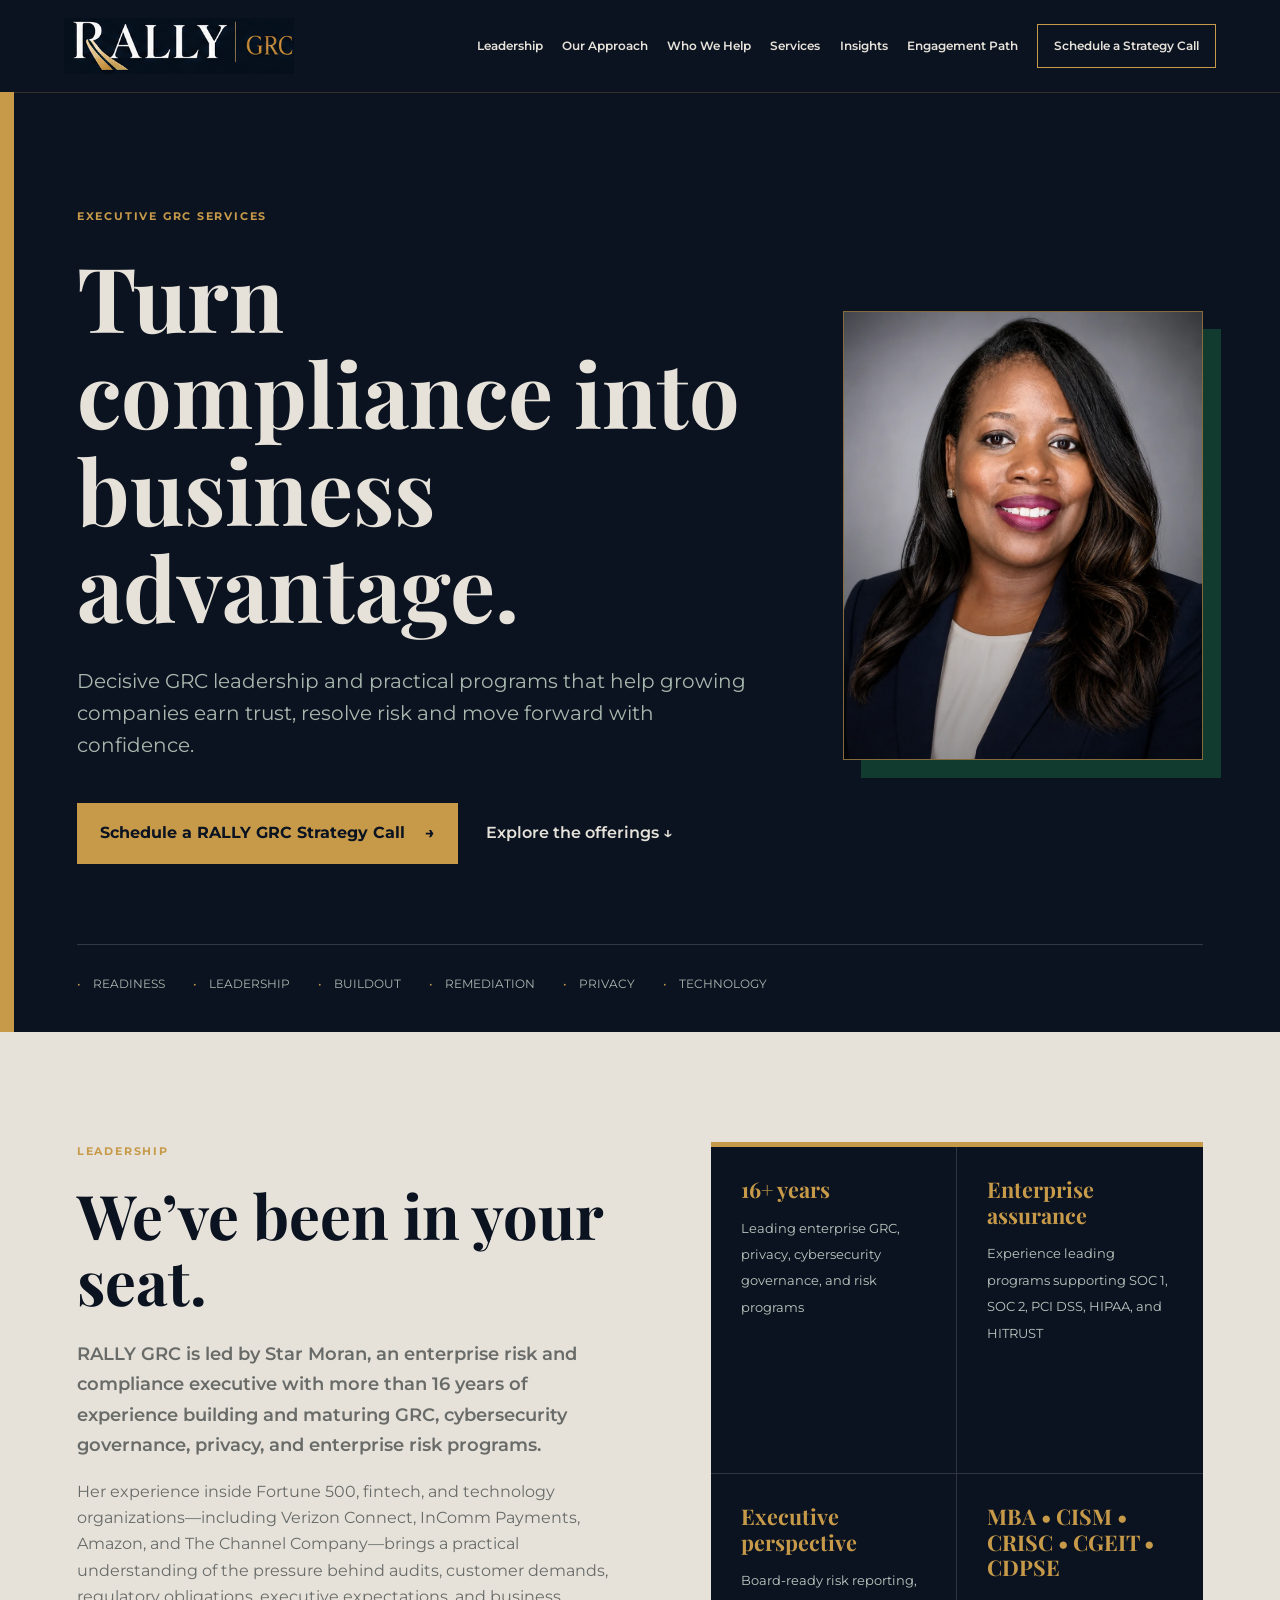
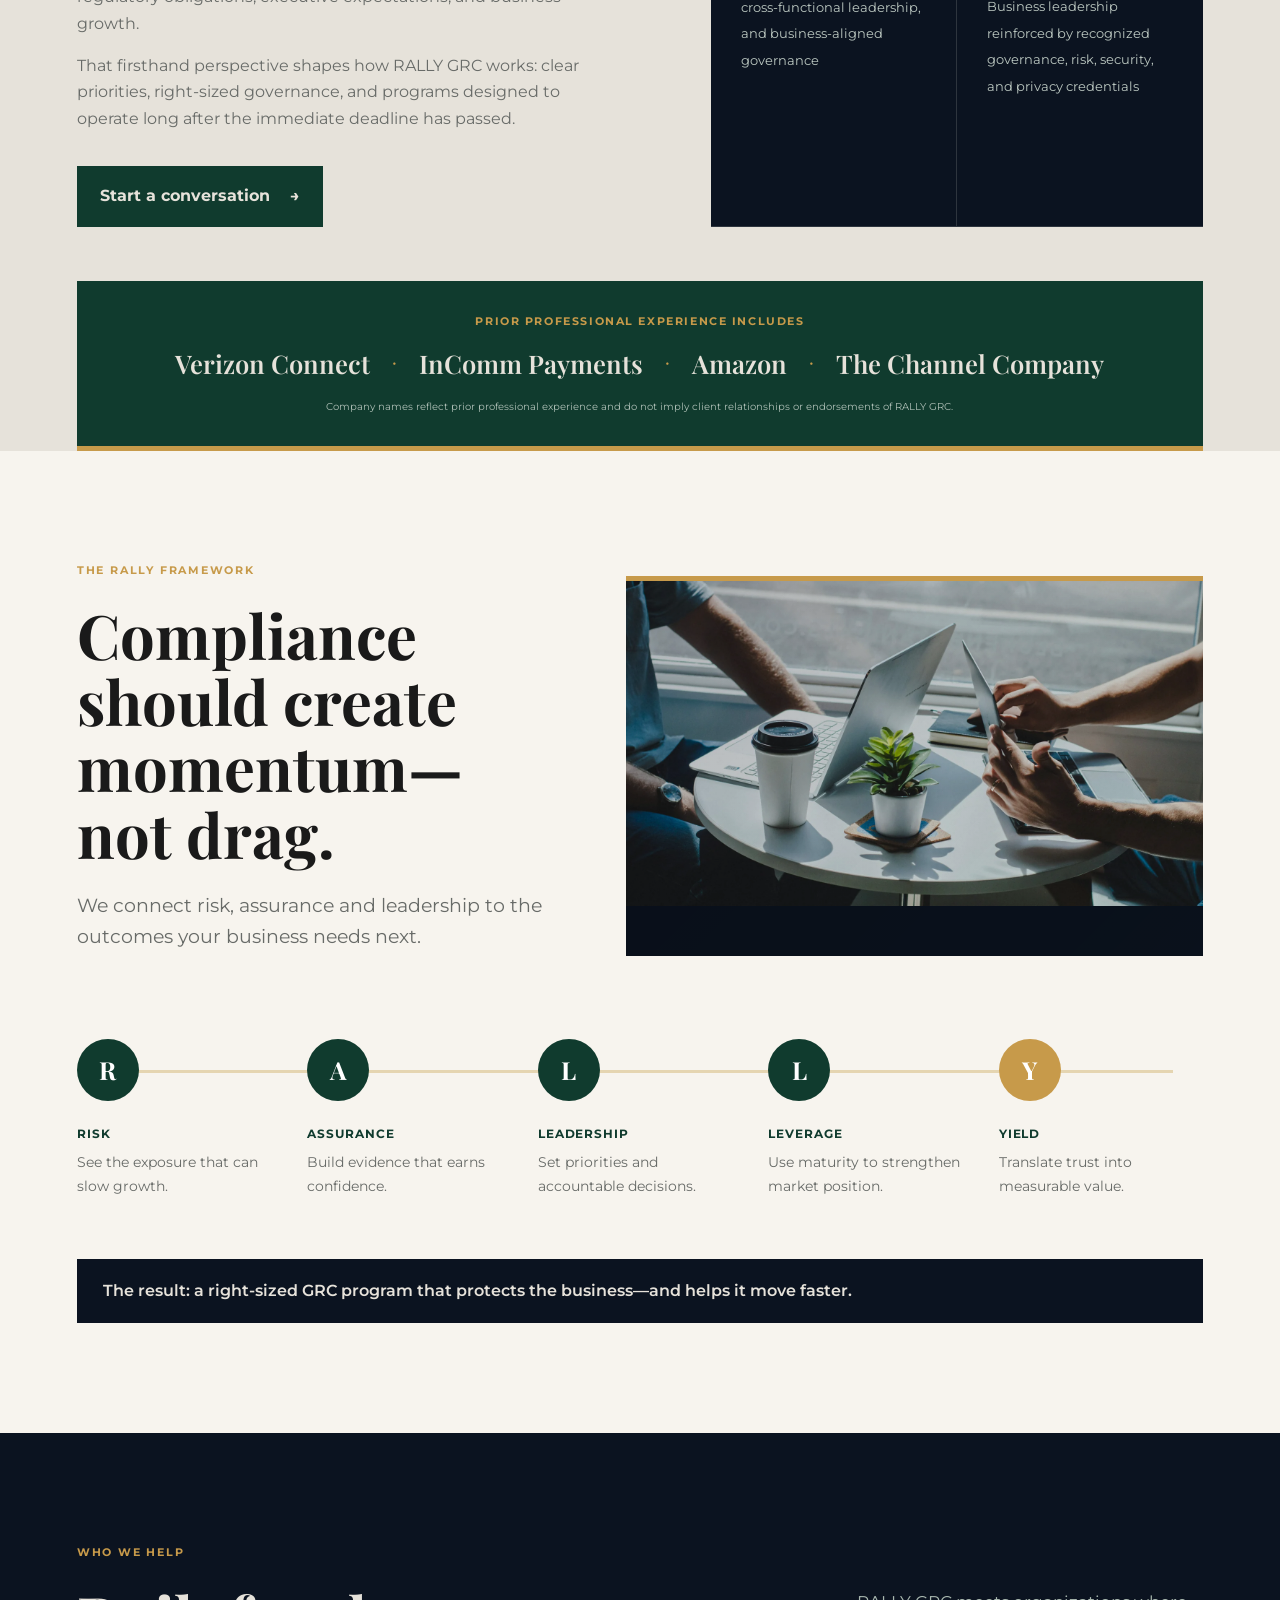
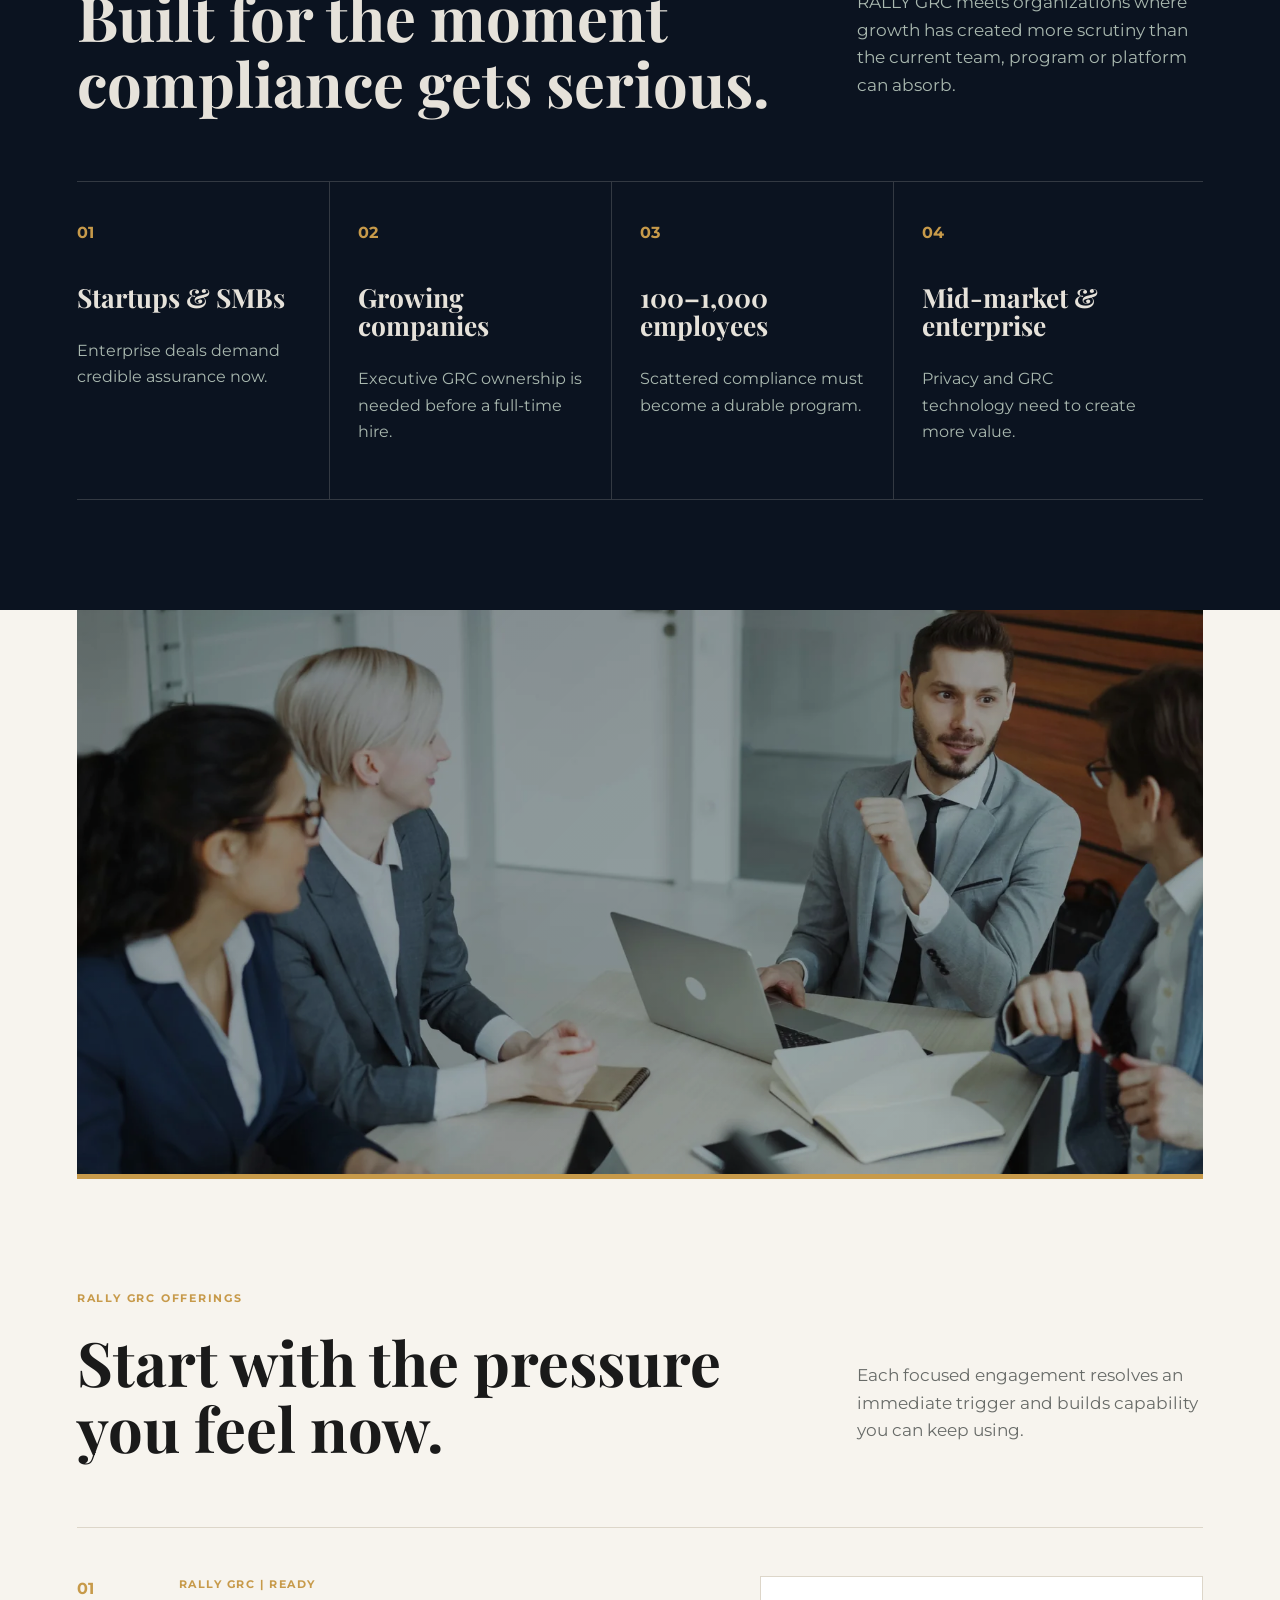
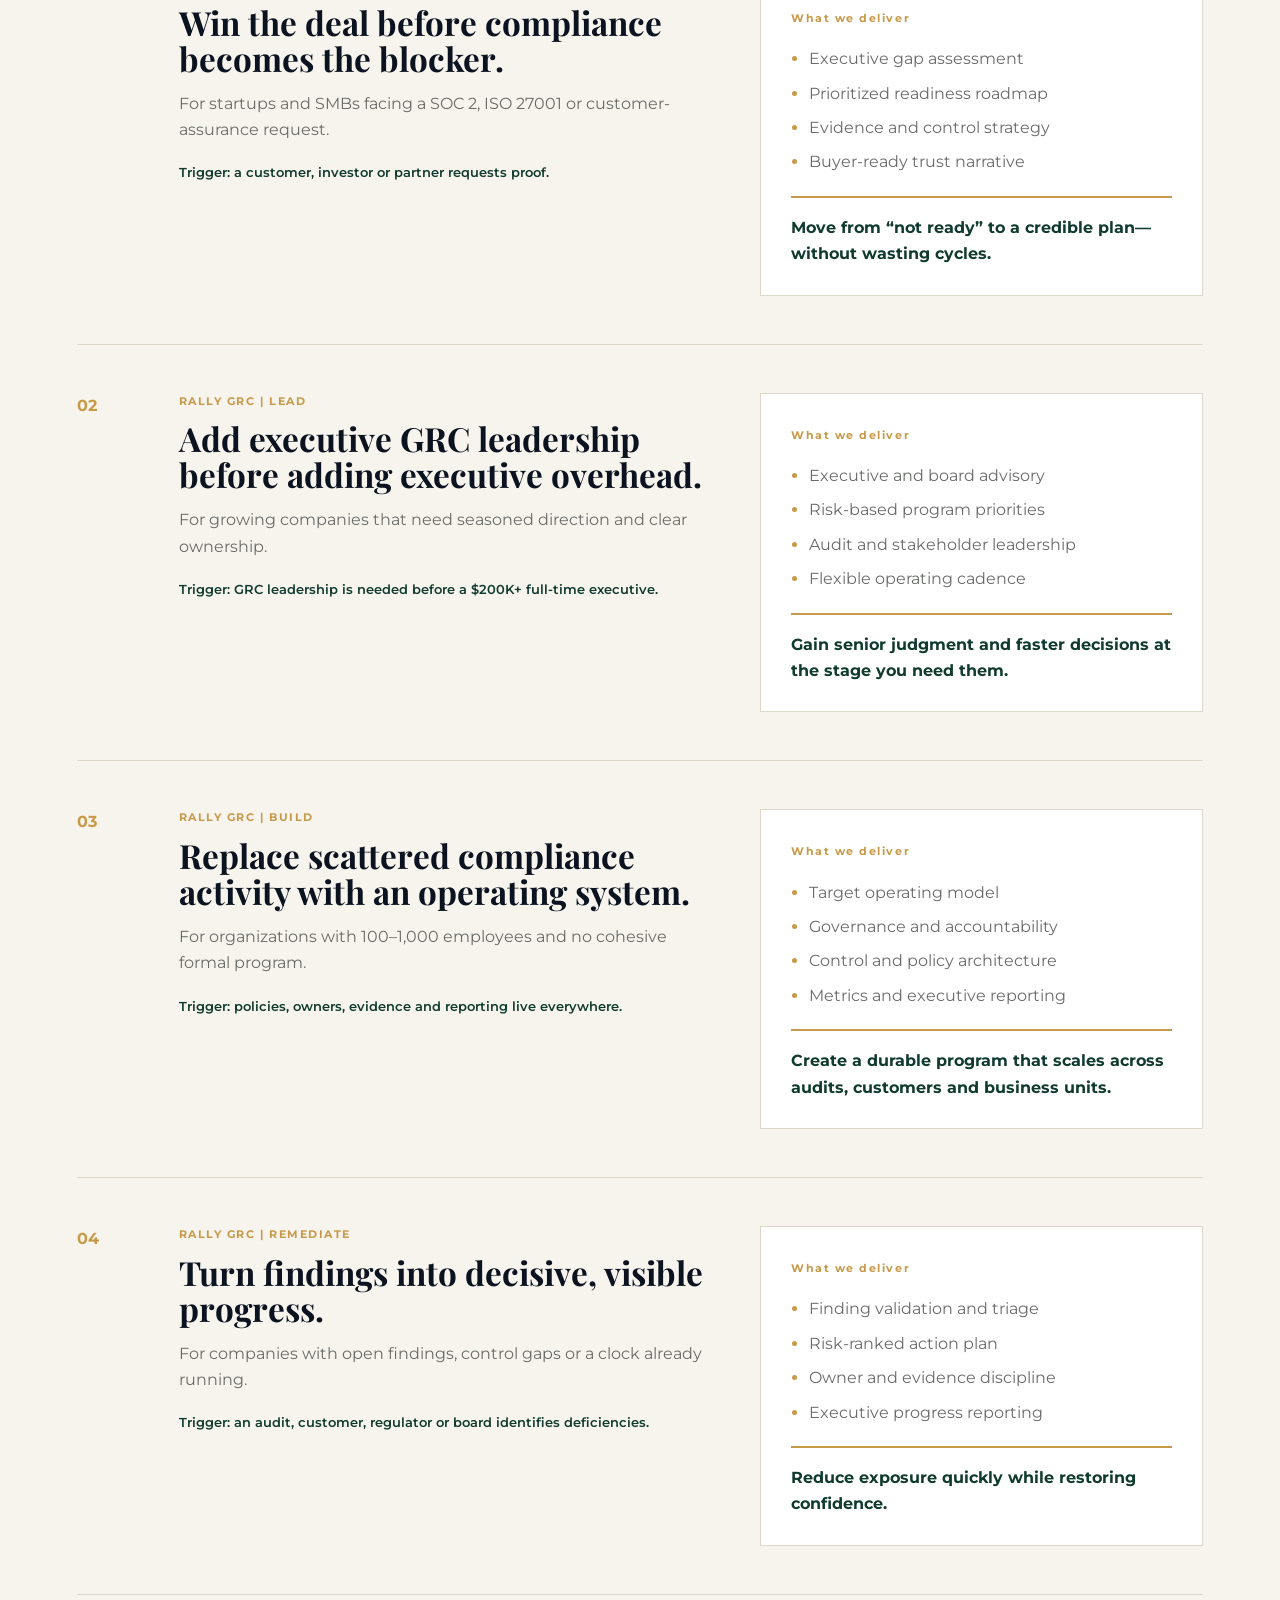
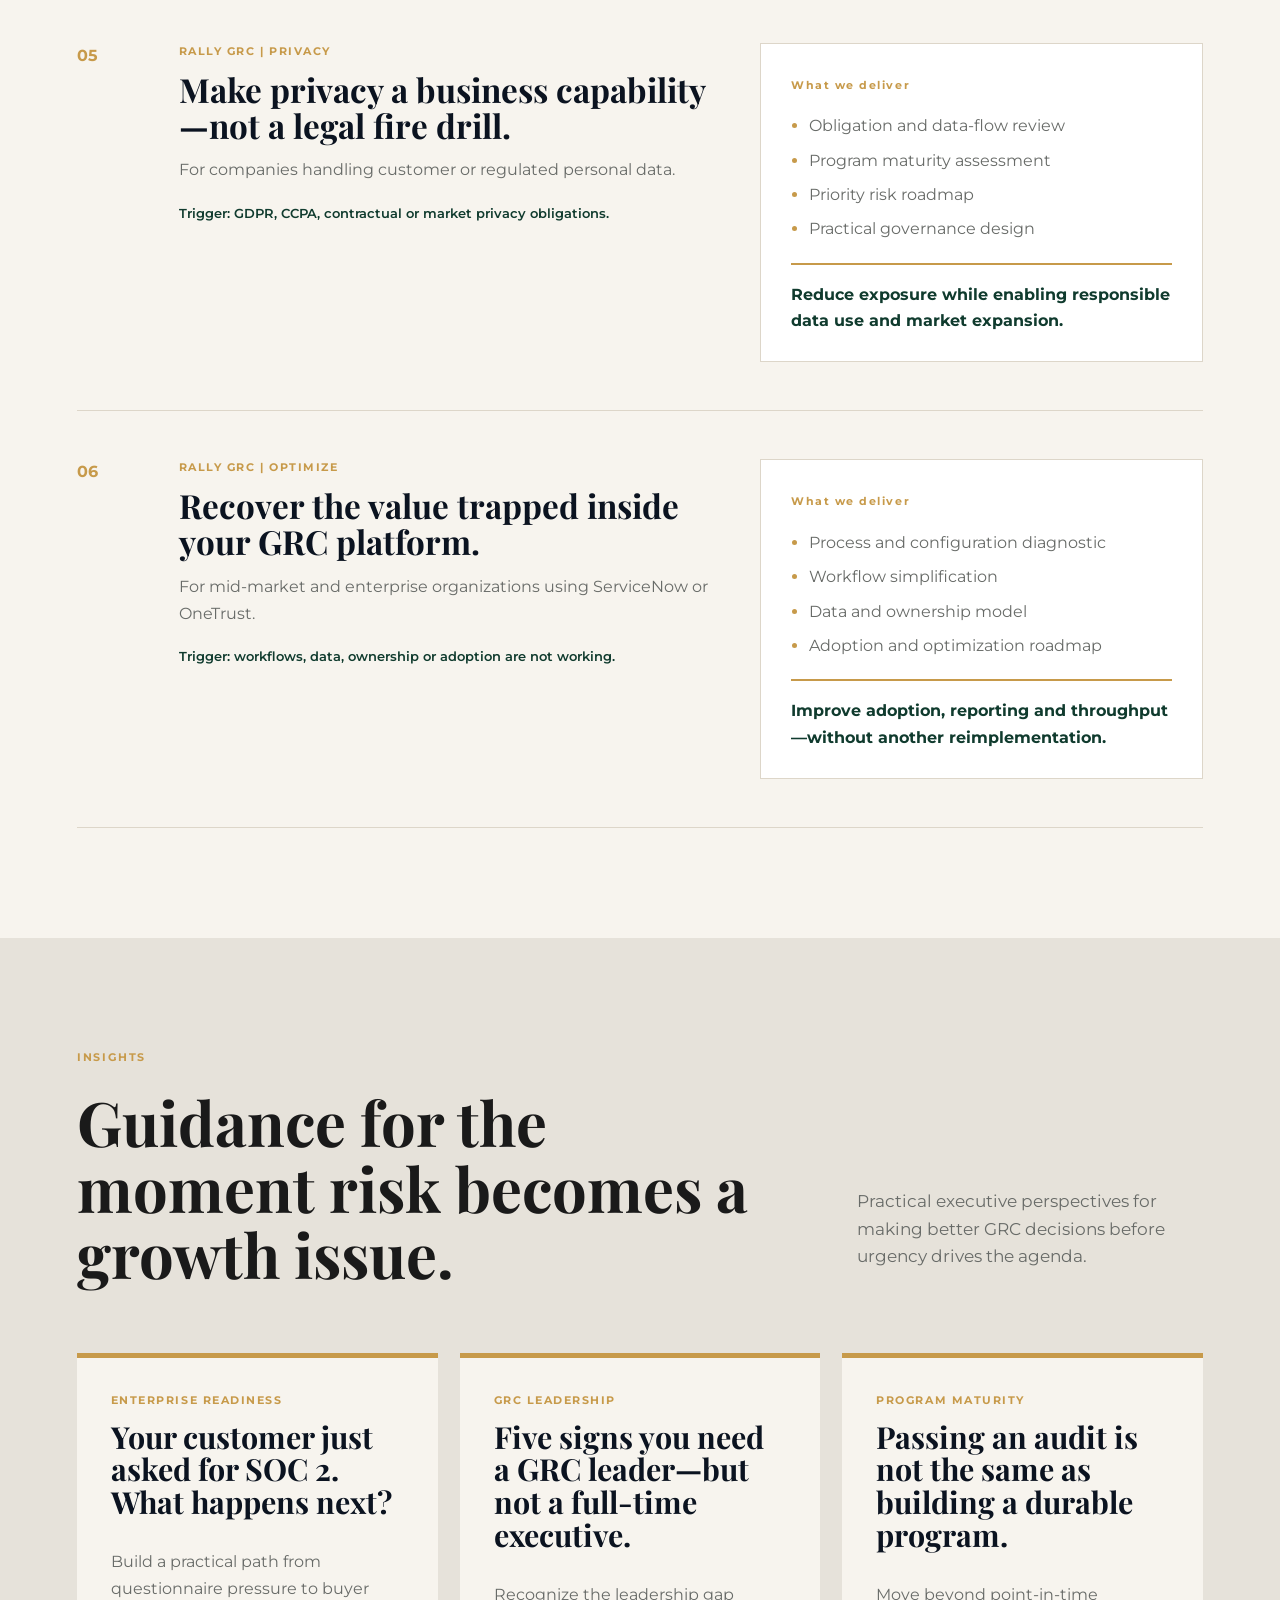
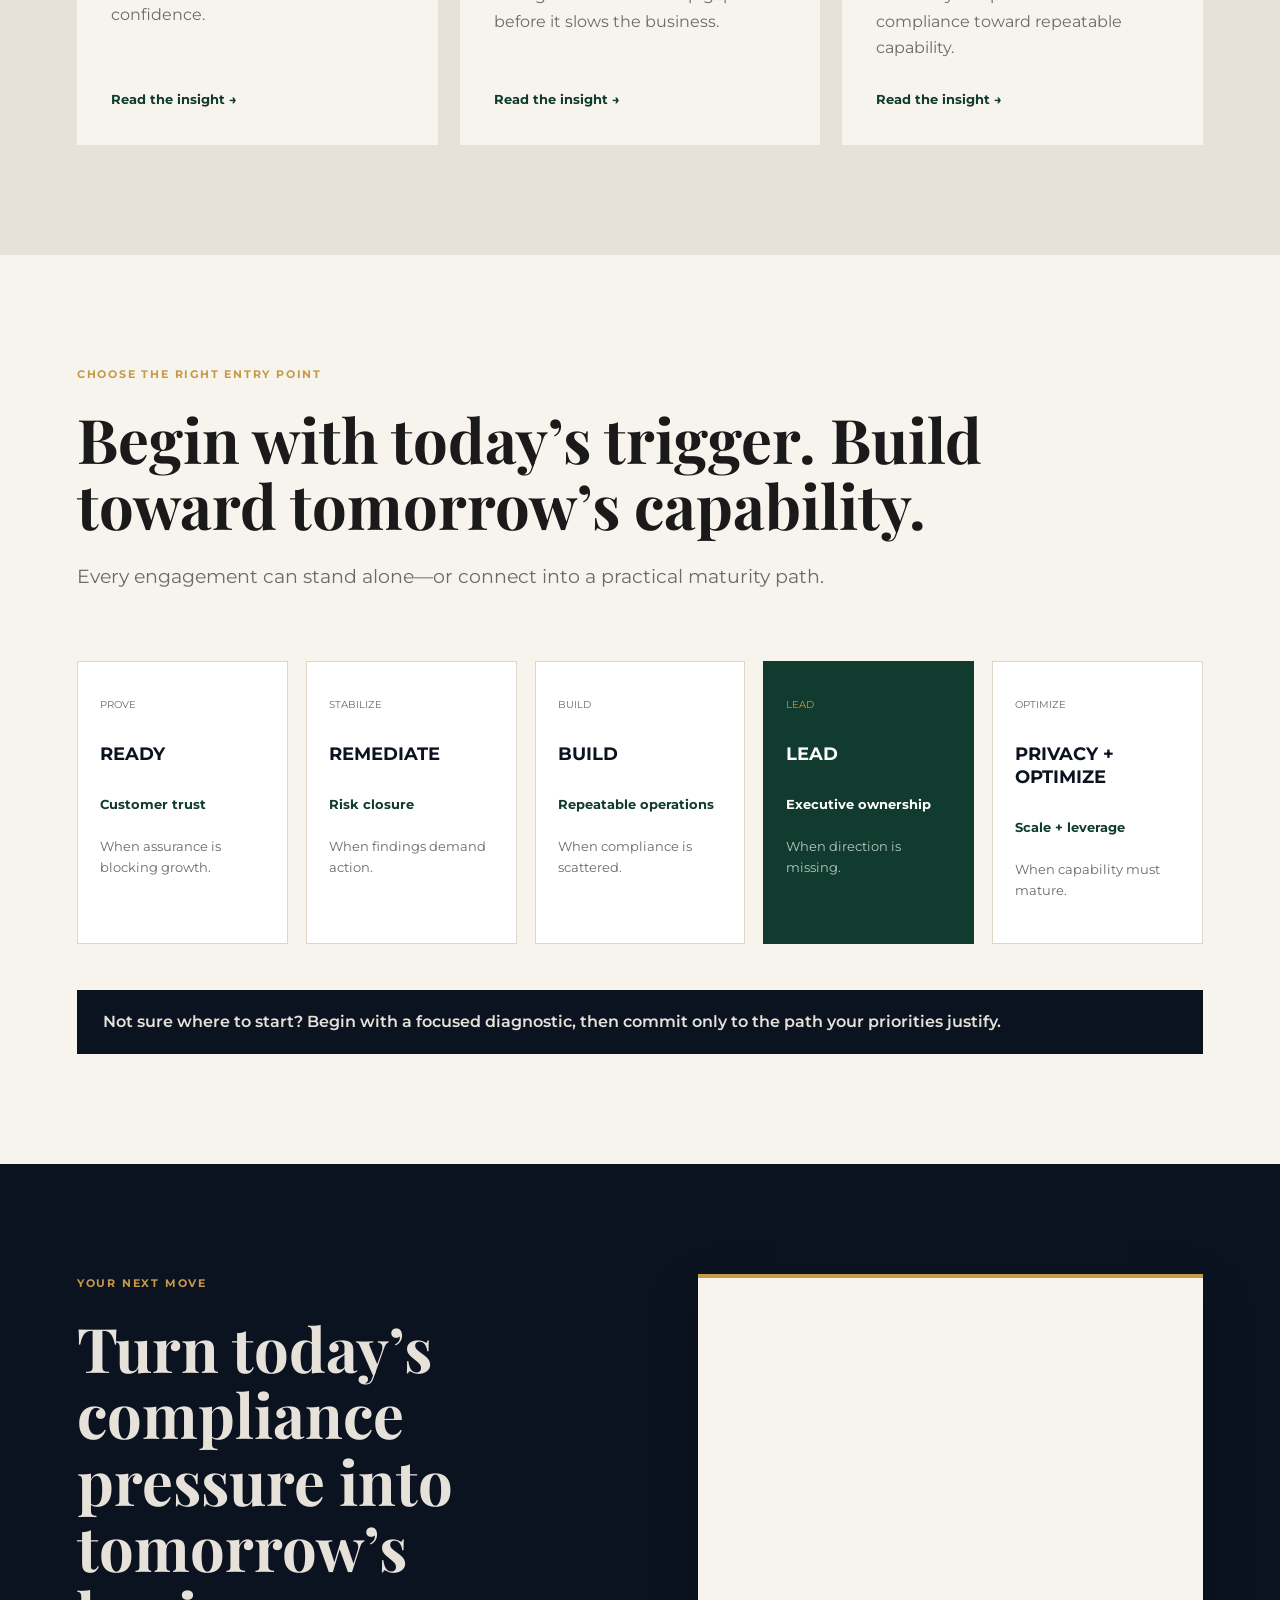
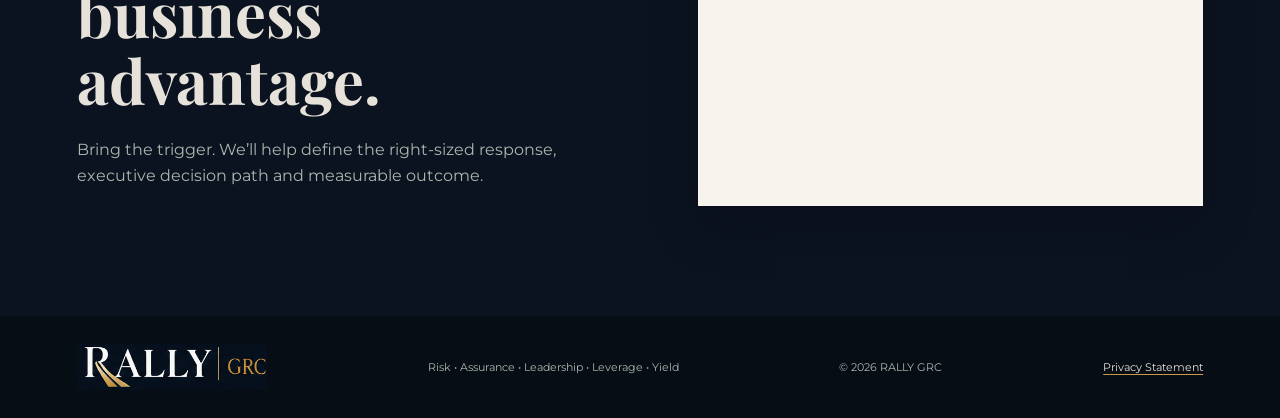
==== rally-grc-website/index.html @ 4e0cccf3 "Add privacy link, 404, robots/sitemap, mobile menu fix Add privacy link, 404, robots/sitemap, mobile" ====
<!doctype html><html lang="en"><head><meta charset="UTF-8"><meta name="viewport" content="width=device-width,initial-scale=1"><meta name="description" content="RALLY GRC turns compliance pressure into business advantage through readiness, fractional leadership, program buildout, remediation, privacy and GRC technology optimization."><title>RALLY GRC | Turning Compliance Into Business Advantage</title><link rel="preconnect" href="https://fonts.googleapis.com"><link rel="preconnect" href="https://fonts.gstatic.com" crossorigin><link href="https://fonts.googleapis.com/css2?family=Montserrat:wght@400;500;600;700&family=Playfair+Display:ital,wght@0,600;0,700;1,600&display=swap" rel="stylesheet"><link rel="stylesheet" href="styles.css"><link rel="stylesheet" href="insights.css"><link rel="stylesheet" href="photography.css"><link rel="stylesheet" href="honeybook.css"><link rel="stylesheet" href="navigation.css"></head><body>
<header class="site-header" id="home"><a href="#home" class="brand" aria-label="RALLY GRC home"><img src="assets/rally-grc-logo-dark.png" alt="RALLY GRC"></a><button class="menu-button" aria-expanded="false" aria-controls="nav">Menu</button><nav id="nav"><a href="#leadership">Leadership</a><a href="#framework">Our Approach</a><a href="#who">Who We Help</a><a href="#services">Services</a><a href="#insights">Insights</a><a href="#path">Engagement Path</a><a class="nav-cta" href="#consultation">Schedule a Strategy Call</a></nav></header>
<main><section class="hero section-dark"><div class="hero-copy reveal"><p class="eyebrow">EXECUTIVE GRC SERVICES</p><h1>Turn compliance into business advantage.</h1><p class="hero-lede">Decisive GRC leadership and practical programs that help growing companies earn trust, resolve risk and move forward with confidence.</p><div class="hero-actions"><a class="button button-gold" href="#consultation">Schedule a RALLY GRC Strategy Call <span>→</span></a><a class="text-link" href="#services">Explore the offerings <span>↓</span></a></div></div><figure class="photo-frame hero-portrait reveal"><img src="assets/photos/founder-headshot.webp" width="900" height="1125" alt="RALLY GRC founder and executive GRC advisor" fetchpriority="high"></figure><div class="hero-foot reveal"><span>Readiness</span><span>Leadership</span><span>Buildout</span><span>Remediation</span><span>Privacy</span><span>Technology</span></div></section>
<section class="leadership" id="leadership"><div class="leadership-story reveal"><p class="eyebrow">LEADERSHIP</p><h2>We’ve been in your seat.</h2><p class="leadership-lede">RALLY GRC is led by Star Moran, an enterprise risk and compliance executive with more than 16 years of experience building and maturing GRC, cybersecurity governance, privacy, and enterprise risk programs.</p><p>Her experience inside Fortune 500, fintech, and technology organizations—including Verizon Connect, InComm Payments, Amazon, and The Channel Company—brings a practical understanding of the pressure behind audits, customer demands, regulatory obligations, executive expectations, and business growth.</p><p>That firsthand perspective shapes how RALLY GRC works: clear priorities, right-sized governance, and programs designed to operate long after the immediate deadline has passed.</p><a class="button leadership-cta" href="#consultation">Start a conversation <span>→</span></a></div><div class="leadership-proof reveal"><article><strong>16+ years</strong><span>Leading enterprise GRC, privacy, cybersecurity governance, and risk programs</span></article><article><strong>Enterprise assurance</strong><span>Experience leading programs supporting SOC 1, SOC 2, PCI DSS, HIPAA, and HITRUST</span></article><article><strong>Executive perspective</strong><span>Board-ready risk reporting, cross-functional leadership, and business-aligned governance</span></article><article><strong>MBA • CISM • CRISC • CGEIT • CDPSE</strong><span>Business leadership reinforced by recognized governance, risk, security, and privacy credentials</span></article></div><div class="experience-band"><span>Prior professional experience includes</span><div><strong>Verizon Connect</strong><i>•</i><strong>InComm Payments</strong><i>•</i><strong>Amazon</strong><i>•</i><strong>The Channel Company</strong></div><small>Company names reflect prior professional experience and do not imply client relationships or endorsements of RALLY GRC.</small></div></section>
<section class="framework" id="framework"><div class="advisory-feature"><div class="section-intro reveal"><p class="eyebrow">THE RALLY FRAMEWORK</p><h2>Compliance should create momentum—not drag.</h2><p>We connect risk, assurance and leadership to the outcomes your business needs next.</p></div><figure class="photo-frame reveal"><img src="assets/photos/advisory-conversation.webp" width="1600" height="900" alt="Professionals discussing strategy with laptops during an advisory session" loading="lazy"></figure></div><div class="framework-path"><article><b>R</b><h3>Risk</h3><p>See the exposure that can slow growth.</p></article><article><b>A</b><h3>Assurance</h3><p>Build evidence that earns confidence.</p></article><article><b>L</b><h3>Leadership</h3><p>Set priorities and accountable decisions.</p></article><article><b>L</b><h3>Leverage</h3><p>Use maturity to strengthen market position.</p></article><article><b>Y</b><h3>Yield</h3><p>Translate trust into measurable value.</p></article></div><p class="framework-result">The result: a right-sized GRC program that protects the business—and helps it move faster.</p></section>
<section class="who section-dark" id="who"><div class="section-heading light"><div><p class="eyebrow">WHO WE HELP</p><h2>Built for the moment compliance gets serious.</h2></div><p>RALLY GRC meets organizations where growth has created more scrutiny than the current team, program or platform can absorb.</p></div><div class="audience-grid"><article><span>01</span><h3>Startups & SMBs</h3><p>Enterprise deals demand credible assurance now.</p></article><article><span>02</span><h3>Growing companies</h3><p>Executive GRC ownership is needed before a full-time hire.</p></article><article><span>03</span><h3>100–1,000 employees</h3><p>Scattered compliance must become a durable program.</p></article><article><span>04</span><h3>Mid-market & enterprise</h3><p>Privacy and GRC technology need to create more value.</p></article></div></section><figure class="photo-frame homepage-photo reveal"><img src="assets/photos/board-meeting.webp" width="1600" height="800" alt="Executives discussing business priorities in a boardroom" loading="lazy"></figure>
<section class="services" id="services"><div class="section-heading"><div><p class="eyebrow">RALLY GRC OFFERINGS</p><h2>Start with the pressure you feel now.</h2></div><p>Each focused engagement resolves an immediate trigger and builds capability you can keep using.</p></div><div class="service-list">
<article class="service reveal"><span class="service-num">01</span><div class="service-copy"><p class="service-label">RALLY GRC | READY</p><h3>Win the deal before compliance becomes the blocker.</h3><p>For startups and SMBs facing a SOC 2, ISO 27001 or customer-assurance request.</p><em>Trigger: a customer, investor or partner requests proof.</em></div><div class="service-delivery"><span>What we deliver</span><ul><li>Executive gap assessment</li><li>Prioritized readiness roadmap</li><li>Evidence and control strategy</li><li>Buyer-ready trust narrative</li></ul><strong>Move from “not ready” to a credible plan—without wasting cycles.</strong></div></article>
<article class="service reveal"><span class="service-num">02</span><div class="service-copy"><p class="service-label">RALLY GRC | LEAD</p><h3>Add executive GRC leadership before adding executive overhead.</h3><p>For growing companies that need seasoned direction and clear ownership.</p><em>Trigger: GRC leadership is needed before a $200K+ full-time executive.</em></div><div class="service-delivery"><span>What we deliver</span><ul><li>Executive and board advisory</li><li>Risk-based program priorities</li><li>Audit and stakeholder leadership</li><li>Flexible operating cadence</li></ul><strong>Gain senior judgment and faster decisions at the stage you need them.</strong></div></article>
<article class="service reveal"><span class="service-num">03</span><div class="service-copy"><p class="service-label">RALLY GRC | BUILD</p><h3>Replace scattered compliance activity with an operating system.</h3><p>For organizations with 100–1,000 employees and no cohesive formal program.</p><em>Trigger: policies, owners, evidence and reporting live everywhere.</em></div><div class="service-delivery"><span>What we deliver</span><ul><li>Target operating model</li><li>Governance and accountability</li><li>Control and policy architecture</li><li>Metrics and executive reporting</li></ul><strong>Create a durable program that scales across audits, customers and business units.</strong></div></article>
<article class="service reveal"><span class="service-num">04</span><div class="service-copy"><p class="service-label">RALLY GRC | REMEDIATE</p><h3>Turn findings into decisive, visible progress.</h3><p>For companies with open findings, control gaps or a clock already running.</p><em>Trigger: an audit, customer, regulator or board identifies deficiencies.</em></div><div class="service-delivery"><span>What we deliver</span><ul><li>Finding validation and triage</li><li>Risk-ranked action plan</li><li>Owner and evidence discipline</li><li>Executive progress reporting</li></ul><strong>Reduce exposure quickly while restoring confidence.</strong></div></article>
<article class="service reveal"><span class="service-num">05</span><div class="service-copy"><p class="service-label">RALLY GRC | PRIVACY</p><h3>Make privacy a business capability—not a legal fire drill.</h3><p>For companies handling customer or regulated personal data.</p><em>Trigger: GDPR, CCPA, contractual or market privacy obligations.</em></div><div class="service-delivery"><span>What we deliver</span><ul><li>Obligation and data-flow review</li><li>Program maturity assessment</li><li>Priority risk roadmap</li><li>Practical governance design</li></ul><strong>Reduce exposure while enabling responsible data use and market expansion.</strong></div></article>
<article class="service reveal"><span class="service-num">06</span><div class="service-copy"><p class="service-label">RALLY GRC | OPTIMIZE</p><h3>Recover the value trapped inside your GRC platform.</h3><p>For mid-market and enterprise organizations using ServiceNow or OneTrust.</p><em>Trigger: workflows, data, ownership or adoption are not working.</em></div><div class="service-delivery"><span>What we deliver</span><ul><li>Process and configuration diagnostic</li><li>Workflow simplification</li><li>Data and ownership model</li><li>Adoption and optimization roadmap</li></ul><strong>Improve adoption, reporting and throughput—without another reimplementation.</strong></div></article></div></section>
<section class="insights" id="insights"><div class="section-heading"><div><p class="eyebrow">INSIGHTS</p><h2>Guidance for the moment risk becomes a growth issue.</h2></div><p>Practical executive perspectives for making better GRC decisions before urgency drives the agenda.</p></div><div class="insight-grid"><a class="insight-card reveal" href="enterprise-readiness.html"><p>ENTERPRISE READINESS</p><h3>Your customer just asked for SOC 2. What happens next?</h3><span>Build a practical path from questionnaire pressure to buyer confidence.</span><strong>Read the insight →</strong></a><a class="insight-card reveal" href="grc-leadership.html"><p>GRC LEADERSHIP</p><h3>Five signs you need a GRC leader—but not a full-time executive.</h3><span>Recognize the leadership gap before it slows the business.</span><strong>Read the insight →</strong></a><a class="insight-card reveal" href="program-maturity.html"><p>PROGRAM MATURITY</p><h3>Passing an audit is not the same as building a durable program.</h3><span>Move beyond point-in-time compliance toward repeatable capability.</span><strong>Read the insight →</strong></a></div></section>
<section class="path" id="path"><div class="section-intro reveal"><p class="eyebrow">CHOOSE THE RIGHT ENTRY POINT</p><h2>Begin with today’s trigger. Build toward tomorrow’s capability.</h2><p>Every engagement can stand alone—or connect into a practical maturity path.</p></div><div class="path-grid"><article><small>PROVE</small><h3>READY</h3><strong>Customer trust</strong><p>When assurance is blocking growth.</p></article><article><small>STABILIZE</small><h3>REMEDIATE</h3><strong>Risk closure</strong><p>When findings demand action.</p></article><article><small>BUILD</small><h3>BUILD</h3><strong>Repeatable operations</strong><p>When compliance is scattered.</p></article><article class="active"><small>LEAD</small><h3>LEAD</h3><strong>Executive ownership</strong><p>When direction is missing.</p></article><article><small>OPTIMIZE</small><h3>PRIVACY + OPTIMIZE</h3><strong>Scale + leverage</strong><p>When capability must mature.</p></article></div><p class="path-note">Not sure where to start? Begin with a focused diagnostic, then commit only to the path your priorities justify.</p></section>
<section class="consultation section-dark" id="consultation"><div><p class="eyebrow">YOUR NEXT MOVE</p><h2>Turn today’s compliance pressure into tomorrow’s business advantage.</h2><p>Bring the trigger. We’ll help define the right-sized response, executive decision path and measurable outcome.</p></div><div class="honeybook-embed" aria-label="Schedule a RALLY GRC strategy call"><div class="hb-p-6a7f34c6a8d1804556ac3901-1"></div><img height="1" width="1" style="display:none" alt="" src="https://www.honeybook.com/p.png?pid=6a7f34c6a8d1804556ac3901"><script>(function(h,b,s,n,i,p,e,t){h._HB_=h._HB_||{};h._HB_.pid=i;t=b.createElement(s);t.type="text/javascript";t.async=!0;t.src=n;e=b.getElementsByTagName(s)[0];e.parentNode.insertBefore(t,e)})(window,document,"script","https://widget.honeybook.com/assets_users_production/websiteplacements/placement-controller.min.js","6a7f34c6a8d1804556ac3901");</script></div></section></main>
<footer><a href="#home" class="brand"><img src="assets/rally-grc-logo-dark.png" alt="RALLY GRC"></a><p>Risk • Assurance • Leadership • Leverage • Yield</p><p>© <span id="year"></span> RALLY GRC</p><p><a class="footer-link" href="privacy-policy.html">Privacy Statement</a></p></footer><script src="script.js"></script></body></html>
---- rally-grc-website/styles.css ----
:root{--navy:#0b1320;--forest:#103b2e;--gold:#c79a4a;--cream:#e6e2da;--charcoal:#1a1a1a;--paper:#f7f4ee;--muted:#686b68;--line:#ddd6c9;--serif:'Playfair Display',Georgia,serif;--sans:'Montserrat',Arial,sans-serif}*{box-sizing:border-box}html{scroll-behavior:smooth}body{margin:0;background:var(--paper);color:var(--charcoal);font:400 16px/1.65 var(--sans)}a{color:inherit;text-decoration:none}button,input,select,textarea{font:inherit}h1,h2,h3,p{margin-top:0}h1,h2,h3{font-family:var(--serif);line-height:1.08}h1{font-size:clamp(3.4rem,7vw,6.7rem);max-width:950px;margin-bottom:30px}h2{font-size:clamp(2.4rem,4.8vw,4.8rem);margin-bottom:24px}h3{font-size:1.65rem}.site-header{height:92px;padding:0 clamp(24px,5vw,76px);display:flex;align-items:center;justify-content:space-between;background:var(--navy);color:var(--cream);position:relative;z-index:20}.brand img{display:block;width:230px;max-height:66px;object-fit:contain}.site-header nav{display:flex;align-items:center;gap:26px;font-size:.77rem;font-weight:600}.site-header nav a:not(.nav-cta):hover{color:var(--gold)}.nav-cta{border:1px solid var(--gold);padding:11px 16px}.nav-cta:hover{background:var(--gold);color:var(--navy)}.menu-button{display:none;background:none;border:1px solid var(--gold);color:var(--cream);padding:7px 12px}.section-dark{background:var(--navy);color:var(--cream)}.eyebrow{font-size:.7rem;letter-spacing:.16em;font-weight:700;color:var(--gold);margin-bottom:22px}.hero{min-height:calc(100vh - 92px);padding:clamp(72px,9vw,126px) clamp(24px,6vw,90px) 38px;display:grid;grid-template-columns:minmax(0,1fr) 290px;gap:80px;position:relative;overflow:hidden}.hero:before{content:'';position:absolute;inset:0 auto 0 0;width:14px;background:var(--gold)}.hero-lede{color:#a9b8af;font-size:1.22rem;max-width:720px}.hero-actions{display:flex;align-items:center;gap:28px;margin-top:42px;flex-wrap:wrap}.button{display:inline-flex;align-items:center;justify-content:center;gap:20px;border:0;padding:17px 23px;font-weight:700;cursor:pointer;text-align:center}.button-gold{background:var(--gold);color:var(--navy)}.button-gold:hover{background:#d4ad68;transform:translateY(-1px)}.text-link{font-weight:600}.rally-tower{background:var(--forest);padding:24px 32px;align-self:center;border:1px solid #31594c}.rally-tower div{display:grid;grid-template-columns:48px 1fr;align-items:center;padding:13px 0;border-bottom:1px solid rgba(199,154,74,.55)}.rally-tower div:last-child{border:0}.rally-tower strong{font:700 2rem var(--serif)}.rally-tower div:last-child strong{color:var(--gold)}.rally-tower span{color:#c6d0ca;font-size:.68rem;text-transform:uppercase;letter-spacing:.13em}.hero-foot{grid-column:1/-1;display:flex;gap:28px;padding-top:30px;border-top:1px solid rgba(230,226,218,.18);color:#a9b8af;font-size:.72rem;text-transform:uppercase}.hero-foot span:before{content:'•';color:var(--gold);margin-right:12px}.framework,.services,.path{padding:110px clamp(24px,6vw,90px)}.section-intro{max-width:950px;margin-bottom:68px}.section-intro>p:last-child{font-size:1.16rem;color:var(--muted)}.framework-path{display:grid;grid-template-columns:repeat(5,1fr);position:relative;gap:26px}.framework-path:before{content:'';position:absolute;top:31px;left:30px;right:30px;height:3px;background:#e5d5b1}.framework-path article{position:relative}.framework-path b{display:grid;place-items:center;width:62px;height:62px;background:var(--forest);color:white;border-radius:50%;font:700 1.55rem var(--serif);position:relative}.framework-path article:last-child b{background:var(--gold)}.framework-path h3{font:700 .72rem var(--sans);text-transform:uppercase;letter-spacing:.08em;color:var(--forest);margin:26px 0 10px}.framework-path p{color:var(--muted);font-size:.9rem}.framework-result,.path-note{background:var(--navy);color:var(--cream);padding:19px 26px;font-weight:600;margin:46px 0 0}.section-heading{display:grid;grid-template-columns:1.35fr .65fr;gap:60px;align-items:end;margin-bottom:65px}.section-heading h2{margin:0}.section-heading>p{color:var(--muted);font-size:1.05rem}.service{display:grid;grid-template-columns:62px 1.1fr .9fr;gap:40px;padding:48px 0;border-top:1px solid var(--line)}.service:last-child{border-bottom:1px solid var(--line)}.service-num{color:var(--gold);font-weight:700}.service-label,.service-delivery>span{font-size:.68rem;letter-spacing:.14em;font-weight:700;color:var(--gold)}.service h3{font-size:clamp(1.75rem,2.6vw,2.7rem);color:var(--navy);margin:8px 0 14px}.service-copy>p:not(.service-label){color:var(--muted)}.service-copy em{font-size:.82rem;color:var(--forest);font-style:normal;font-weight:600}.service-delivery{background:white;border:1px solid var(--line);padding:27px 30px}.service-delivery ul{padding-left:18px;color:var(--muted)}.service-delivery li{margin:8px 0}.service-delivery li::marker{color:var(--gold)}.service-delivery strong{display:block;border-top:2px solid var(--gold);padding-top:17px;margin-top:20px;color:var(--forest)}.who{padding:110px clamp(24px,6vw,90px)}.section-heading.light>p{color:#a9b8af}.audience-grid{display:grid;grid-template-columns:repeat(4,1fr);border-block:1px solid rgba(230,226,218,.18)}.audience-grid article{padding:38px 28px 38px 0;border-right:1px solid rgba(230,226,218,.18);margin-right:28px}.audience-grid article:last-child{border:0}.audience-grid span{color:var(--gold);font-weight:700}.audience-grid h3{margin-top:36px}.audience-grid p{color:#a9b8af}.path-grid{display:grid;grid-template-columns:repeat(5,1fr);gap:18px}.path-grid article{background:white;border:1px solid var(--line);padding:28px 22px;min-height:240px}.path-grid small{color:var(--muted);font-size:.64rem}.path-grid h3{font:700 1.15rem var(--sans);color:var(--navy);margin:26px 0}.path-grid strong{color:var(--forest);font-size:.84rem}.path-grid p{color:var(--muted);font-size:.82rem;margin-top:18px}.path-grid .active{background:var(--forest);color:white;border-color:var(--forest)}.path-grid .active small{color:var(--gold)}.path-grid .active h3,.path-grid .active strong{color:white}.path-grid .active p{color:#b9c8c1}.consultation{padding:110px clamp(24px,6vw,90px);display:grid;grid-template-columns:1fr 1fr;gap:9vw}.consultation>div>p:last-child{color:#a9b8af}.consultation form{display:grid;grid-template-columns:1fr 1fr;gap:22px}.consultation label{font-size:.75rem;font-weight:600;color:#a9b8af}.consultation input,.consultation select,.consultation textarea{display:block;width:100%;margin-top:8px;border:1px solid #355147;background:var(--forest);color:var(--cream);padding:14px}.full{grid-column:1/-1}.form-note{font-size:.7rem;color:#a9b8af}.consultation .button{width:100%}footer{background:#070d15;color:var(--cream);padding:28px clamp(24px,6vw,90px);display:flex;justify-content:space-between;align-items:center;font-size:.7rem}footer .brand img{width:190px}footer p{margin:0;color:#a9b8af}.reveal{opacity:0;transform:translateY(14px);transition:.6s}.reveal.visible{opacity:1;transform:none}@media(max-width:950px){.site-header nav{display:none;position:absolute;top:92px;left:0;right:0;background:var(--navy);padding:24px;flex-direction:column;align-items:flex-start}.site-header nav.open{display:flex}.menu-button{display:block}.hero{grid-template-columns:1fr}.rally-tower{display:none}.section-heading,.consultation{grid-template-columns:1fr}.service{grid-template-columns:45px 1fr}.service-delivery{grid-column:2}.framework-path,.path-grid{grid-template-columns:repeat(2,1fr)}.framework-path:before{display:none}.audience-grid{grid-template-columns:1fr 1fr}}@media(max-width:620px){h1{font-size:3.25rem}.brand img{width:190px}.hero-actions{align-items:stretch;flex-direction:column}.hero-foot{flex-direction:column;gap:7px}.framework,.services,.path,.who,.consultation{padding-block:78px}.service,.framework-path,.path-grid,.audience-grid,.consultation form{grid-template-columns:1fr}.service-delivery{grid-column:auto}.full{grid-column:auto}footer{align-items:flex-start;flex-direction:column;gap:14px}}@media(prefers-reduced-motion:reduce){html{scroll-behavior:auto}.reveal{opacity:1;transform:none;transition:none}}
---- rally-grc-website/insights.css ----
.site-header{position:sticky!important;top:0;z-index:1000!important;box-shadow:0 1px 0 rgba(199,154,74,.22)}section[id]{scroll-margin-top:92px}.site-header nav a.active:not(.nav-cta){color:var(--gold);position:relative}.site-header nav a.active:not(.nav-cta):after{content:'';position:absolute;left:0;right:0;bottom:-10px;height:2px;background:var(--gold)}
.insights{padding:110px clamp(24px,6vw,90px);background:var(--cream)}.insight-grid{display:grid;grid-template-columns:repeat(3,1fr);gap:22px}.insight-card{background:var(--paper);padding:34px;min-height:340px;display:flex;flex-direction:column;border-top:5px solid var(--gold);transition:transform .2s ease,box-shadow .2s ease}.insight-card:hover,.insight-card:focus-visible{transform:translateY(-5px);box-shadow:0 18px 36px rgba(11,19,32,.12);outline:none}.insight-card>p{font-size:.68rem;letter-spacing:.14em;font-weight:700;color:var(--gold)}.insight-card h3{font-size:1.9rem;color:var(--navy)}.insight-card span{color:var(--muted)}.insight-card strong{margin-top:auto;padding-top:28px;color:var(--forest);font-size:.82rem}.article-hero{padding:90px clamp(24px,10vw,150px);background:var(--navy);color:var(--cream)}.back-link{display:inline-block;color:var(--gold);font-size:.75rem;font-weight:700;margin-bottom:52px}.article-hero h1{font-size:clamp(3rem,6vw,5.5rem);max-width:1050px}.article-deck{max-width:780px;color:#a9b8af;font-size:1.18rem}.article-body{max-width:900px;margin:auto;padding:90px 28px}.article-body h2{font-size:clamp(2rem,3.5vw,3.2rem);color:var(--navy);margin-top:60px}.article-body h3{color:var(--forest);margin-top:36px}.article-body p,.article-body li{color:var(--muted);font-size:1.04rem}.article-callout{background:var(--cream);border-left:5px solid var(--gold);padding:30px;margin:45px 0}.article-cta{background:var(--forest);color:var(--cream);padding:42px;margin-top:60px}.article-cta h2{color:var(--cream);margin-top:0}.article-cta p{color:#c6d0ca}.article-cta .button{margin-top:12px}@media(max-width:900px){.insight-grid{grid-template-columns:1fr}.insight-card{min-height:280px}.article-hero~*{}body:has(.article-hero) .site-header nav{display:flex;position:static;flex-direction:row;padding:0;flex-wrap:wrap}body:has(.article-hero) .site-header{height:auto;min-height:92px;padding-block:12px}}@media(max-width:620px){.insights{padding:78px 24px}.article-hero{padding:70px 24px}.article-body{padding:65px 24px}.article-cta{padding:30px}body:has(.article-hero) .site-header nav{gap:10px;font-size:.65rem}body:has(.article-hero) .site-header .brand img{width:145px}}
---- rally-grc-website/photography.css ----
:root {
  --photo-navy: rgba(11, 19, 32, .28);
  --photo-forest: rgba(16, 59, 46, .18);
}

.site-header nav { gap: clamp(12px, 1.5vw, 26px); }

.photo-frame {
  position: relative;
  overflow: hidden;
  background: var(--navy);
  margin: 0;
}

.photo-frame::after {
  content: '';
  position: absolute;
  inset: 0;
  pointer-events: none;
  background: linear-gradient(135deg, var(--photo-navy), var(--photo-forest));
  mix-blend-mode: multiply;
}

.photo-frame img {
  display: block;
  width: 100%;
  height: 100%;
  object-fit: cover;
}

.hero-portrait {
  align-self: center;
  min-height: 440px;
  border: 1px solid rgba(199, 154, 74, .65);
  box-shadow: 18px 18px 0 var(--forest);
}

.hero { grid-template-columns: minmax(0, 1fr) minmax(290px, 360px); }

.leadership {
  display: grid;
  grid-template-columns: minmax(0, 1.05fr) minmax(360px, .95fr);
  gap: 54px clamp(48px, 7vw, 100px);
  padding: 110px clamp(24px, 6vw, 90px) 0;
  background: var(--cream);
}

.leadership-story { max-width: 760px; }
.leadership-story h2 { color: var(--navy); }
.leadership-story > p:not(.eyebrow) { color: var(--muted); }
.leadership-story .leadership-lede { color: var(--forest); font-size: 1.15rem; font-weight: 600; }
.leadership-cta { margin-top: 18px; color: var(--cream); background: var(--forest); }
.leadership-cta:hover { background: var(--navy); transform: translateY(-1px); }

.leadership-proof {
  display: grid;
  grid-template-columns: 1fr 1fr;
  border-top: 5px solid var(--gold);
  background: var(--navy);
}

.leadership-proof article { padding: 30px; border-right: 1px solid rgba(230, 226, 218, .16); border-bottom: 1px solid rgba(230, 226, 218, .16); }
.leadership-proof article:nth-child(even) { border-right: 0; }
.leadership-proof strong { display: block; margin-bottom: 12px; color: var(--gold); font-family: var(--serif); font-size: 1.35rem; line-height: 1.2; }
.leadership-proof span { color: #bcc8c1; font-size: .82rem; line-height: 1.55; }

.experience-band {
  grid-column: 1 / -1;
  padding: 32px clamp(24px, 4vw, 52px);
  background: var(--forest);
  color: var(--cream);
  text-align: center;
  border-bottom: 5px solid var(--gold);
}

.experience-band > span { display: block; margin-bottom: 16px; color: var(--gold); font-size: .66rem; font-weight: 700; letter-spacing: .15em; text-transform: uppercase; }
.experience-band div { display: flex; justify-content: center; align-items: center; flex-wrap: wrap; gap: 12px 22px; }
.experience-band strong { font: 600 clamp(1.15rem, 2vw, 1.65rem) var(--serif); }
.experience-band i { color: var(--gold); font-style: normal; }
.experience-band small { display: block; margin-top: 18px; color: #aebfb6; font-size: .62rem; }

.hero-portrait::after {
  background: linear-gradient(180deg, rgba(11, 19, 32, .02) 45%, rgba(11, 19, 32, .42));
  mix-blend-mode: multiply;
}

.homepage-photo {
  min-height: 390px;
  margin: 0 clamp(24px, 6vw, 90px);
  border-bottom: 5px solid var(--gold);
}

.homepage-photo img { object-position: center; }

.advisory-feature {
  display: grid;
  grid-template-columns: minmax(0, .9fr) minmax(0, 1.1fr);
  gap: clamp(36px, 6vw, 84px);
  align-items: center;
  margin-bottom: 68px;
}

.advisory-feature .section-intro { margin-bottom: 0; }
.advisory-feature .photo-frame { min-height: 380px; border-top: 5px solid var(--gold); }

.article-hero-grid {
  display: grid;
  grid-template-columns: minmax(0, 1.05fr) minmax(360px, .95fr);
  gap: clamp(40px, 7vw, 100px);
  align-items: center;
}

.article-hero-grid .article-hero-copy { min-width: 0; }
.article-hero-grid .article-photo { min-height: 430px; border-bottom: 5px solid var(--gold); }
.article-hero-grid .article-photo::after {
  background: linear-gradient(135deg, rgba(11, 19, 32, .16), rgba(16, 59, 46, .32));
}

@media (max-width: 950px) {
  .hero { grid-template-columns: 1fr; }
  .leadership { grid-template-columns: 1fr; }
  .hero-portrait { display: block; min-height: 520px; max-width: 520px; width: 100%; }
  .advisory-feature, .article-hero-grid { grid-template-columns: 1fr; }
  .article-hero-grid .article-photo { min-height: 360px; order: -1; }
  .homepage-photo { min-height: 320px; }
}

@media (max-width: 1120px) and (min-width: 951px) {
  .site-header nav { display: none; position: absolute; top: 92px; left: 0; right: 0; background: var(--navy); padding: 24px; flex-direction: column; align-items: flex-start; }
  .site-header nav.open { display: flex; }
  .menu-button { display: block; }
}

@media (max-width: 620px) {
  .leadership { padding-top: 78px; gap: 40px; }
  .leadership-proof { grid-template-columns: 1fr; }
  .leadership-proof article { border-right: 0; }
  .experience-band div { flex-direction: column; gap: 8px; }
  .experience-band i { display: none; }
  .hero-portrait { min-height: 420px; box-shadow: 10px 10px 0 var(--forest); }
  .homepage-photo { min-height: 235px; margin-inline: 24px; }
  .advisory-feature .photo-frame, .article-hero-grid .article-photo { min-height: 245px; }
}
---- rally-grc-website/honeybook.css ----
.honeybook-embed {
  min-width: 0;
  background: var(--paper);
  border-top: 4px solid var(--gold);
  padding: clamp(12px, 2vw, 24px);
  color: var(--charcoal);
  box-shadow: 0 20px 50px rgba(0, 0, 0, 0.2);
}

.honeybook-embed > div {
  width: 100%;
}

@media (max-width: 620px) {
  .honeybook-embed {
    padding: 8px;
  }
}
---- rally-grc-website/navigation.css ----
.site-header{position:sticky!important;top:0;z-index:1000!important;box-shadow:0 1px 0 rgba(199,154,74,.22)}
section[id]{scroll-margin-top:92px}
.site-header nav a.active:not(.nav-cta){color:var(--gold);position:relative}
.site-header nav a.active:not(.nav-cta):after{content:'';position:absolute;left:0;right:0;bottom:-10px;height:2px;background:var(--gold)}
@media(max-width:950px){.site-header nav a.active:not(.nav-cta):after{bottom:-4px}}
/* Mobile menu: sit above the HoneyBook widget and block what's behind it */
@media(max-width:950px){.site-header nav{z-index:1001;box-shadow:0 18px 40px rgba(0,0,0,.45);border-bottom:1px solid rgba(199,154,74,.35)}}
/* Article byline / date and footer link */
.article-meta{margin-top:18px;font-size:.78rem;letter-spacing:.04em;color:var(--gold)}
.footer-link{color:var(--cream);text-decoration:underline;text-decoration-color:var(--gold);text-underline-offset:3px}
.footer-link:hover{color:var(--gold)}
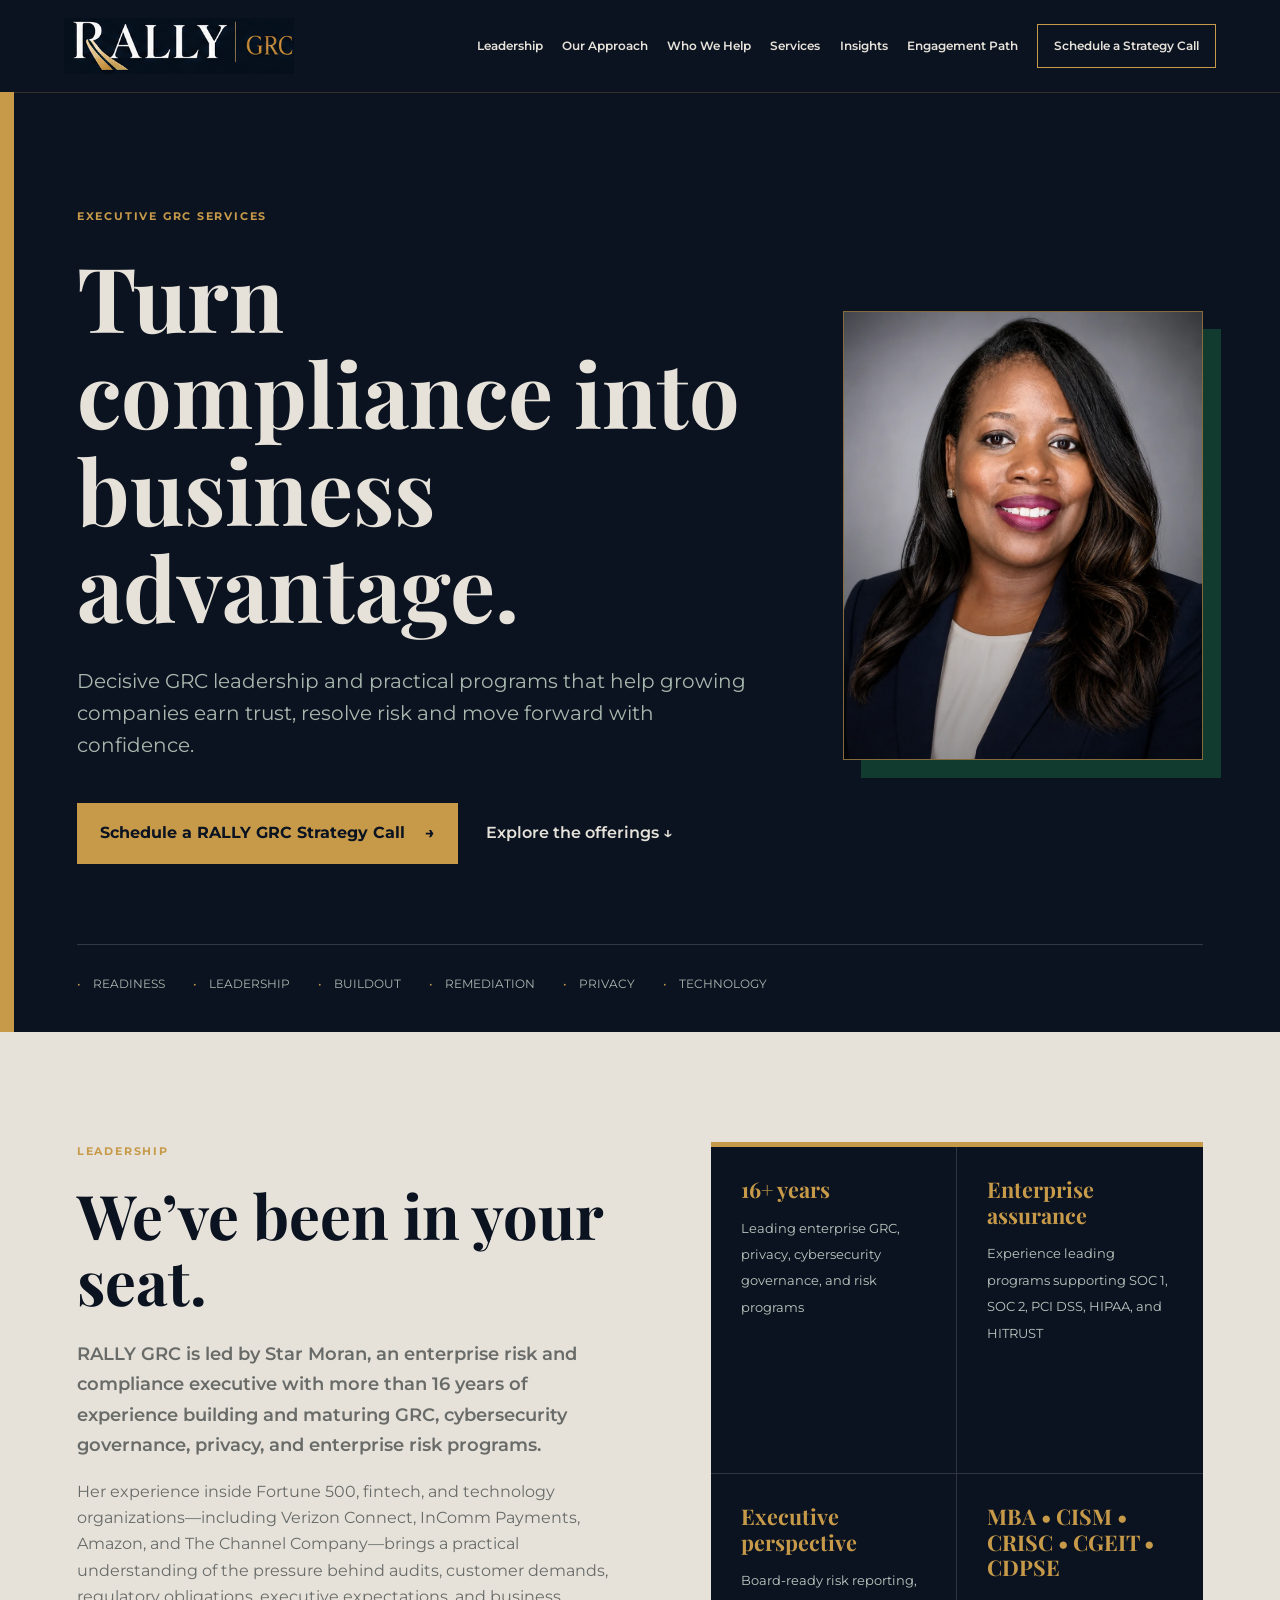
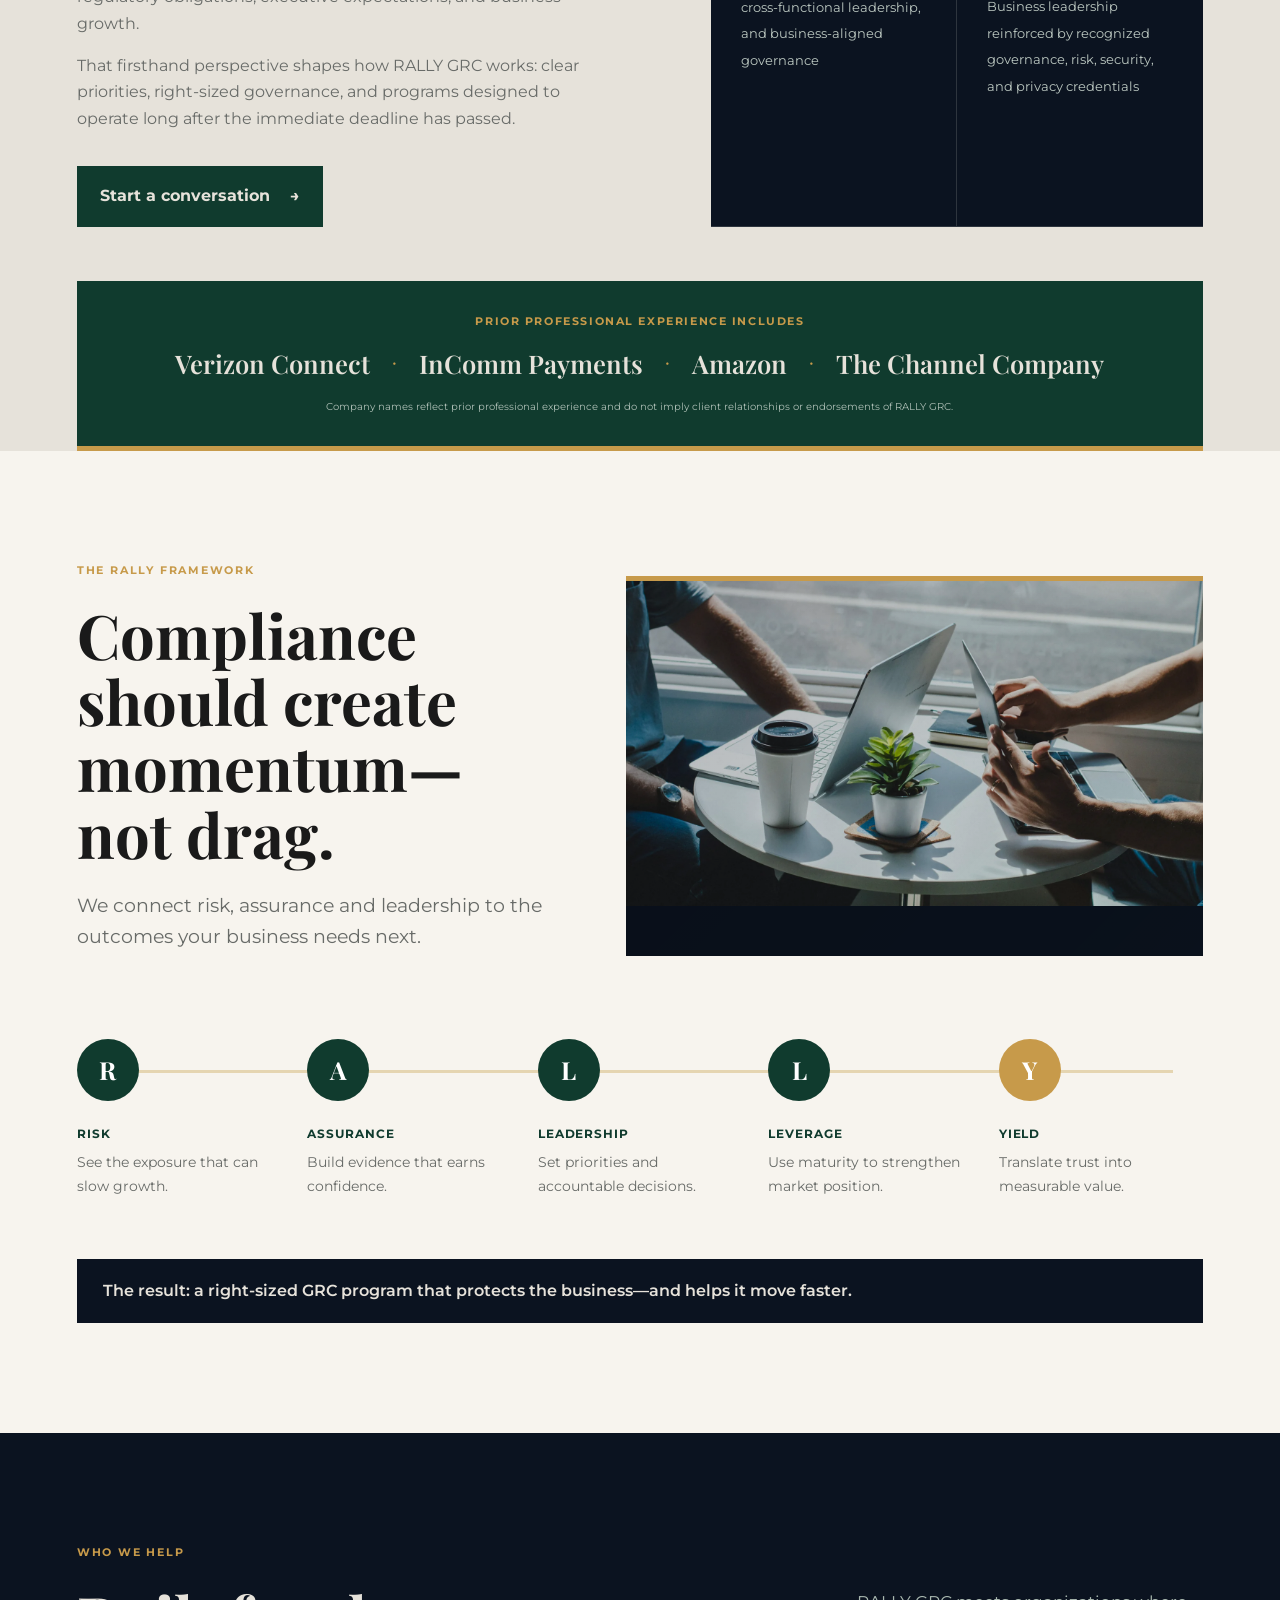
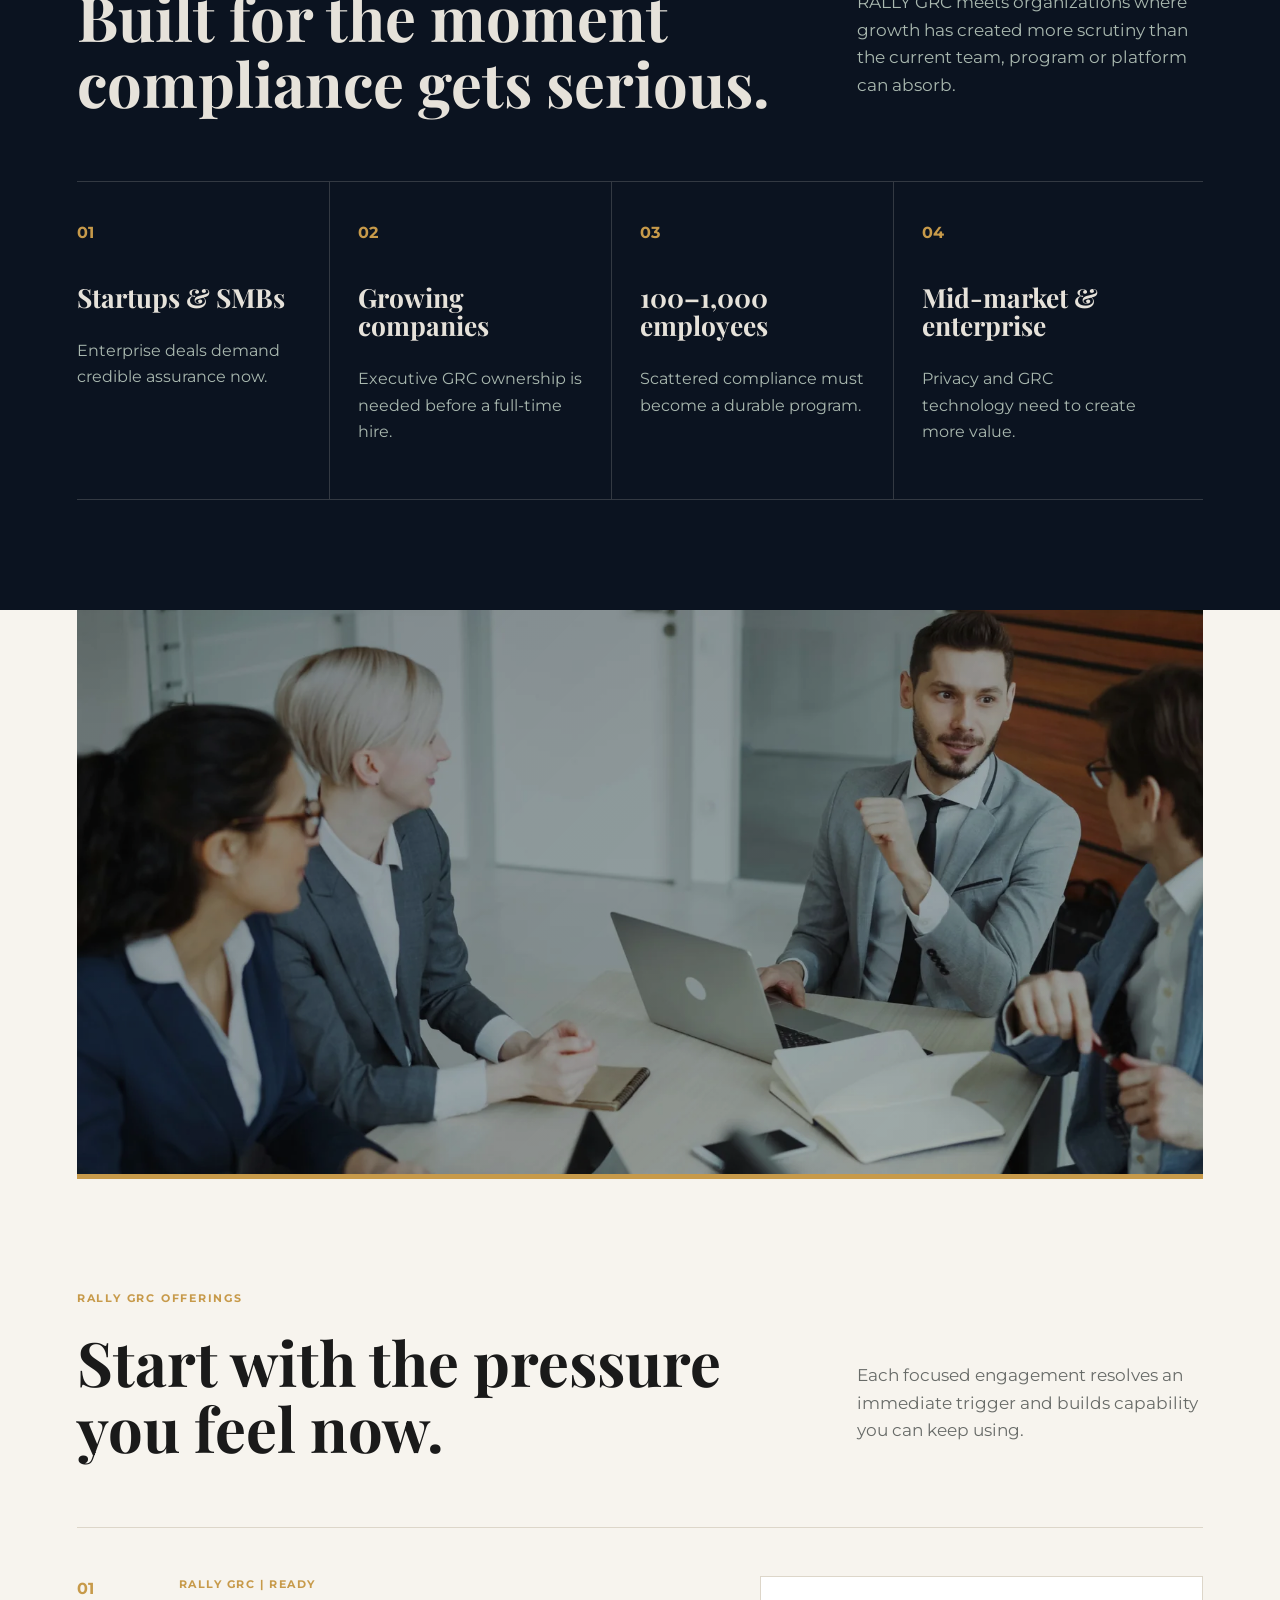
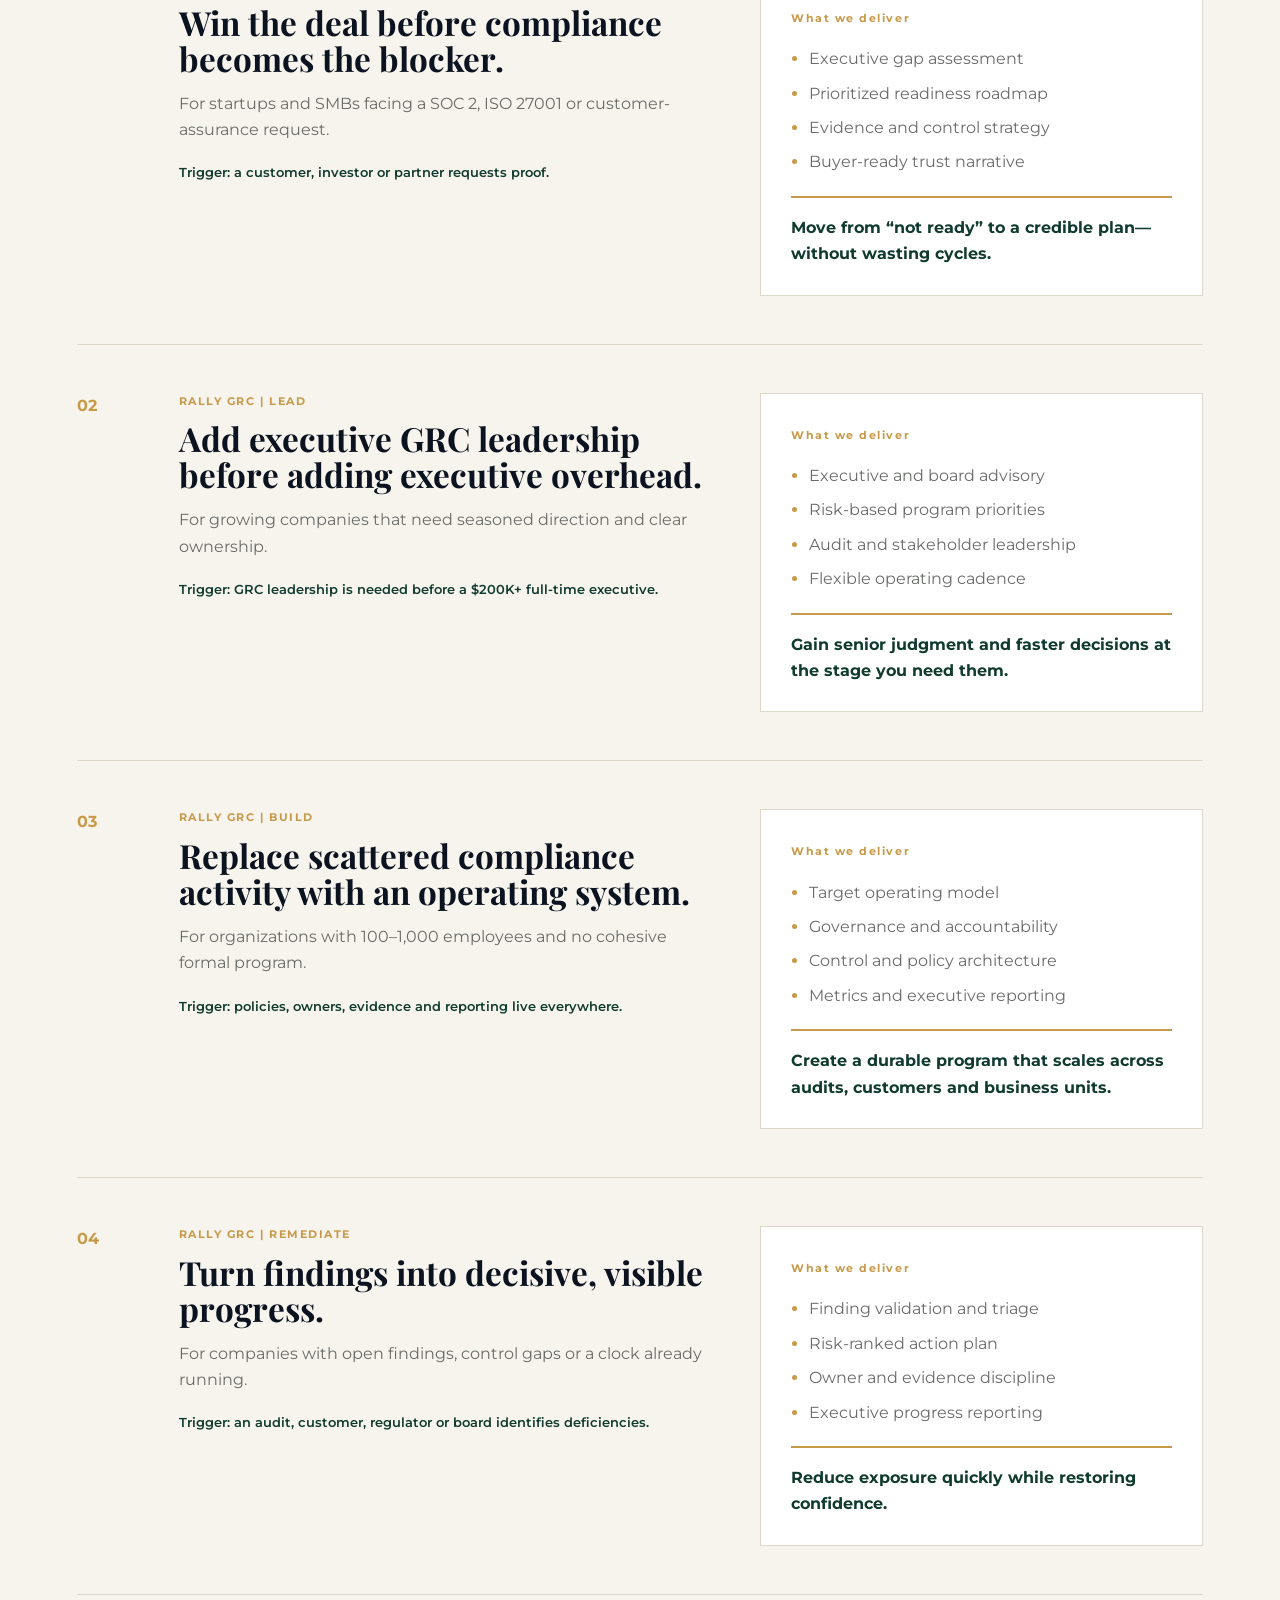
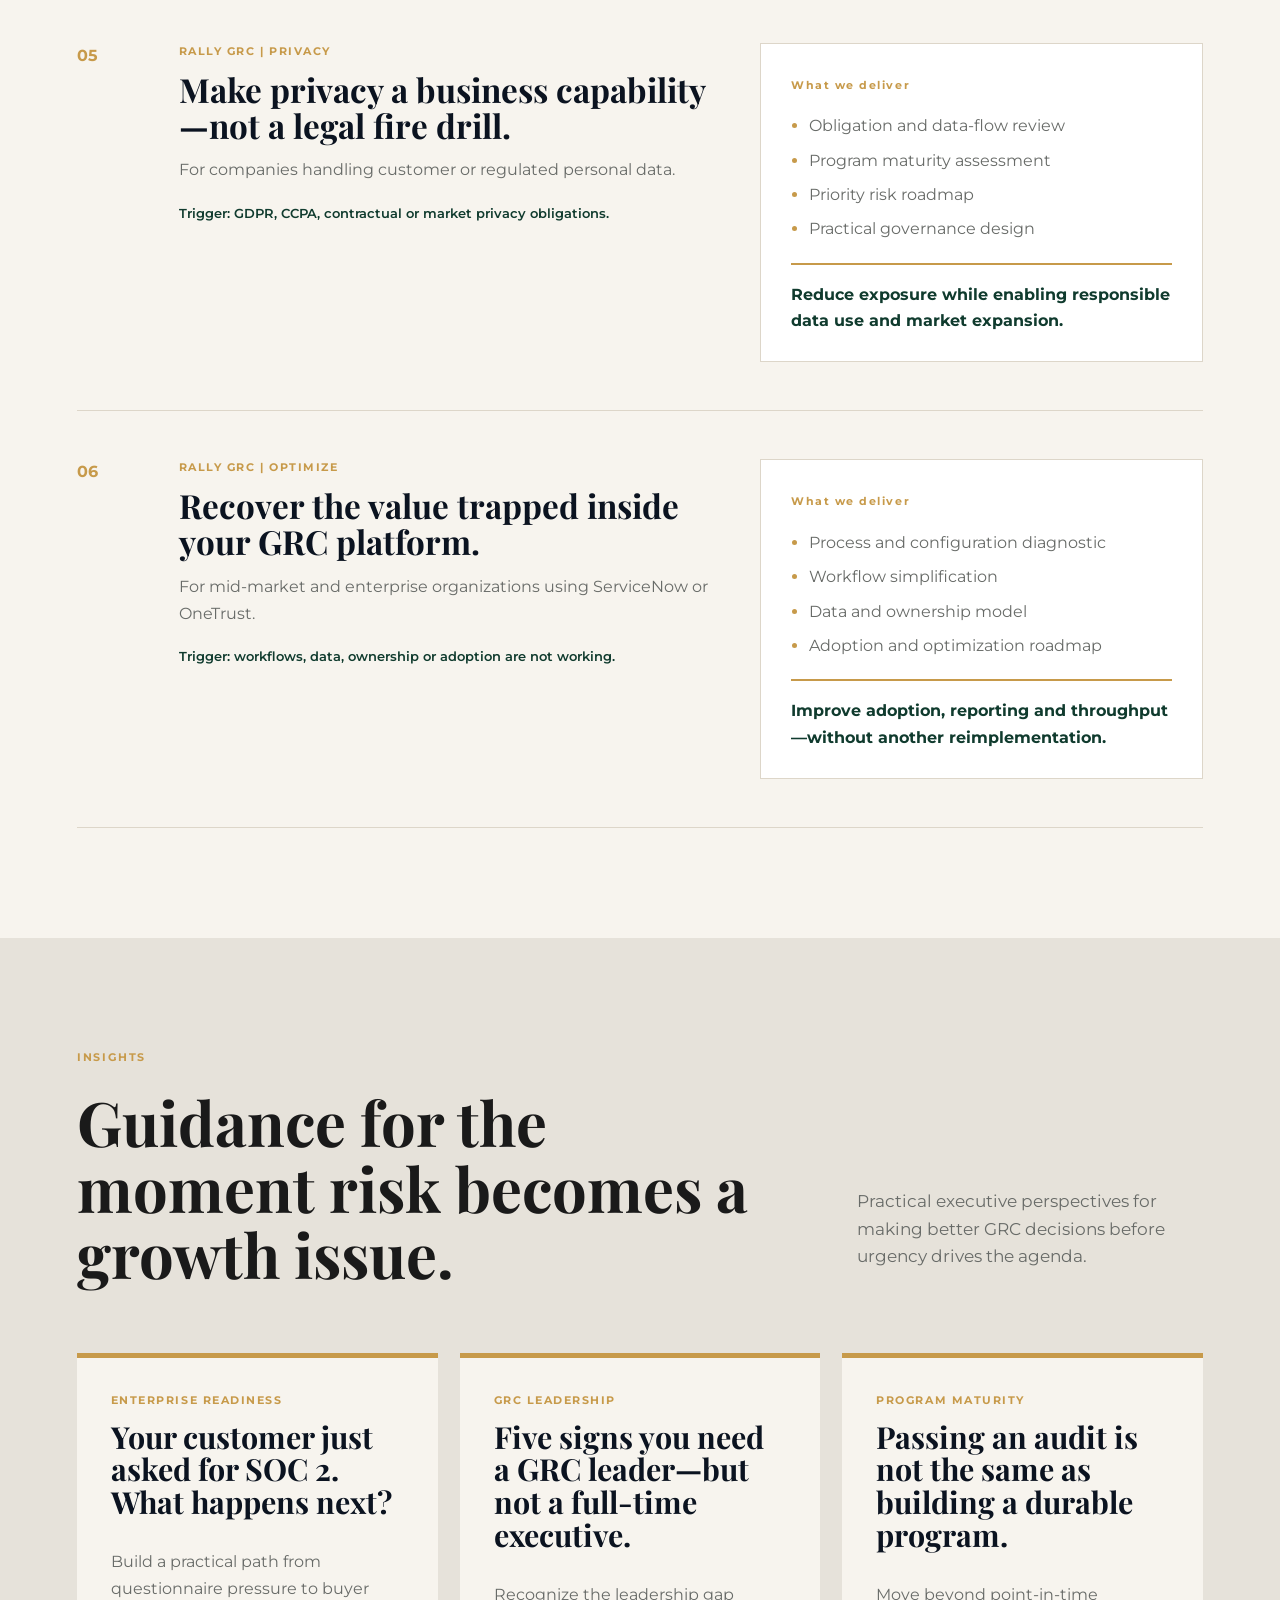
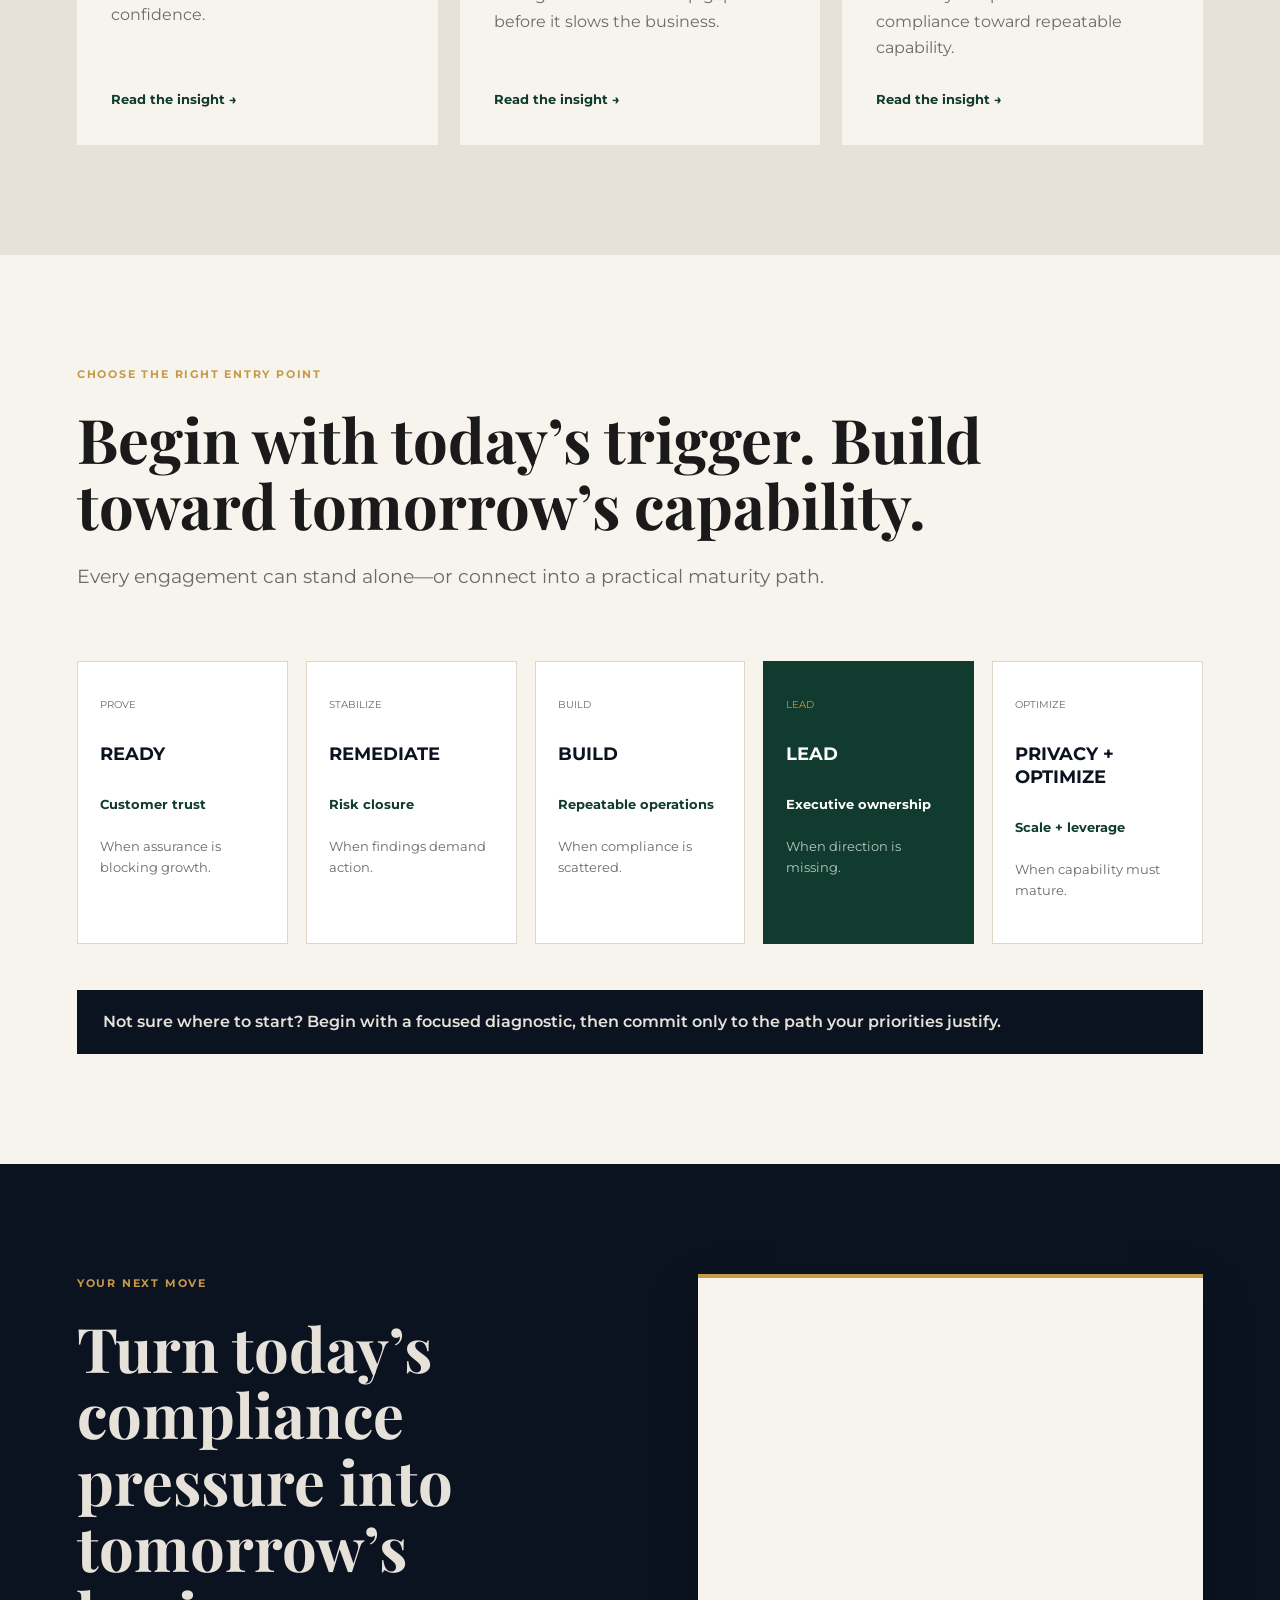
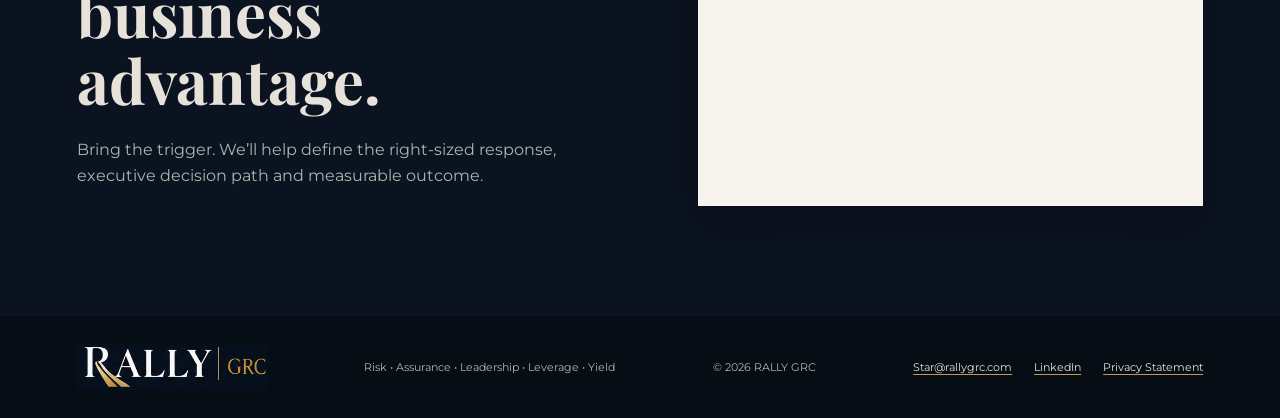
==== commit a4619d82: "linkedin and email address added" ====
--- a/rally-grc-website/index.html
+++ b/rally-grc-website/index.html
@@ -14,4 +14,4 @@
 <section class="insights" id="insights"><div class="section-heading"><div><p class="eyebrow">INSIGHTS</p><h2>Guidance for the moment risk becomes a growth issue.</h2></div><p>Practical executive perspectives for making better GRC decisions before urgency drives the agenda.</p></div><div class="insight-grid"><a class="insight-card reveal" href="enterprise-readiness.html"><p>ENTERPRISE READINESS</p><h3>Your customer just asked for SOC 2. What happens next?</h3><span>Build a practical path from questionnaire pressure to buyer confidence.</span><strong>Read the insight →</strong></a><a class="insight-card reveal" href="grc-leadership.html"><p>GRC LEADERSHIP</p><h3>Five signs you need a GRC leader—but not a full-time executive.</h3><span>Recognize the leadership gap before it slows the business.</span><strong>Read the insight →</strong></a><a class="insight-card reveal" href="program-maturity.html"><p>PROGRAM MATURITY</p><h3>Passing an audit is not the same as building a durable program.</h3><span>Move beyond point-in-time compliance toward repeatable capability.</span><strong>Read the insight →</strong></a></div></section>
 <section class="path" id="path"><div class="section-intro reveal"><p class="eyebrow">CHOOSE THE RIGHT ENTRY POINT</p><h2>Begin with today’s trigger. Build toward tomorrow’s capability.</h2><p>Every engagement can stand alone—or connect into a practical maturity path.</p></div><div class="path-grid"><article><small>PROVE</small><h3>READY</h3><strong>Customer trust</strong><p>When assurance is blocking growth.</p></article><article><small>STABILIZE</small><h3>REMEDIATE</h3><strong>Risk closure</strong><p>When findings demand action.</p></article><article><small>BUILD</small><h3>BUILD</h3><strong>Repeatable operations</strong><p>When compliance is scattered.</p></article><article class="active"><small>LEAD</small><h3>LEAD</h3><strong>Executive ownership</strong><p>When direction is missing.</p></article><article><small>OPTIMIZE</small><h3>PRIVACY + OPTIMIZE</h3><strong>Scale + leverage</strong><p>When capability must mature.</p></article></div><p class="path-note">Not sure where to start? Begin with a focused diagnostic, then commit only to the path your priorities justify.</p></section>
 <section class="consultation section-dark" id="consultation"><div><p class="eyebrow">YOUR NEXT MOVE</p><h2>Turn today’s compliance pressure into tomorrow’s business advantage.</h2><p>Bring the trigger. We’ll help define the right-sized response, executive decision path and measurable outcome.</p></div><div class="honeybook-embed" aria-label="Schedule a RALLY GRC strategy call"><div class="hb-p-6a7f34c6a8d1804556ac3901-1"></div><img height="1" width="1" style="display:none" alt="" src="https://www.honeybook.com/p.png?pid=6a7f34c6a8d1804556ac3901"><script>(function(h,b,s,n,i,p,e,t){h._HB_=h._HB_||{};h._HB_.pid=i;t=b.createElement(s);t.type="text/javascript";t.async=!0;t.src=n;e=b.getElementsByTagName(s)[0];e.parentNode.insertBefore(t,e)})(window,document,"script","https://widget.honeybook.com/assets_users_production/websiteplacements/placement-controller.min.js","6a7f34c6a8d1804556ac3901");</script></div></section></main>
-<footer><a href="#home" class="brand"><img src="assets/rally-grc-logo-dark.png" alt="RALLY GRC"></a><p>Risk • Assurance • Leadership • Leverage • Yield</p><p>© <span id="year"></span> RALLY GRC</p><p><a class="footer-link" href="privacy-policy.html">Privacy Statement</a></p></footer><script src="script.js"></script></body></html>
+<footer><a href="#home" class="brand"><img src="assets/rally-grc-logo-dark.png" alt="RALLY GRC"></a><p>Risk • Assurance • Leadership • Leverage • Yield</p><p>© <span id="year"></span> RALLY GRC</p><p class="footer-links"><a class="footer-link" href="mailto:Star@rallygrc.com">Star@rallygrc.com</a><a class="footer-link" href="https://www.linkedin.com/company/rally-grc/" target="_blank" rel="noopener noreferrer">LinkedIn</a><a class="footer-link" href="privacy-policy.html">Privacy Statement</a></p></footer><script src="script.js"></script></body></html>
--- a/rally-grc-website/navigation.css
+++ b/rally-grc-website/navigation.css
@@ -9,3 +9,4 @@
 .article-meta{margin-top:18px;font-size:.78rem;letter-spacing:.04em;color:var(--gold)}
 .footer-link{color:var(--cream);text-decoration:underline;text-decoration-color:var(--gold);text-underline-offset:3px}
 .footer-link:hover{color:var(--gold)}
+.footer-links{display:flex;flex-wrap:wrap;gap:8px 22px}
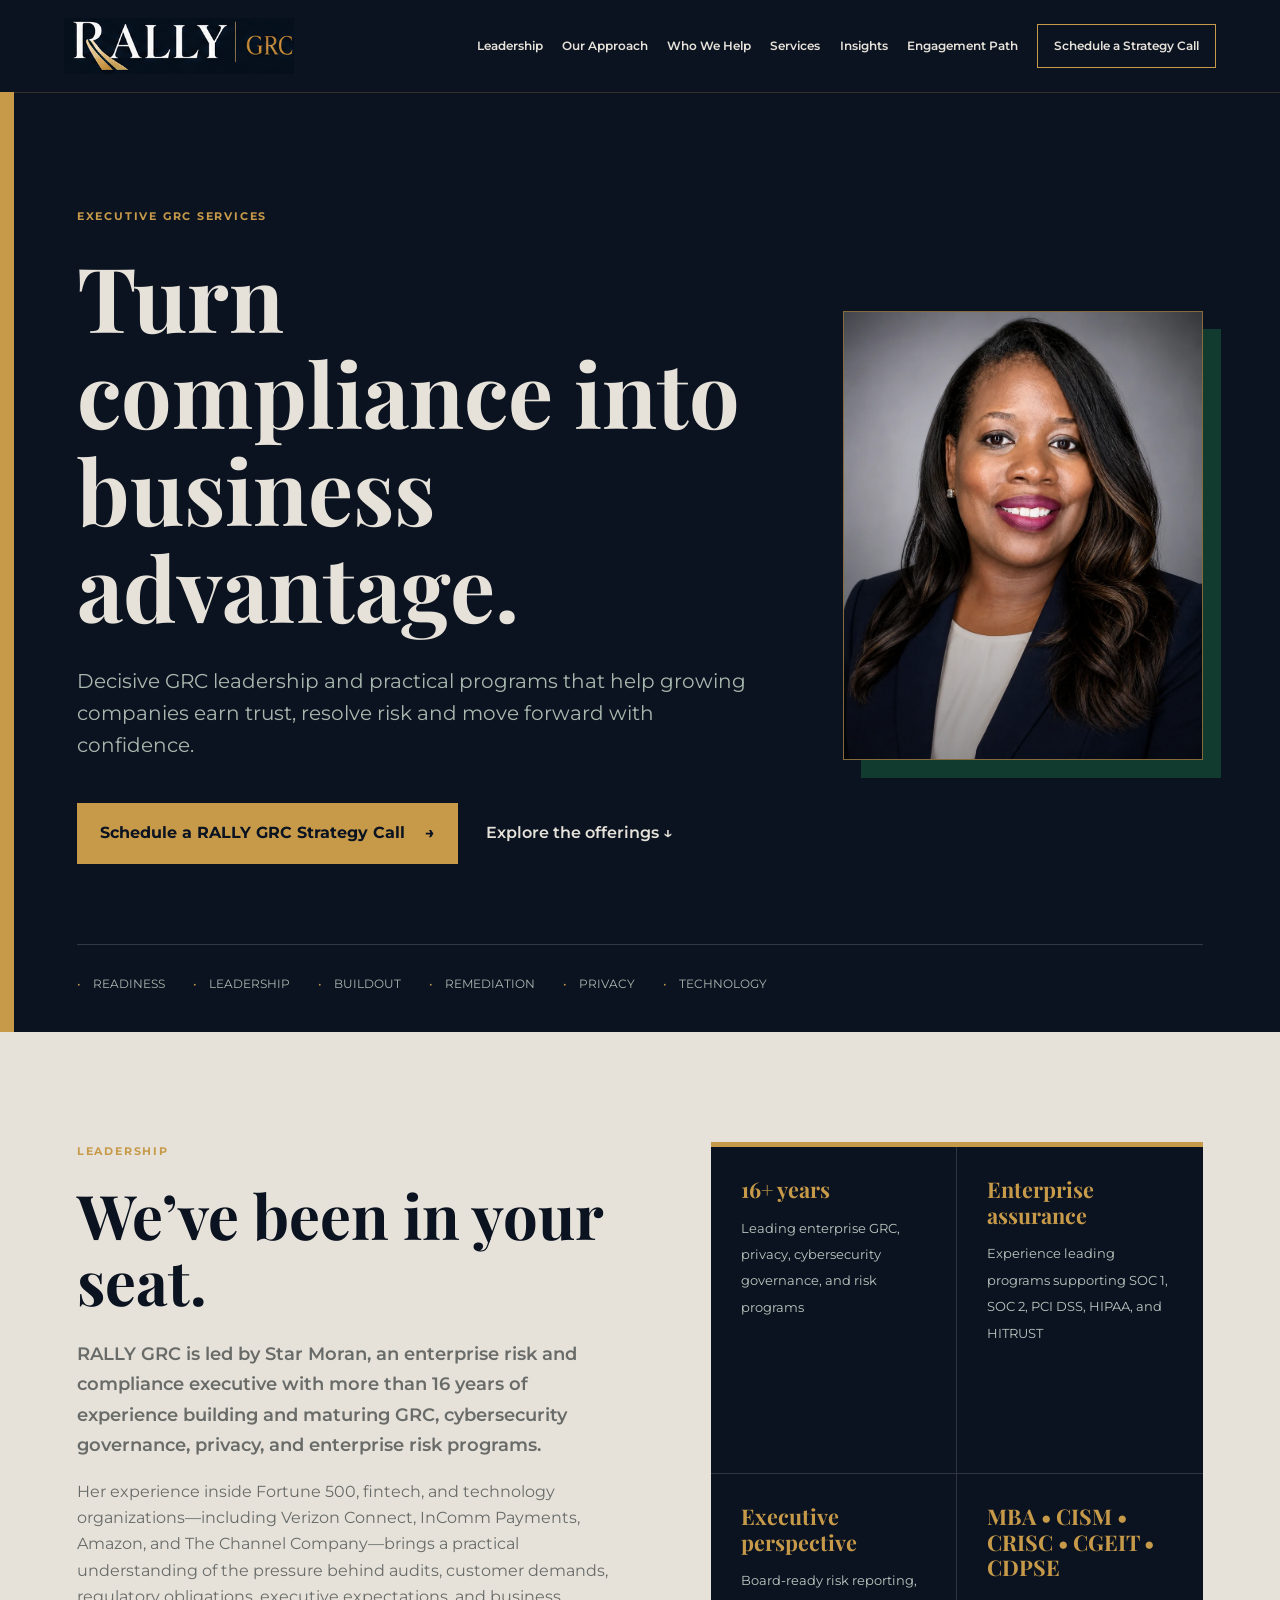
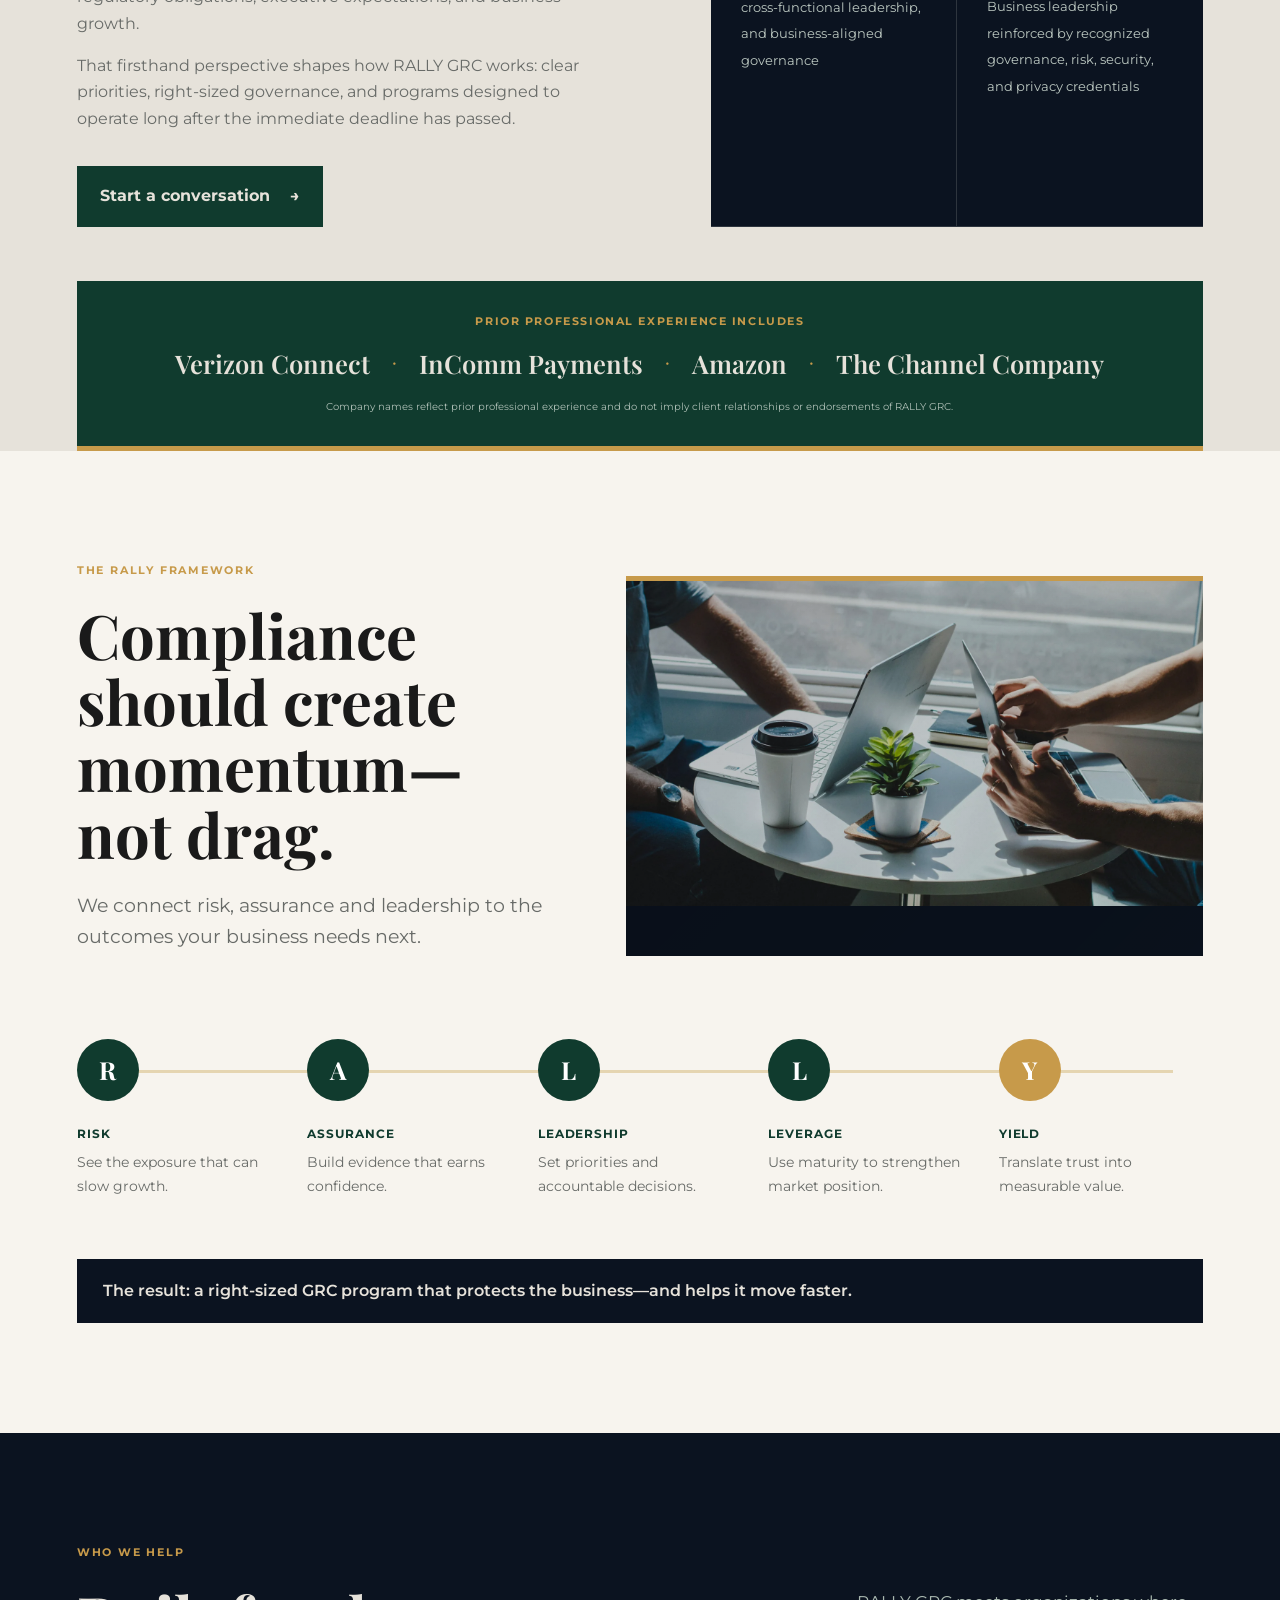
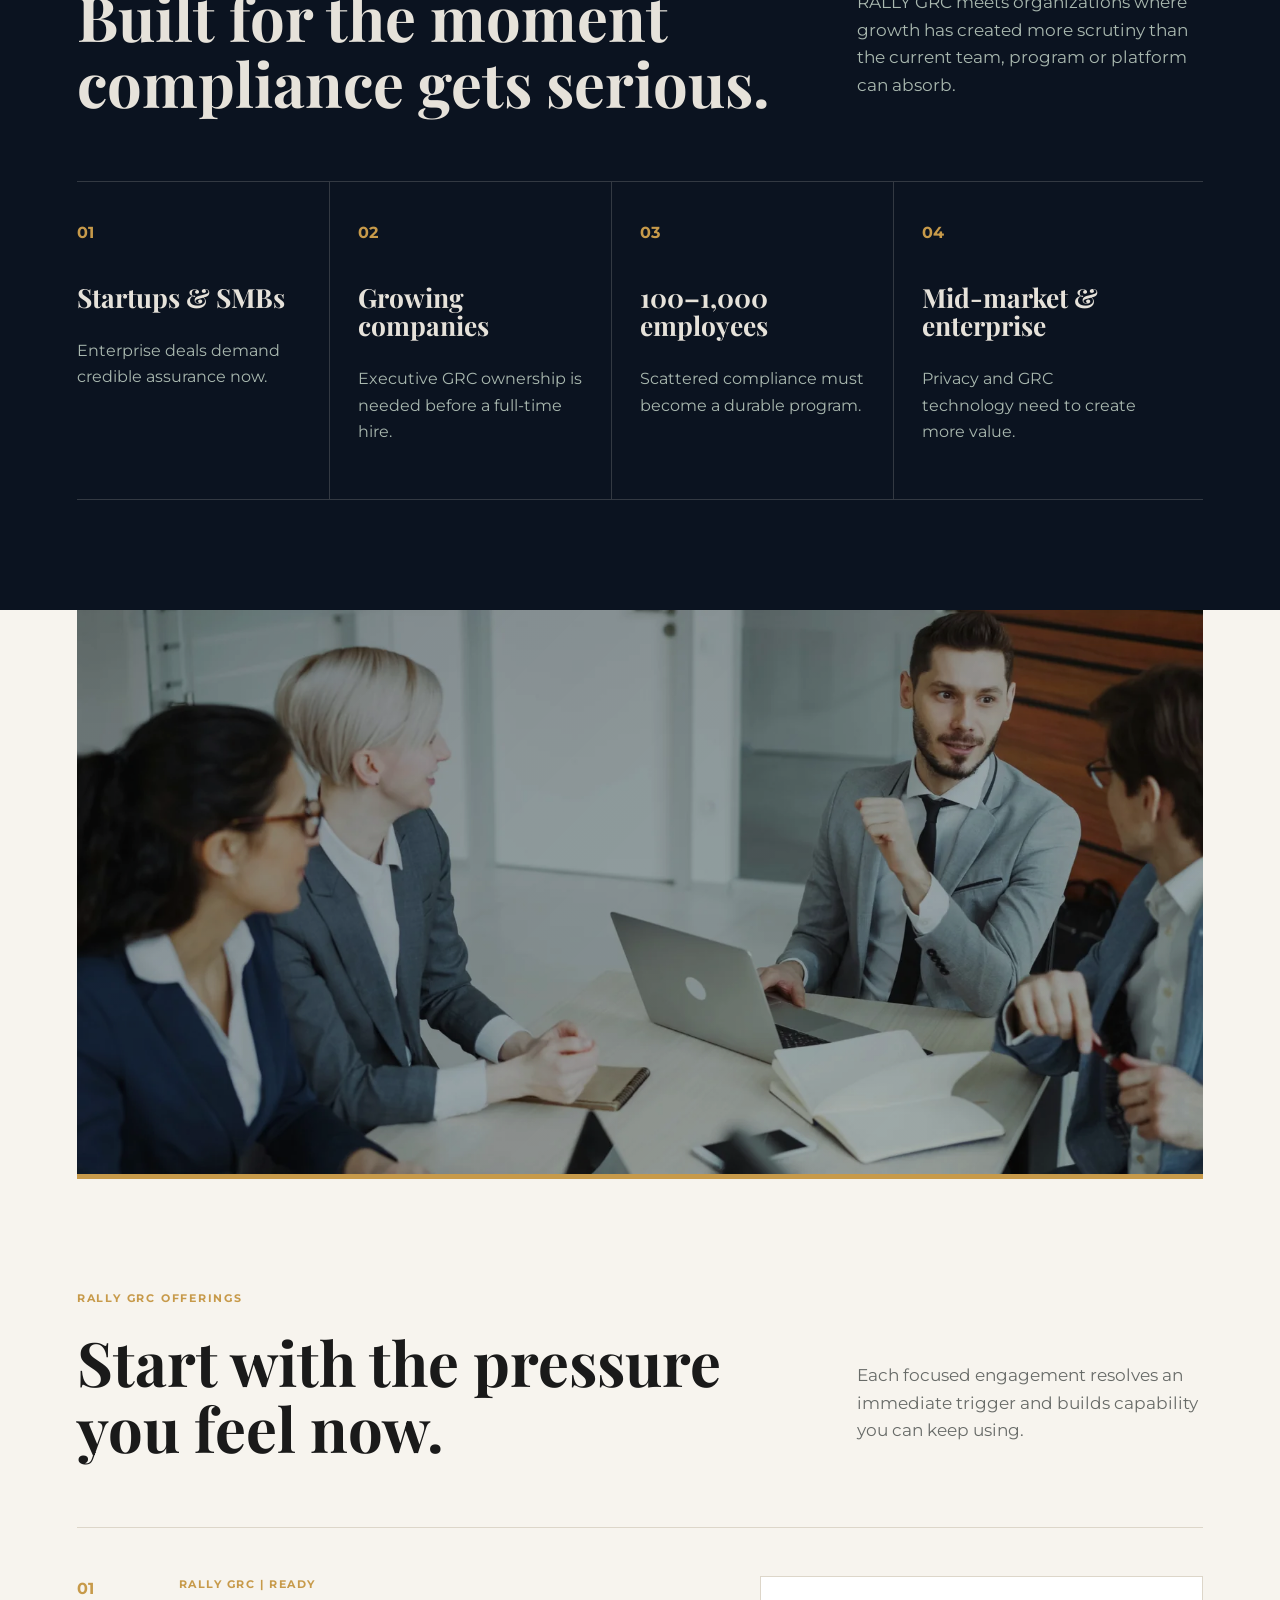
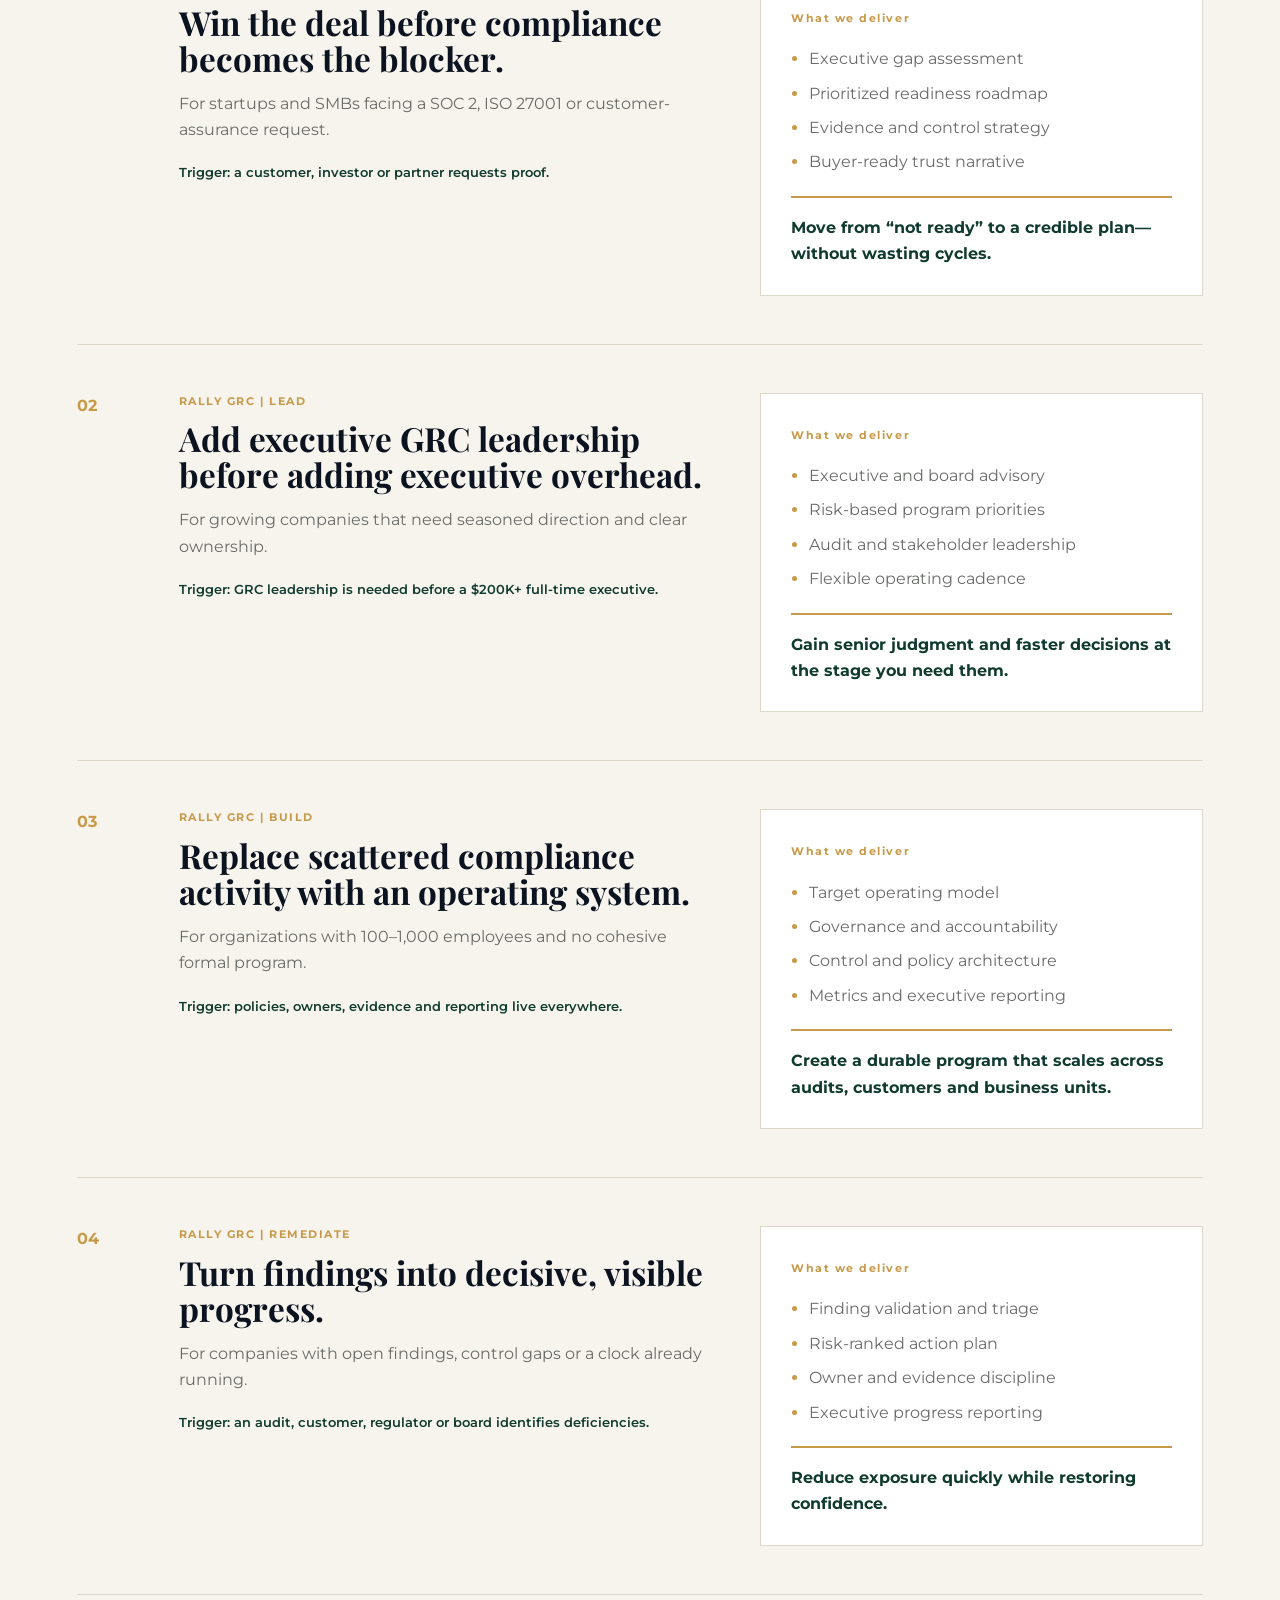
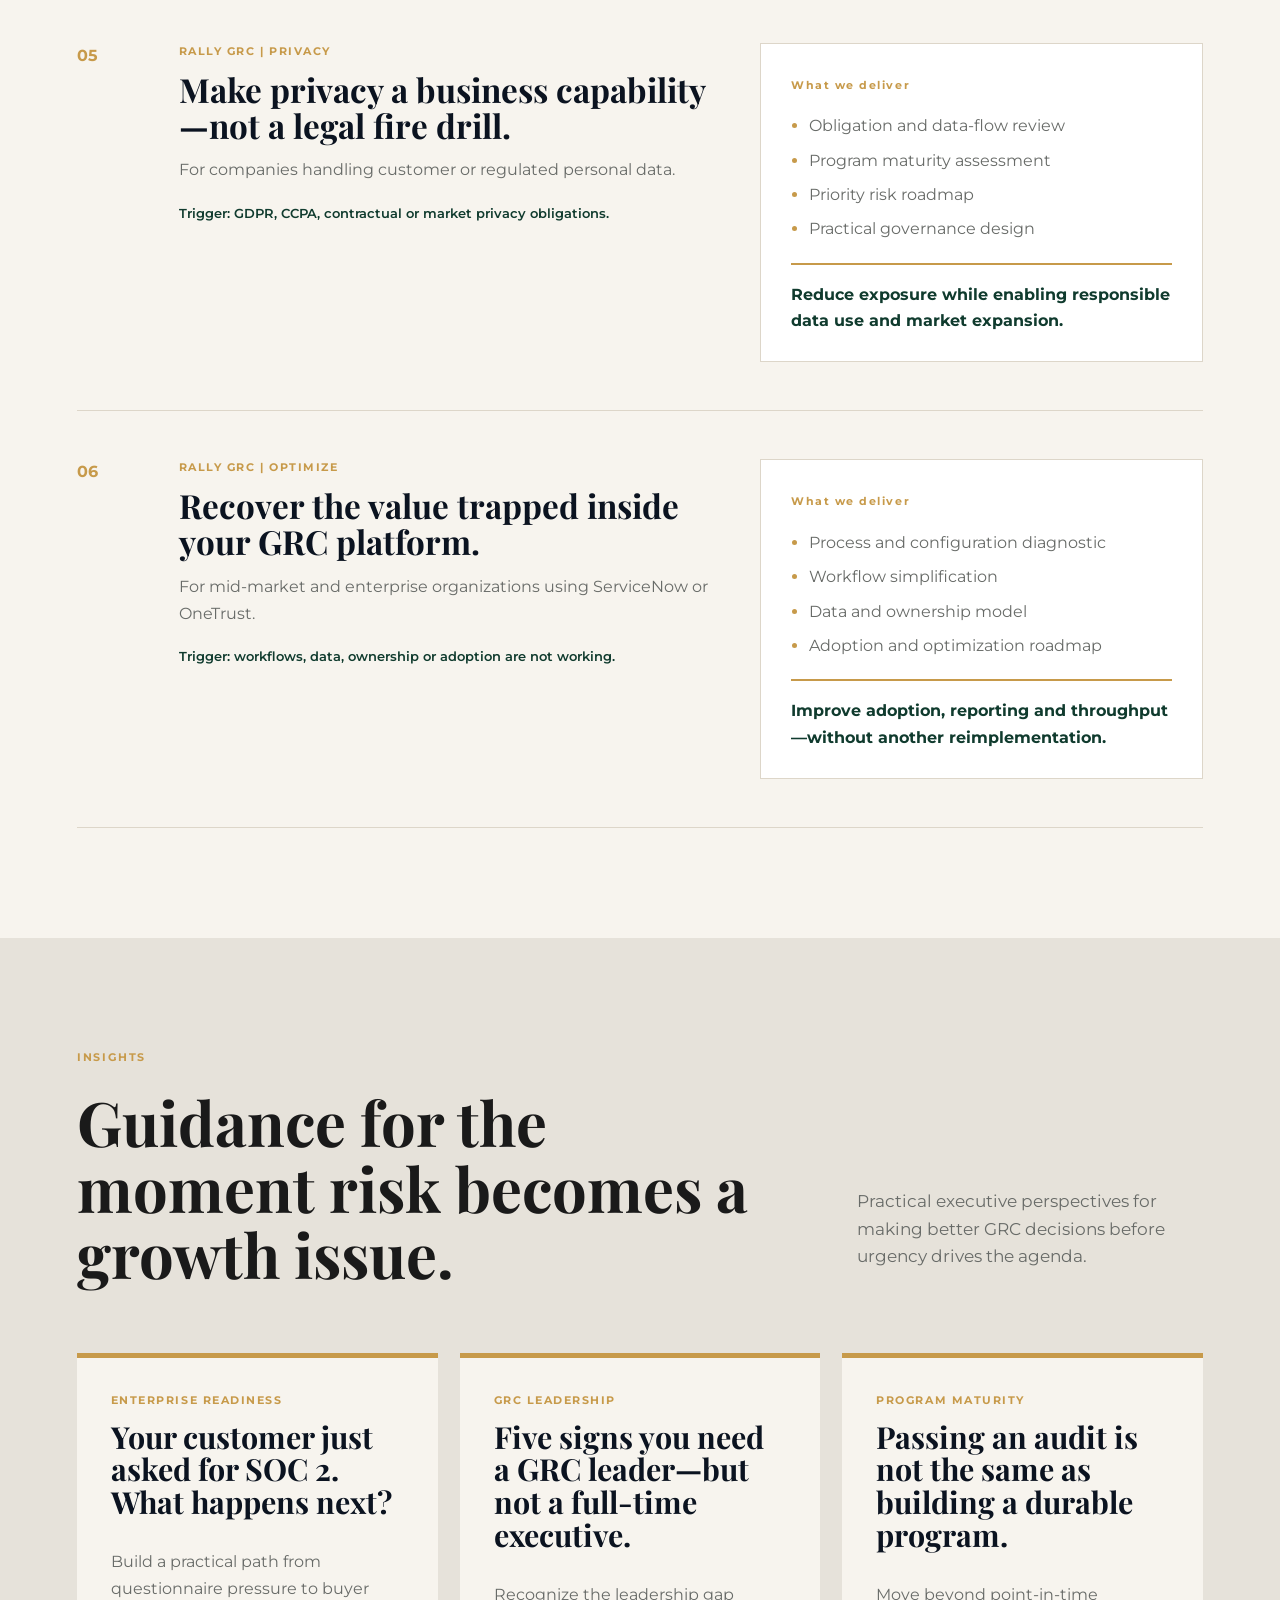
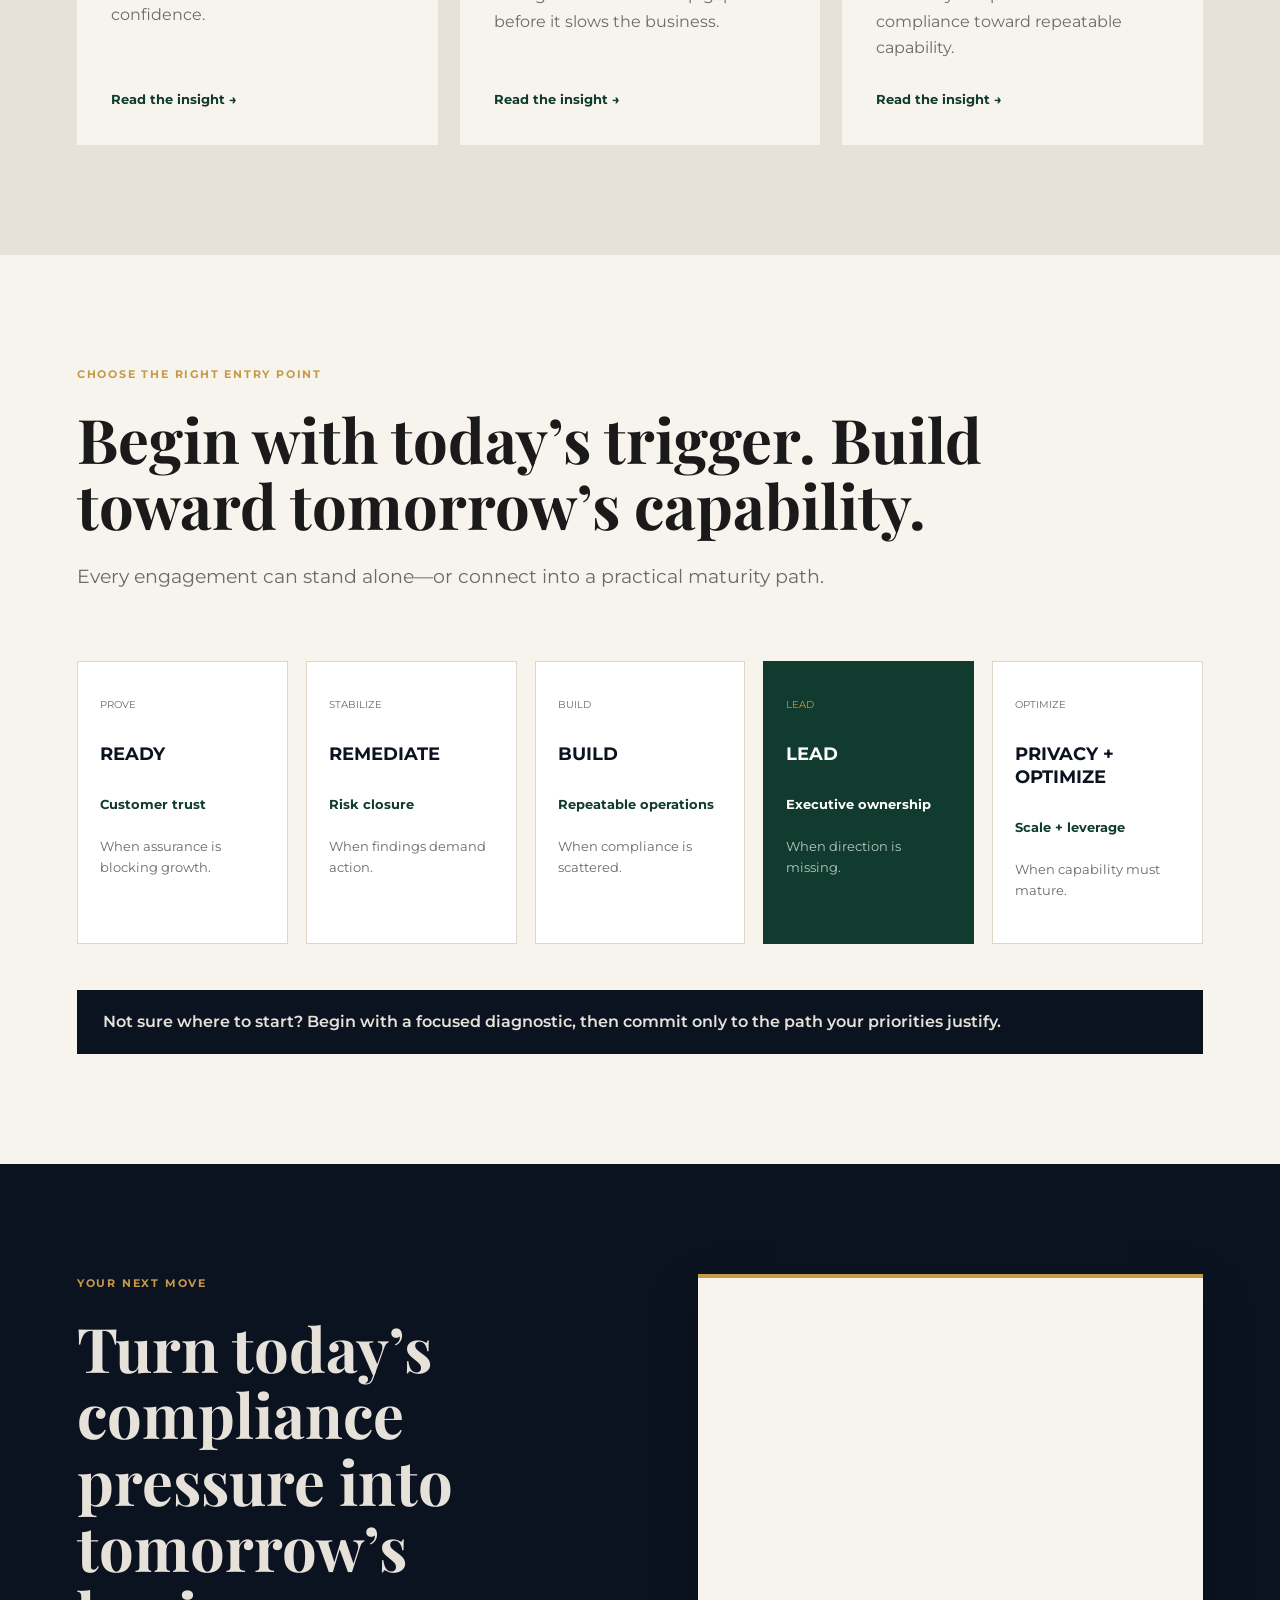
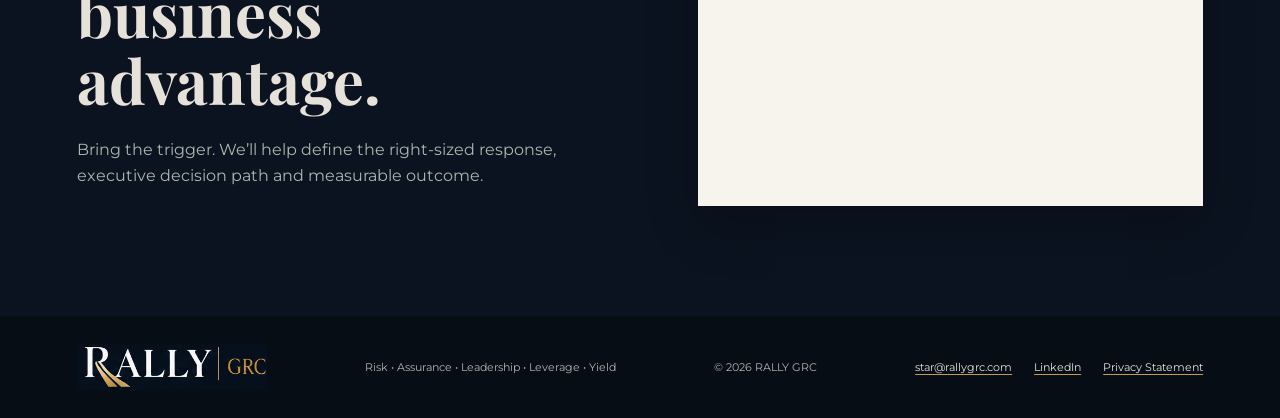
==== commit 958c2a0e: "privacy email updated" ====
--- a/rally-grc-website/index.html
+++ b/rally-grc-website/index.html
@@ -14,4 +14,4 @@
 <section class="insights" id="insights"><div class="section-heading"><div><p class="eyebrow">INSIGHTS</p><h2>Guidance for the moment risk becomes a growth issue.</h2></div><p>Practical executive perspectives for making better GRC decisions before urgency drives the agenda.</p></div><div class="insight-grid"><a class="insight-card reveal" href="enterprise-readiness.html"><p>ENTERPRISE READINESS</p><h3>Your customer just asked for SOC 2. What happens next?</h3><span>Build a practical path from questionnaire pressure to buyer confidence.</span><strong>Read the insight →</strong></a><a class="insight-card reveal" href="grc-leadership.html"><p>GRC LEADERSHIP</p><h3>Five signs you need a GRC leader—but not a full-time executive.</h3><span>Recognize the leadership gap before it slows the business.</span><strong>Read the insight →</strong></a><a class="insight-card reveal" href="program-maturity.html"><p>PROGRAM MATURITY</p><h3>Passing an audit is not the same as building a durable program.</h3><span>Move beyond point-in-time compliance toward repeatable capability.</span><strong>Read the insight →</strong></a></div></section>
 <section class="path" id="path"><div class="section-intro reveal"><p class="eyebrow">CHOOSE THE RIGHT ENTRY POINT</p><h2>Begin with today’s trigger. Build toward tomorrow’s capability.</h2><p>Every engagement can stand alone—or connect into a practical maturity path.</p></div><div class="path-grid"><article><small>PROVE</small><h3>READY</h3><strong>Customer trust</strong><p>When assurance is blocking growth.</p></article><article><small>STABILIZE</small><h3>REMEDIATE</h3><strong>Risk closure</strong><p>When findings demand action.</p></article><article><small>BUILD</small><h3>BUILD</h3><strong>Repeatable operations</strong><p>When compliance is scattered.</p></article><article class="active"><small>LEAD</small><h3>LEAD</h3><strong>Executive ownership</strong><p>When direction is missing.</p></article><article><small>OPTIMIZE</small><h3>PRIVACY + OPTIMIZE</h3><strong>Scale + leverage</strong><p>When capability must mature.</p></article></div><p class="path-note">Not sure where to start? Begin with a focused diagnostic, then commit only to the path your priorities justify.</p></section>
 <section class="consultation section-dark" id="consultation"><div><p class="eyebrow">YOUR NEXT MOVE</p><h2>Turn today’s compliance pressure into tomorrow’s business advantage.</h2><p>Bring the trigger. We’ll help define the right-sized response, executive decision path and measurable outcome.</p></div><div class="honeybook-embed" aria-label="Schedule a RALLY GRC strategy call"><div class="hb-p-6a7f34c6a8d1804556ac3901-1"></div><img height="1" width="1" style="display:none" alt="" src="https://www.honeybook.com/p.png?pid=6a7f34c6a8d1804556ac3901"><script>(function(h,b,s,n,i,p,e,t){h._HB_=h._HB_||{};h._HB_.pid=i;t=b.createElement(s);t.type="text/javascript";t.async=!0;t.src=n;e=b.getElementsByTagName(s)[0];e.parentNode.insertBefore(t,e)})(window,document,"script","https://widget.honeybook.com/assets_users_production/websiteplacements/placement-controller.min.js","6a7f34c6a8d1804556ac3901");</script></div></section></main>
-<footer><a href="#home" class="brand"><img src="assets/rally-grc-logo-dark.png" alt="RALLY GRC"></a><p>Risk • Assurance • Leadership • Leverage • Yield</p><p>© <span id="year"></span> RALLY GRC</p><p class="footer-links"><a class="footer-link" href="mailto:Star@rallygrc.com">Star@rallygrc.com</a><a class="footer-link" href="https://www.linkedin.com/company/rally-grc/" target="_blank" rel="noopener noreferrer">LinkedIn</a><a class="footer-link" href="privacy-policy.html">Privacy Statement</a></p></footer><script src="script.js"></script></body></html>
+<footer><a href="#home" class="brand"><img src="assets/rally-grc-logo-dark.png" alt="RALLY GRC"></a><p>Risk • Assurance • Leadership • Leverage • Yield</p><p>© <span id="year"></span> RALLY GRC</p><p class="footer-links"><a class="footer-link" href="mailto:star@rallygrc.com">star@rallygrc.com</a><a class="footer-link" href="https://www.linkedin.com/company/rally-grc/" target="_blank" rel="noopener noreferrer">LinkedIn</a><a class="footer-link" href="privacy-policy.html">Privacy Statement</a></p></footer><script src="script.js"></script></body></html>
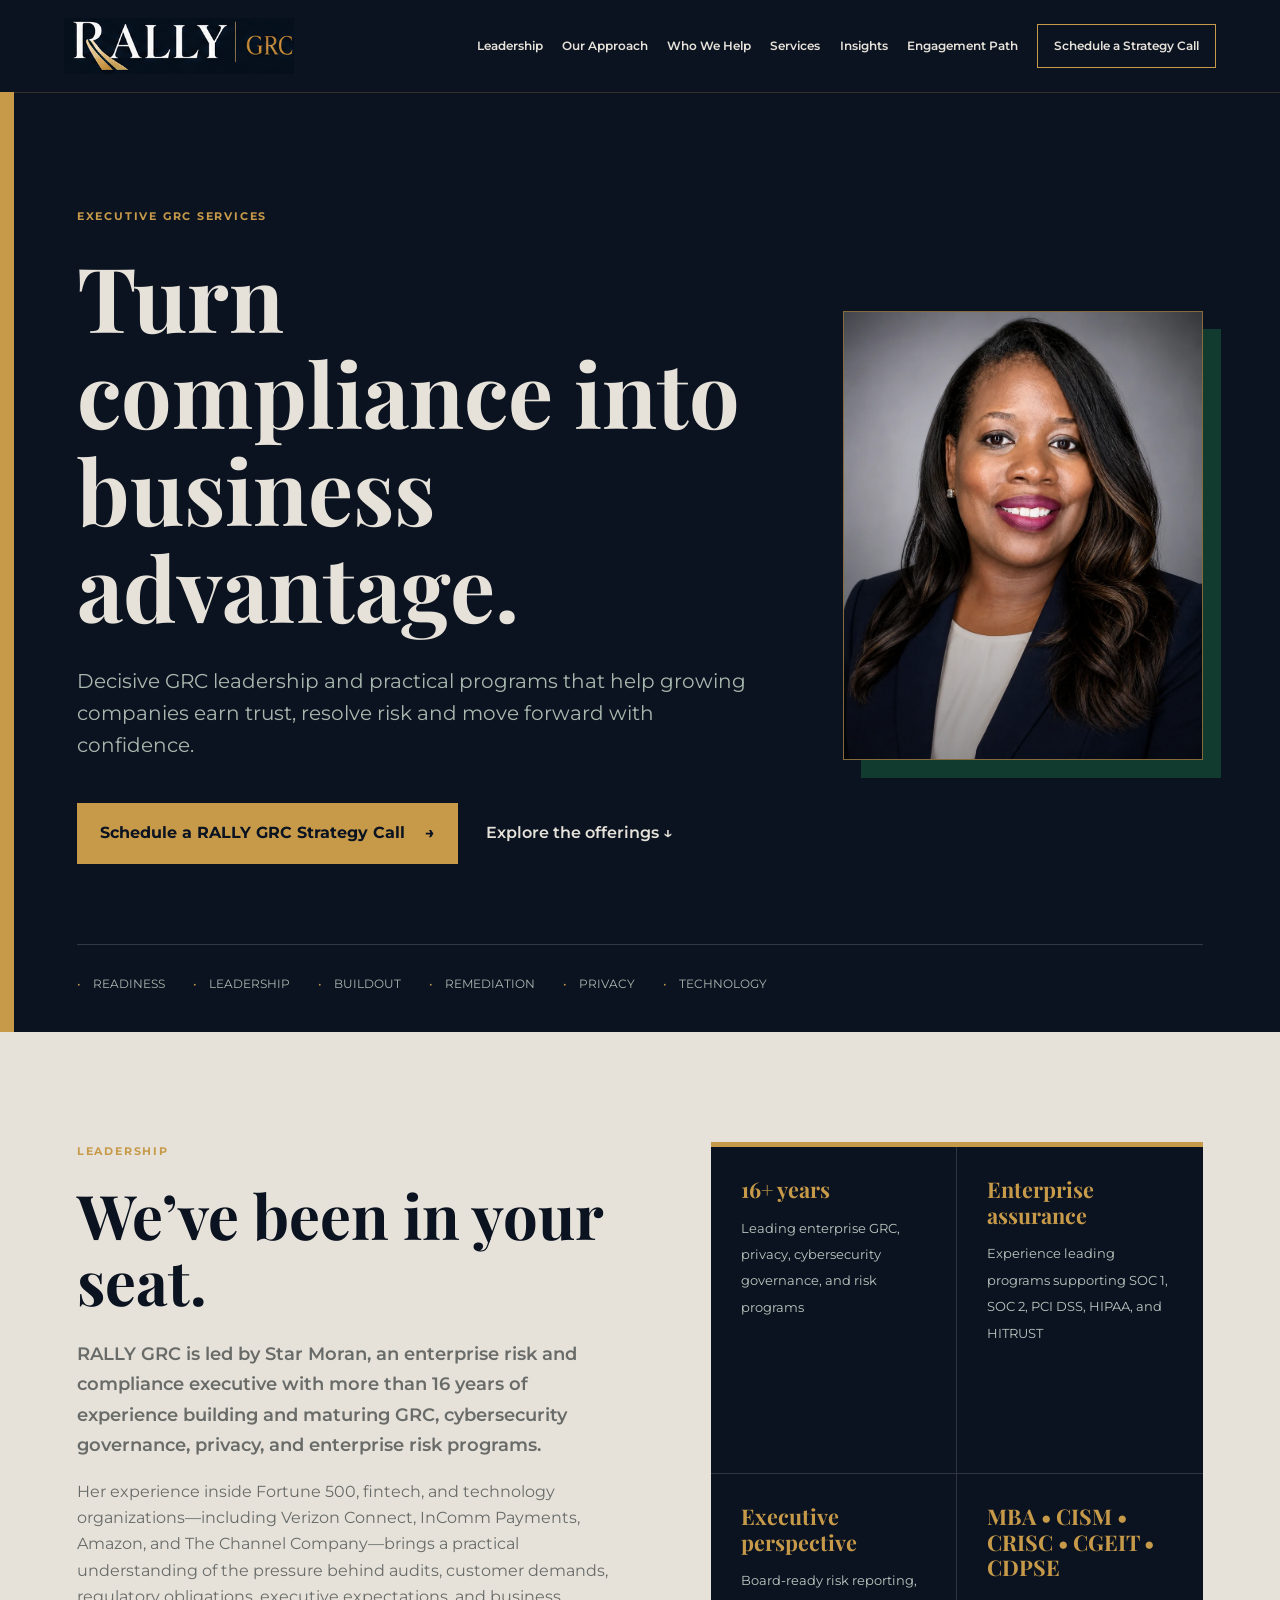
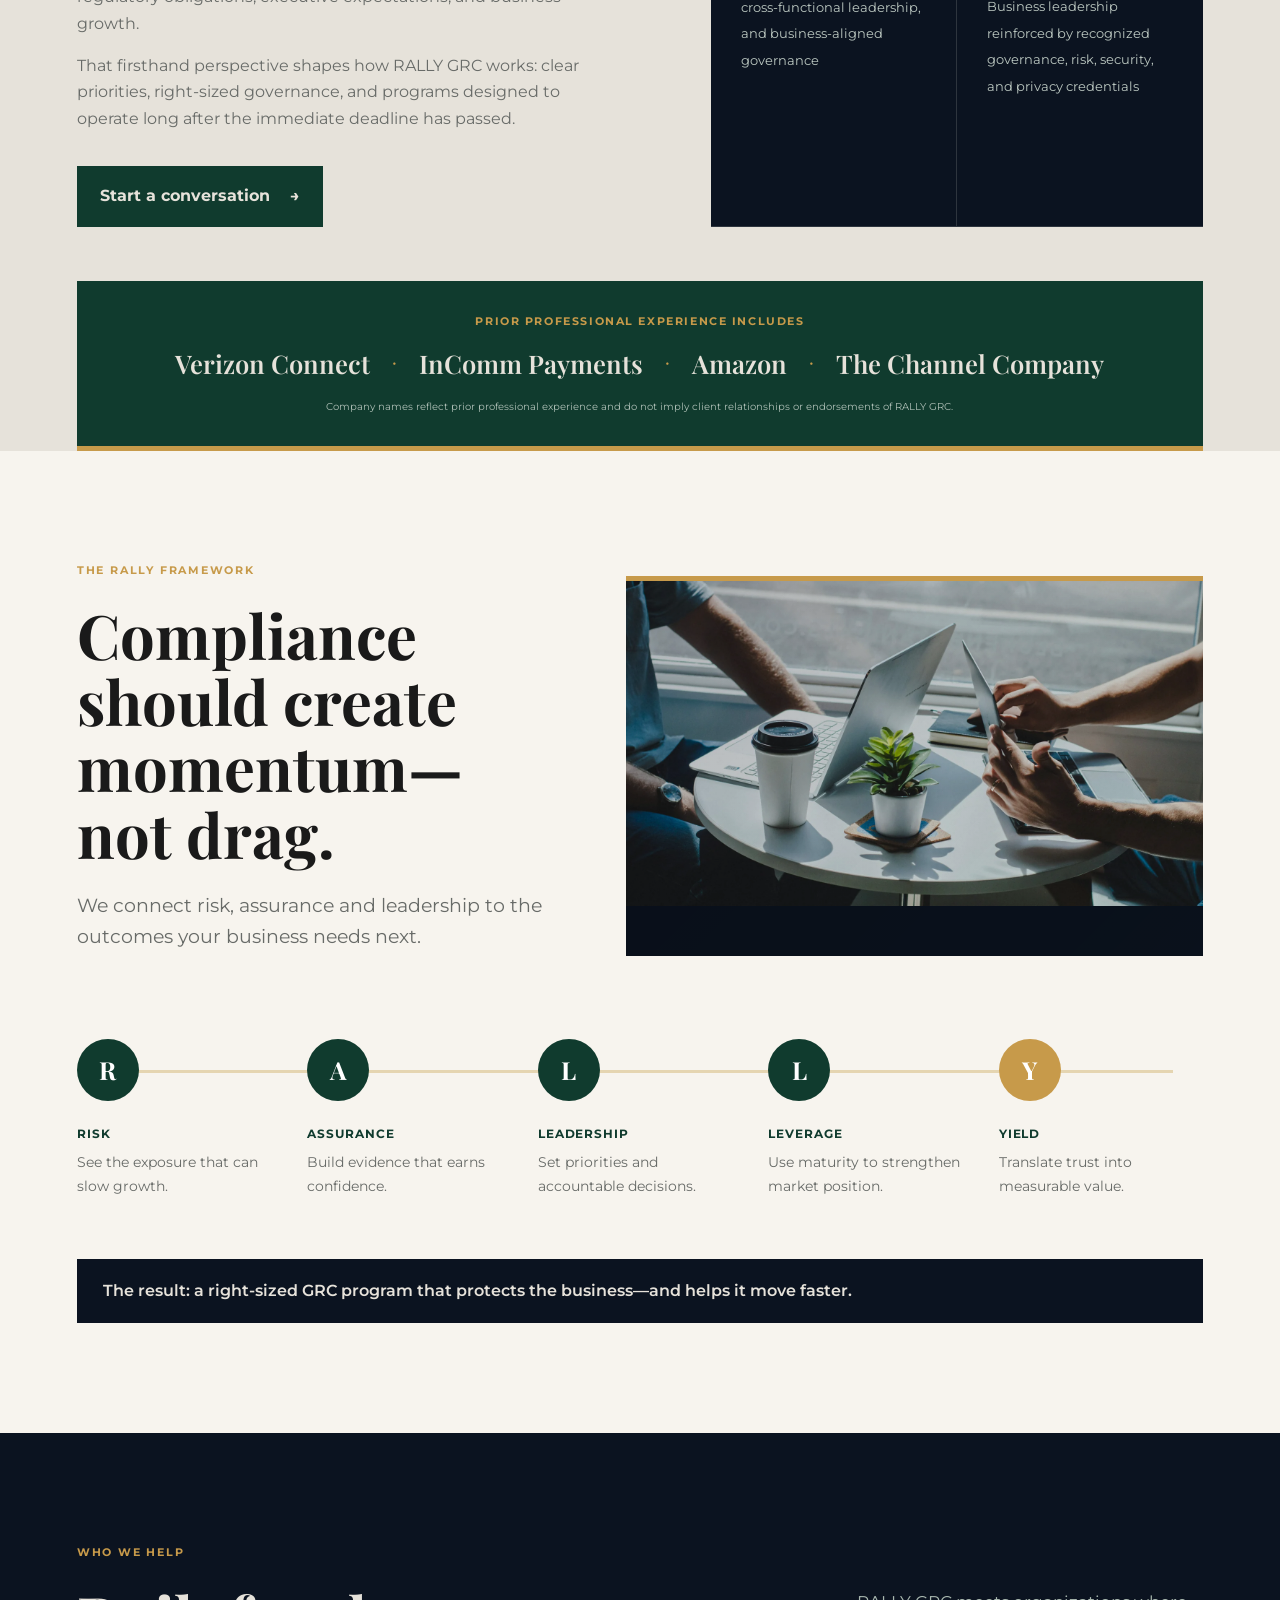
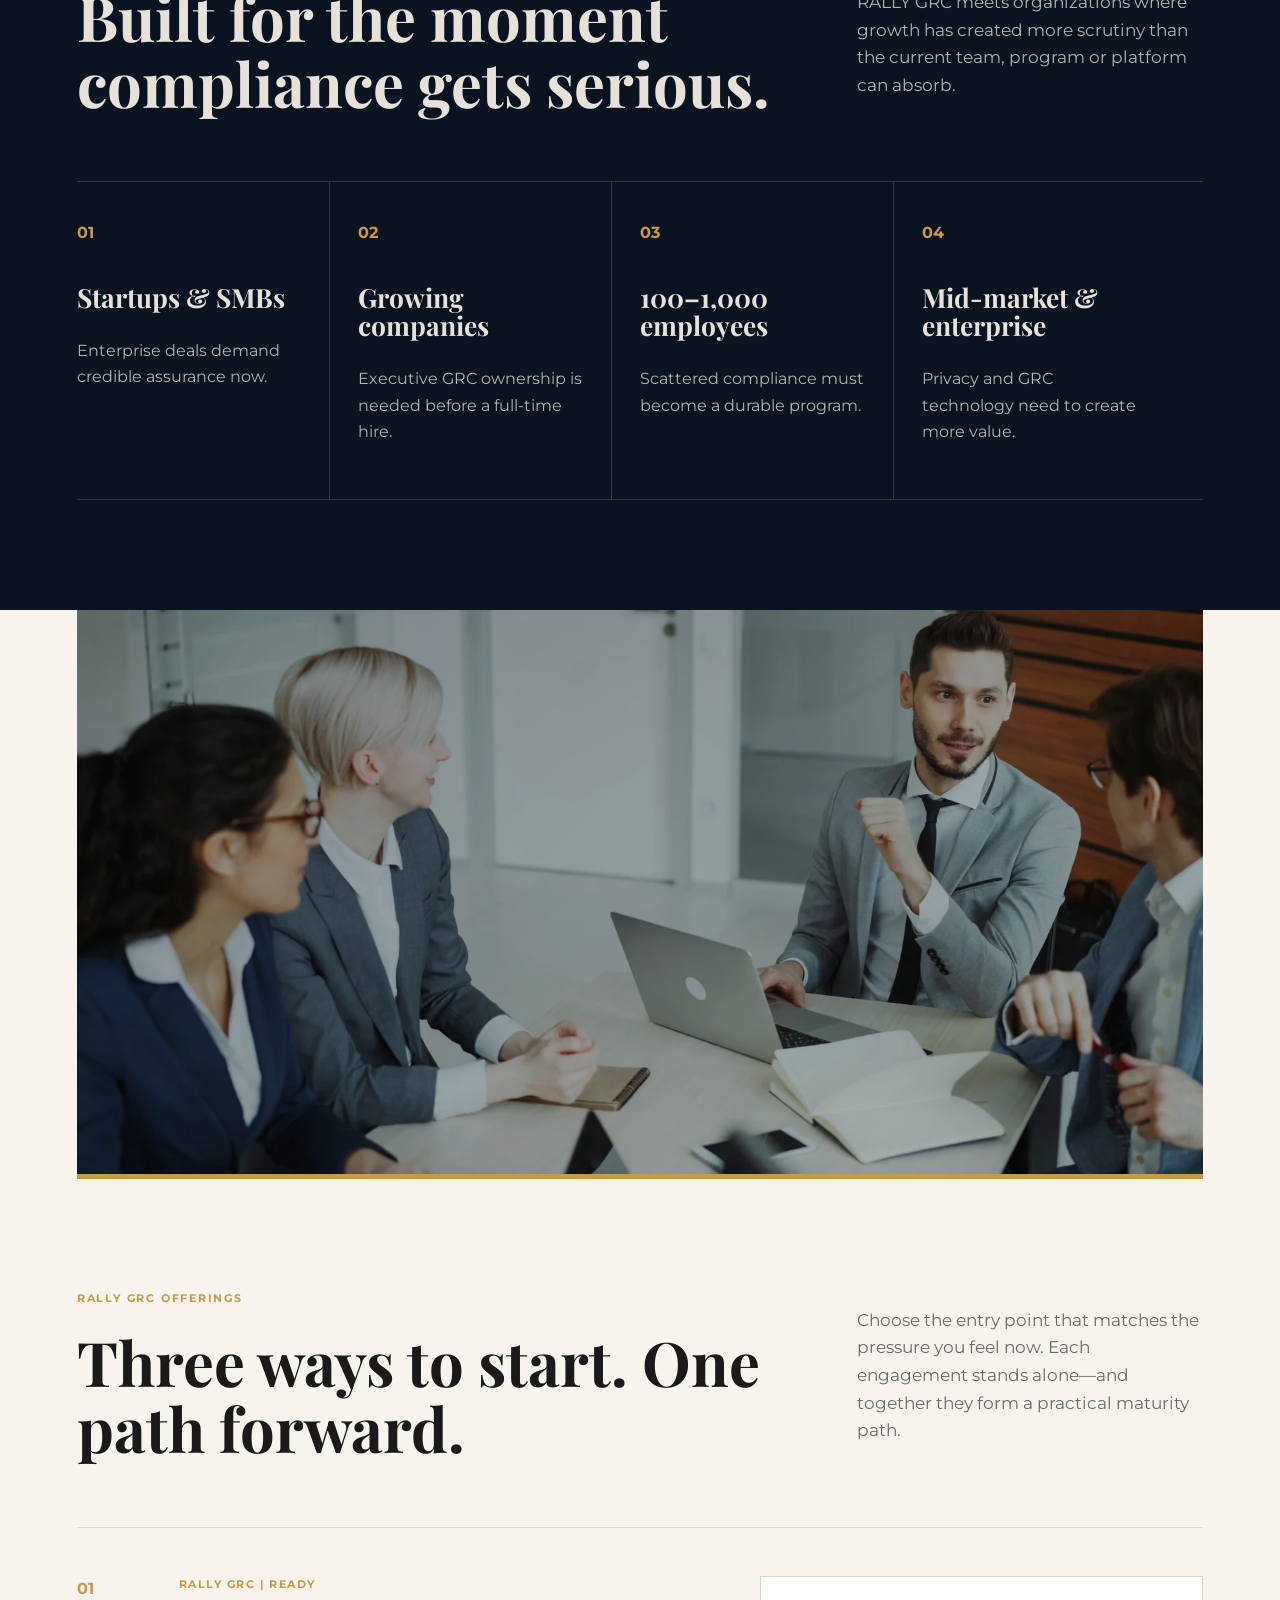
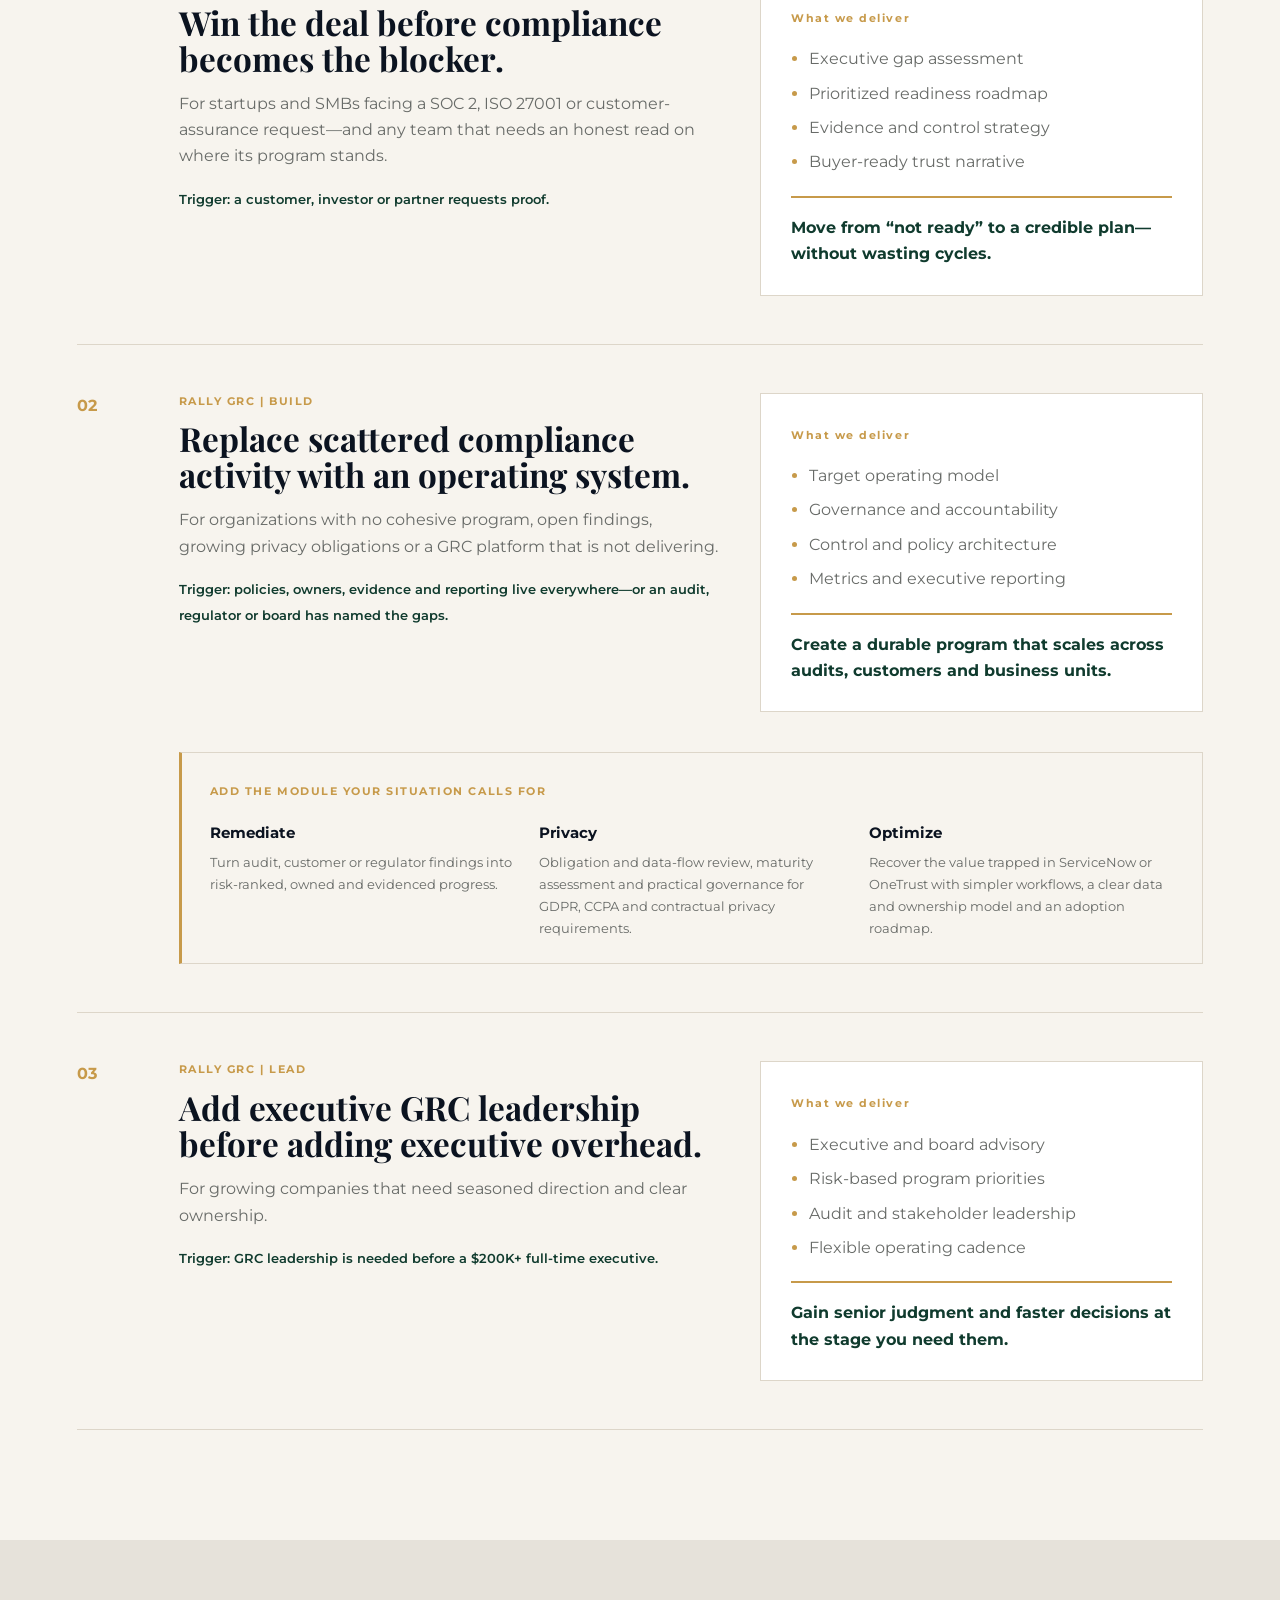
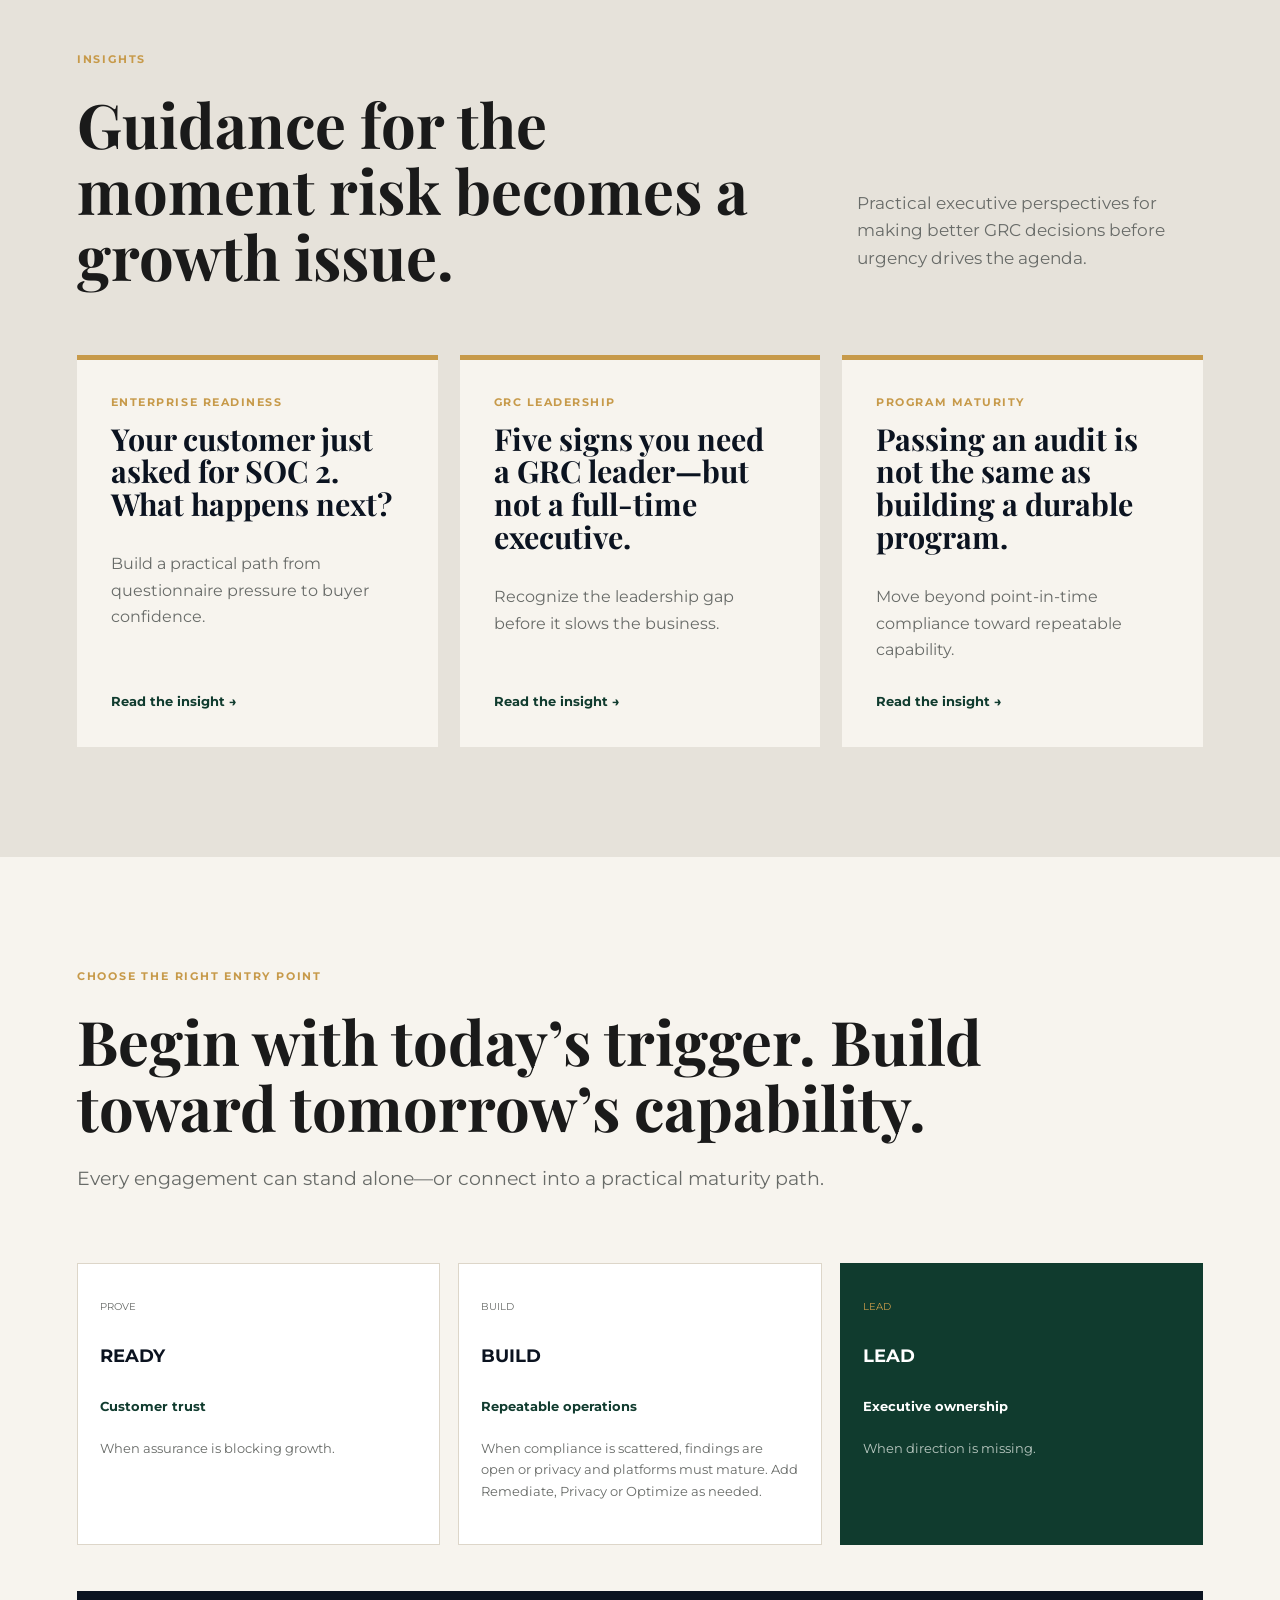
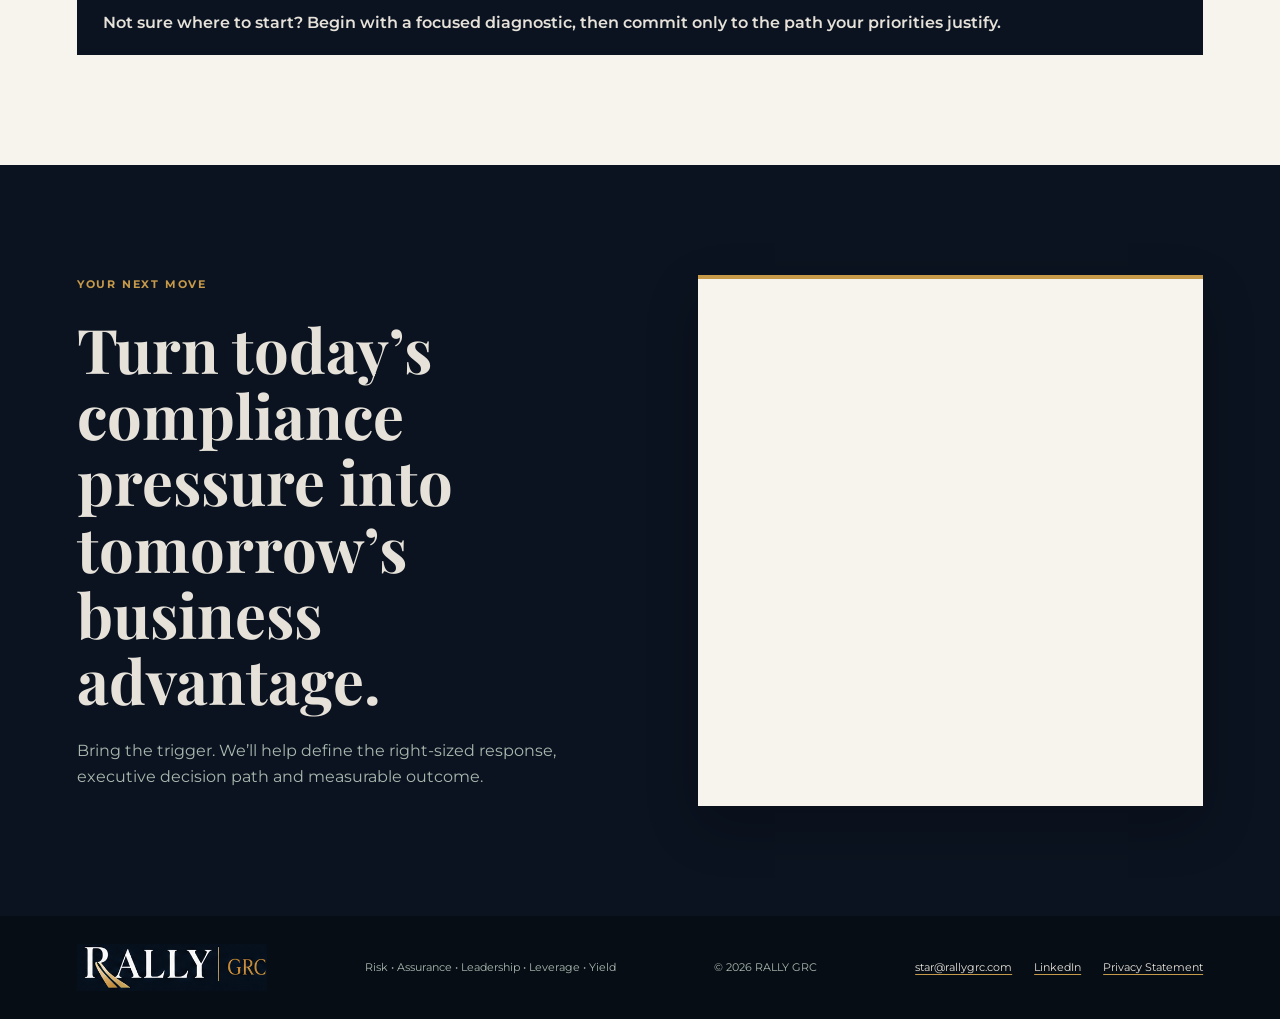
==== commit 7042fef2: "3 offerings" ====
--- a/rally-grc-website/index.html
+++ b/rally-grc-website/index.html
@@ -4,14 +4,8 @@
 <section class="leadership" id="leadership"><div class="leadership-story reveal"><p class="eyebrow">LEADERSHIP</p><h2>We’ve been in your seat.</h2><p class="leadership-lede">RALLY GRC is led by Star Moran, an enterprise risk and compliance executive with more than 16 years of experience building and maturing GRC, cybersecurity governance, privacy, and enterprise risk programs.</p><p>Her experience inside Fortune 500, fintech, and technology organizations—including Verizon Connect, InComm Payments, Amazon, and The Channel Company—brings a practical understanding of the pressure behind audits, customer demands, regulatory obligations, executive expectations, and business growth.</p><p>That firsthand perspective shapes how RALLY GRC works: clear priorities, right-sized governance, and programs designed to operate long after the immediate deadline has passed.</p><a class="button leadership-cta" href="#consultation">Start a conversation <span>→</span></a></div><div class="leadership-proof reveal"><article><strong>16+ years</strong><span>Leading enterprise GRC, privacy, cybersecurity governance, and risk programs</span></article><article><strong>Enterprise assurance</strong><span>Experience leading programs supporting SOC 1, SOC 2, PCI DSS, HIPAA, and HITRUST</span></article><article><strong>Executive perspective</strong><span>Board-ready risk reporting, cross-functional leadership, and business-aligned governance</span></article><article><strong>MBA • CISM • CRISC • CGEIT • CDPSE</strong><span>Business leadership reinforced by recognized governance, risk, security, and privacy credentials</span></article></div><div class="experience-band"><span>Prior professional experience includes</span><div><strong>Verizon Connect</strong><i>•</i><strong>InComm Payments</strong><i>•</i><strong>Amazon</strong><i>•</i><strong>The Channel Company</strong></div><small>Company names reflect prior professional experience and do not imply client relationships or endorsements of RALLY GRC.</small></div></section>
 <section class="framework" id="framework"><div class="advisory-feature"><div class="section-intro reveal"><p class="eyebrow">THE RALLY FRAMEWORK</p><h2>Compliance should create momentum—not drag.</h2><p>We connect risk, assurance and leadership to the outcomes your business needs next.</p></div><figure class="photo-frame reveal"><img src="assets/photos/advisory-conversation.webp" width="1600" height="900" alt="Professionals discussing strategy with laptops during an advisory session" loading="lazy"></figure></div><div class="framework-path"><article><b>R</b><h3>Risk</h3><p>See the exposure that can slow growth.</p></article><article><b>A</b><h3>Assurance</h3><p>Build evidence that earns confidence.</p></article><article><b>L</b><h3>Leadership</h3><p>Set priorities and accountable decisions.</p></article><article><b>L</b><h3>Leverage</h3><p>Use maturity to strengthen market position.</p></article><article><b>Y</b><h3>Yield</h3><p>Translate trust into measurable value.</p></article></div><p class="framework-result">The result: a right-sized GRC program that protects the business—and helps it move faster.</p></section>
 <section class="who section-dark" id="who"><div class="section-heading light"><div><p class="eyebrow">WHO WE HELP</p><h2>Built for the moment compliance gets serious.</h2></div><p>RALLY GRC meets organizations where growth has created more scrutiny than the current team, program or platform can absorb.</p></div><div class="audience-grid"><article><span>01</span><h3>Startups & SMBs</h3><p>Enterprise deals demand credible assurance now.</p></article><article><span>02</span><h3>Growing companies</h3><p>Executive GRC ownership is needed before a full-time hire.</p></article><article><span>03</span><h3>100–1,000 employees</h3><p>Scattered compliance must become a durable program.</p></article><article><span>04</span><h3>Mid-market & enterprise</h3><p>Privacy and GRC technology need to create more value.</p></article></div></section><figure class="photo-frame homepage-photo reveal"><img src="assets/photos/board-meeting.webp" width="1600" height="800" alt="Executives discussing business priorities in a boardroom" loading="lazy"></figure>
-<section class="services" id="services"><div class="section-heading"><div><p class="eyebrow">RALLY GRC OFFERINGS</p><h2>Start with the pressure you feel now.</h2></div><p>Each focused engagement resolves an immediate trigger and builds capability you can keep using.</p></div><div class="service-list">
-<article class="service reveal"><span class="service-num">01</span><div class="service-copy"><p class="service-label">RALLY GRC | READY</p><h3>Win the deal before compliance becomes the blocker.</h3><p>For startups and SMBs facing a SOC 2, ISO 27001 or customer-assurance request.</p><em>Trigger: a customer, investor or partner requests proof.</em></div><div class="service-delivery"><span>What we deliver</span><ul><li>Executive gap assessment</li><li>Prioritized readiness roadmap</li><li>Evidence and control strategy</li><li>Buyer-ready trust narrative</li></ul><strong>Move from “not ready” to a credible plan—without wasting cycles.</strong></div></article>
-<article class="service reveal"><span class="service-num">02</span><div class="service-copy"><p class="service-label">RALLY GRC | LEAD</p><h3>Add executive GRC leadership before adding executive overhead.</h3><p>For growing companies that need seasoned direction and clear ownership.</p><em>Trigger: GRC leadership is needed before a $200K+ full-time executive.</em></div><div class="service-delivery"><span>What we deliver</span><ul><li>Executive and board advisory</li><li>Risk-based program priorities</li><li>Audit and stakeholder leadership</li><li>Flexible operating cadence</li></ul><strong>Gain senior judgment and faster decisions at the stage you need them.</strong></div></article>
-<article class="service reveal"><span class="service-num">03</span><div class="service-copy"><p class="service-label">RALLY GRC | BUILD</p><h3>Replace scattered compliance activity with an operating system.</h3><p>For organizations with 100–1,000 employees and no cohesive formal program.</p><em>Trigger: policies, owners, evidence and reporting live everywhere.</em></div><div class="service-delivery"><span>What we deliver</span><ul><li>Target operating model</li><li>Governance and accountability</li><li>Control and policy architecture</li><li>Metrics and executive reporting</li></ul><strong>Create a durable program that scales across audits, customers and business units.</strong></div></article>
-<article class="service reveal"><span class="service-num">04</span><div class="service-copy"><p class="service-label">RALLY GRC | REMEDIATE</p><h3>Turn findings into decisive, visible progress.</h3><p>For companies with open findings, control gaps or a clock already running.</p><em>Trigger: an audit, customer, regulator or board identifies deficiencies.</em></div><div class="service-delivery"><span>What we deliver</span><ul><li>Finding validation and triage</li><li>Risk-ranked action plan</li><li>Owner and evidence discipline</li><li>Executive progress reporting</li></ul><strong>Reduce exposure quickly while restoring confidence.</strong></div></article>
-<article class="service reveal"><span class="service-num">05</span><div class="service-copy"><p class="service-label">RALLY GRC | PRIVACY</p><h3>Make privacy a business capability—not a legal fire drill.</h3><p>For companies handling customer or regulated personal data.</p><em>Trigger: GDPR, CCPA, contractual or market privacy obligations.</em></div><div class="service-delivery"><span>What we deliver</span><ul><li>Obligation and data-flow review</li><li>Program maturity assessment</li><li>Priority risk roadmap</li><li>Practical governance design</li></ul><strong>Reduce exposure while enabling responsible data use and market expansion.</strong></div></article>
-<article class="service reveal"><span class="service-num">06</span><div class="service-copy"><p class="service-label">RALLY GRC | OPTIMIZE</p><h3>Recover the value trapped inside your GRC platform.</h3><p>For mid-market and enterprise organizations using ServiceNow or OneTrust.</p><em>Trigger: workflows, data, ownership or adoption are not working.</em></div><div class="service-delivery"><span>What we deliver</span><ul><li>Process and configuration diagnostic</li><li>Workflow simplification</li><li>Data and ownership model</li><li>Adoption and optimization roadmap</li></ul><strong>Improve adoption, reporting and throughput—without another reimplementation.</strong></div></article></div></section>
+<section class="services" id="services"><div class="section-heading"><div><p class="eyebrow">RALLY GRC OFFERINGS</p><h2>Three ways to start. One path forward.</h2></div><p>Choose the entry point that matches the pressure you feel now. Each engagement stands alone—and together they form a practical maturity path.</p></div><div class="service-list"><article class="service reveal"><span class="service-num">01</span><div class="service-copy"><p class="service-label">RALLY GRC | READY</p><h3>Win the deal before compliance becomes the blocker.</h3><p>For startups and SMBs facing a SOC 2, ISO 27001 or customer-assurance request—and any team that needs an honest read on where its program stands.</p><em>Trigger: a customer, investor or partner requests proof.</em></div><div class="service-delivery"><span>What we deliver</span><ul><li>Executive gap assessment</li><li>Prioritized readiness roadmap</li><li>Evidence and control strategy</li><li>Buyer-ready trust narrative</li></ul><strong>Move from “not ready” to a credible plan—without wasting cycles.</strong></div></article><article class="service reveal"><span class="service-num">02</span><div class="service-copy"><p class="service-label">RALLY GRC | BUILD</p><h3>Replace scattered compliance activity with an operating system.</h3><p>For organizations with no cohesive program, open findings, growing privacy obligations or a GRC platform that is not delivering.</p><em>Trigger: policies, owners, evidence and reporting live everywhere—or an audit, regulator or board has named the gaps.</em></div><div class="service-delivery"><span>What we deliver</span><ul><li>Target operating model</li><li>Governance and accountability</li><li>Control and policy architecture</li><li>Metrics and executive reporting</li></ul><strong>Create a durable program that scales across audits, customers and business units.</strong></div><div class="service-modules"><span class="service-label">ADD THE MODULE YOUR SITUATION CALLS FOR</span><ul><li><b>Remediate</b><p>Turn audit, customer or regulator findings into risk-ranked, owned and evidenced progress.</p></li><li><b>Privacy</b><p>Obligation and data-flow review, maturity assessment and practical governance for GDPR, CCPA and contractual privacy requirements.</p></li><li><b>Optimize</b><p>Recover the value trapped in ServiceNow or OneTrust with simpler workflows, a clear data and ownership model and an adoption roadmap.</p></li></ul></div></article><article class="service reveal"><span class="service-num">03</span><div class="service-copy"><p class="service-label">RALLY GRC | LEAD</p><h3>Add executive GRC leadership before adding executive overhead.</h3><p>For growing companies that need seasoned direction and clear ownership.</p><em>Trigger: GRC leadership is needed before a $200K+ full-time executive.</em></div><div class="service-delivery"><span>What we deliver</span><ul><li>Executive and board advisory</li><li>Risk-based program priorities</li><li>Audit and stakeholder leadership</li><li>Flexible operating cadence</li></ul><strong>Gain senior judgment and faster decisions at the stage you need them.</strong></div></article></div></section>
 <section class="insights" id="insights"><div class="section-heading"><div><p class="eyebrow">INSIGHTS</p><h2>Guidance for the moment risk becomes a growth issue.</h2></div><p>Practical executive perspectives for making better GRC decisions before urgency drives the agenda.</p></div><div class="insight-grid"><a class="insight-card reveal" href="enterprise-readiness.html"><p>ENTERPRISE READINESS</p><h3>Your customer just asked for SOC 2. What happens next?</h3><span>Build a practical path from questionnaire pressure to buyer confidence.</span><strong>Read the insight →</strong></a><a class="insight-card reveal" href="grc-leadership.html"><p>GRC LEADERSHIP</p><h3>Five signs you need a GRC leader—but not a full-time executive.</h3><span>Recognize the leadership gap before it slows the business.</span><strong>Read the insight →</strong></a><a class="insight-card reveal" href="program-maturity.html"><p>PROGRAM MATURITY</p><h3>Passing an audit is not the same as building a durable program.</h3><span>Move beyond point-in-time compliance toward repeatable capability.</span><strong>Read the insight →</strong></a></div></section>
-<section class="path" id="path"><div class="section-intro reveal"><p class="eyebrow">CHOOSE THE RIGHT ENTRY POINT</p><h2>Begin with today’s trigger. Build toward tomorrow’s capability.</h2><p>Every engagement can stand alone—or connect into a practical maturity path.</p></div><div class="path-grid"><article><small>PROVE</small><h3>READY</h3><strong>Customer trust</strong><p>When assurance is blocking growth.</p></article><article><small>STABILIZE</small><h3>REMEDIATE</h3><strong>Risk closure</strong><p>When findings demand action.</p></article><article><small>BUILD</small><h3>BUILD</h3><strong>Repeatable operations</strong><p>When compliance is scattered.</p></article><article class="active"><small>LEAD</small><h3>LEAD</h3><strong>Executive ownership</strong><p>When direction is missing.</p></article><article><small>OPTIMIZE</small><h3>PRIVACY + OPTIMIZE</h3><strong>Scale + leverage</strong><p>When capability must mature.</p></article></div><p class="path-note">Not sure where to start? Begin with a focused diagnostic, then commit only to the path your priorities justify.</p></section>
+<section class="path" id="path"><div class="section-intro reveal"><p class="eyebrow">CHOOSE THE RIGHT ENTRY POINT</p><h2>Begin with today’s trigger. Build toward tomorrow’s capability.</h2><p>Every engagement can stand alone—or connect into a practical maturity path.</p></div><div class="path-grid three"><article><small>PROVE</small><h3>READY</h3><strong>Customer trust</strong><p>When assurance is blocking growth.</p></article><article><small>BUILD</small><h3>BUILD</h3><strong>Repeatable operations</strong><p>When compliance is scattered, findings are open or privacy and platforms must mature. Add Remediate, Privacy or Optimize as needed.</p></article><article class="active"><small>LEAD</small><h3>LEAD</h3><strong>Executive ownership</strong><p>When direction is missing.</p></article></div><p class="path-note">Not sure where to start? Begin with a focused diagnostic, then commit only to the path your priorities justify.</p></section>
 <section class="consultation section-dark" id="consultation"><div><p class="eyebrow">YOUR NEXT MOVE</p><h2>Turn today’s compliance pressure into tomorrow’s business advantage.</h2><p>Bring the trigger. We’ll help define the right-sized response, executive decision path and measurable outcome.</p></div><div class="honeybook-embed" aria-label="Schedule a RALLY GRC strategy call"><div class="hb-p-6a7f34c6a8d1804556ac3901-1"></div><img height="1" width="1" style="display:none" alt="" src="https://www.honeybook.com/p.png?pid=6a7f34c6a8d1804556ac3901"><script>(function(h,b,s,n,i,p,e,t){h._HB_=h._HB_||{};h._HB_.pid=i;t=b.createElement(s);t.type="text/javascript";t.async=!0;t.src=n;e=b.getElementsByTagName(s)[0];e.parentNode.insertBefore(t,e)})(window,document,"script","https://widget.honeybook.com/assets_users_production/websiteplacements/placement-controller.min.js","6a7f34c6a8d1804556ac3901");</script></div></section></main>
 <footer><a href="#home" class="brand"><img src="assets/rally-grc-logo-dark.png" alt="RALLY GRC"></a><p>Risk • Assurance • Leadership • Leverage • Yield</p><p>© <span id="year"></span> RALLY GRC</p><p class="footer-links"><a class="footer-link" href="mailto:star@rallygrc.com">star@rallygrc.com</a><a class="footer-link" href="https://www.linkedin.com/company/rally-grc/" target="_blank" rel="noopener noreferrer">LinkedIn</a><a class="footer-link" href="privacy-policy.html">Privacy Statement</a></p></footer><script src="script.js"></script></body></html>
--- a/rally-grc-website/navigation.css
+++ b/rally-grc-website/navigation.css
@@ -10,3 +10,11 @@
 .footer-link{color:var(--cream);text-decoration:underline;text-decoration-color:var(--gold);text-underline-offset:3px}
 .footer-link:hover{color:var(--gold)}
 .footer-links{display:flex;flex-wrap:wrap;gap:8px 22px}
+/* Three-offer structure */
+.service-modules{grid-column:2 / -1;background:var(--paper);border:1px solid var(--line);border-left:3px solid var(--gold);padding:24px 28px}
+.service-modules ul{list-style:none;margin:16px 0 0;padding:0;display:grid;grid-template-columns:repeat(3,1fr);gap:24px}
+.service-modules b{display:block;color:var(--navy);font-size:.95rem}
+.service-modules p{margin:6px 0 0;color:var(--muted);font-size:.84rem}
+.path-grid.three{grid-template-columns:repeat(3,1fr)}
+@media(max-width:950px){.service-modules{grid-column:2}.service-modules ul{grid-template-columns:1fr}.path-grid.three{grid-template-columns:1fr}}
+@media(max-width:620px){.service-modules{grid-column:auto}}
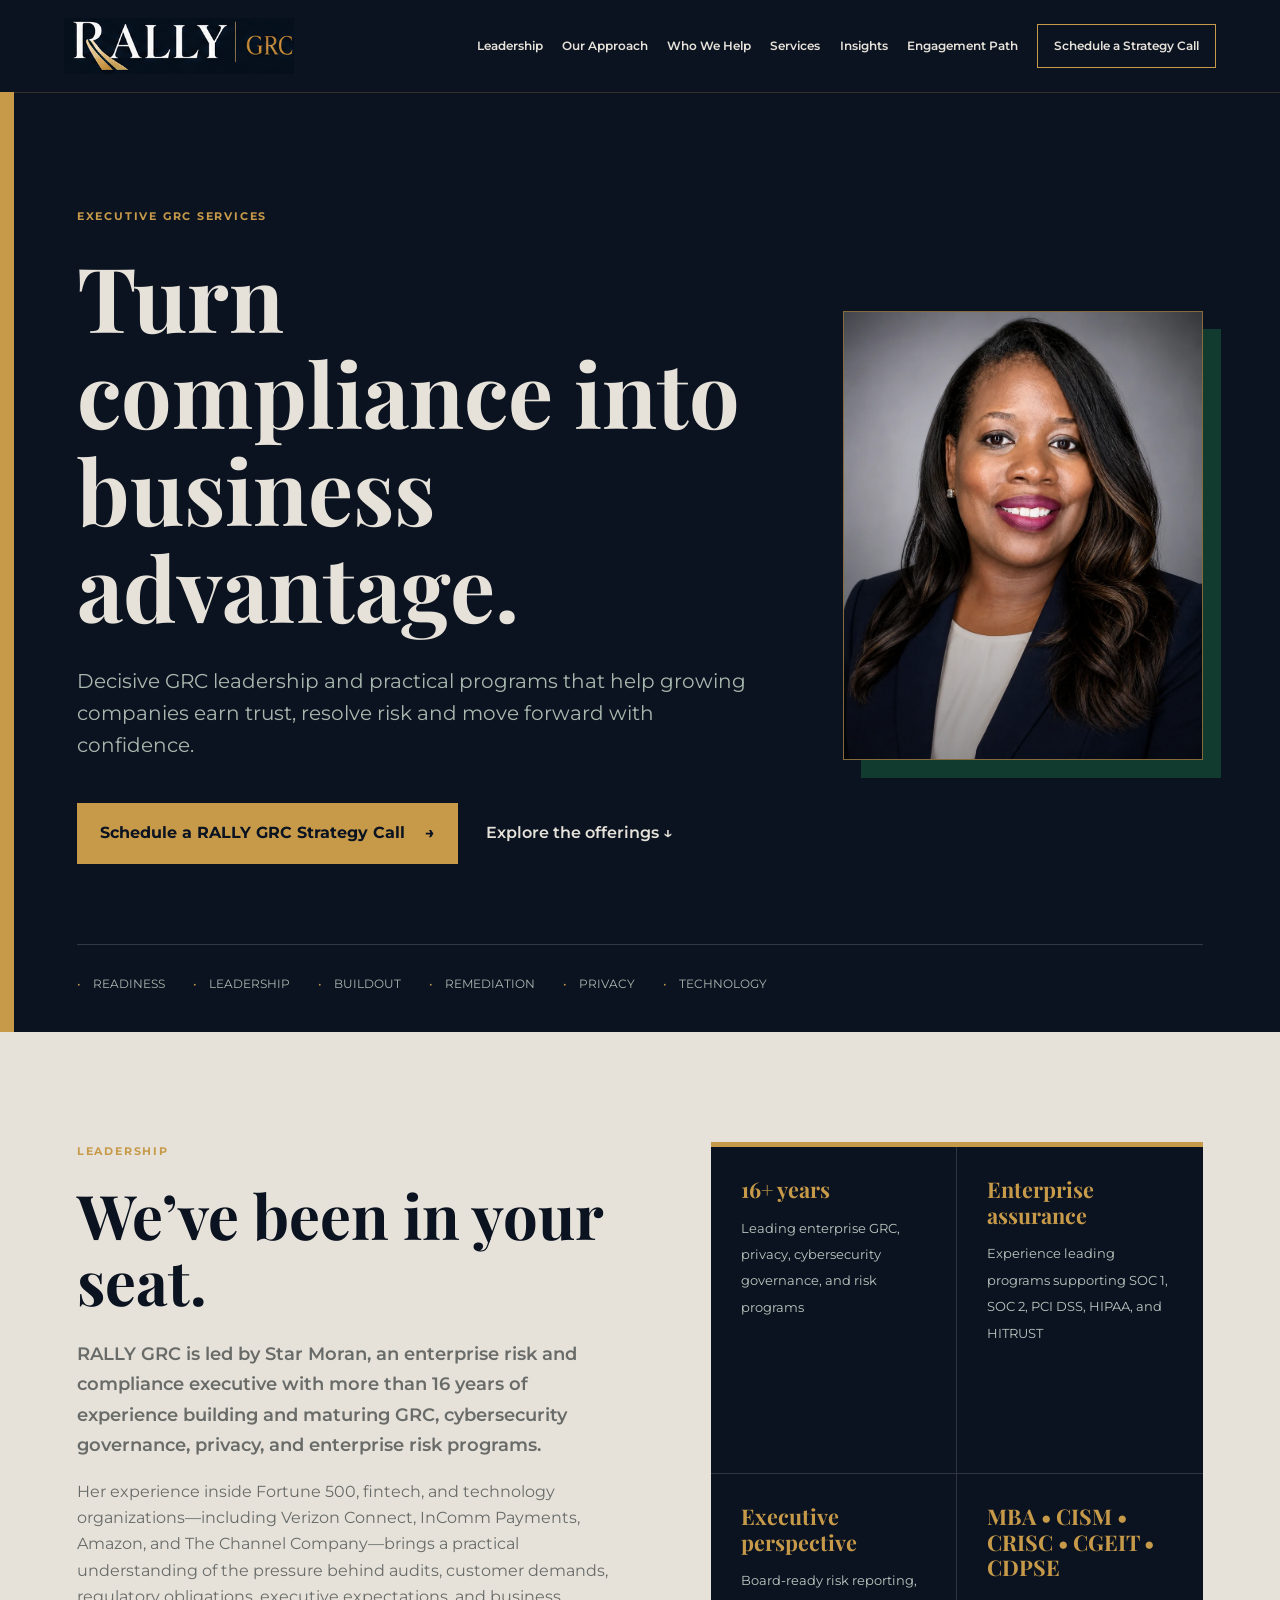
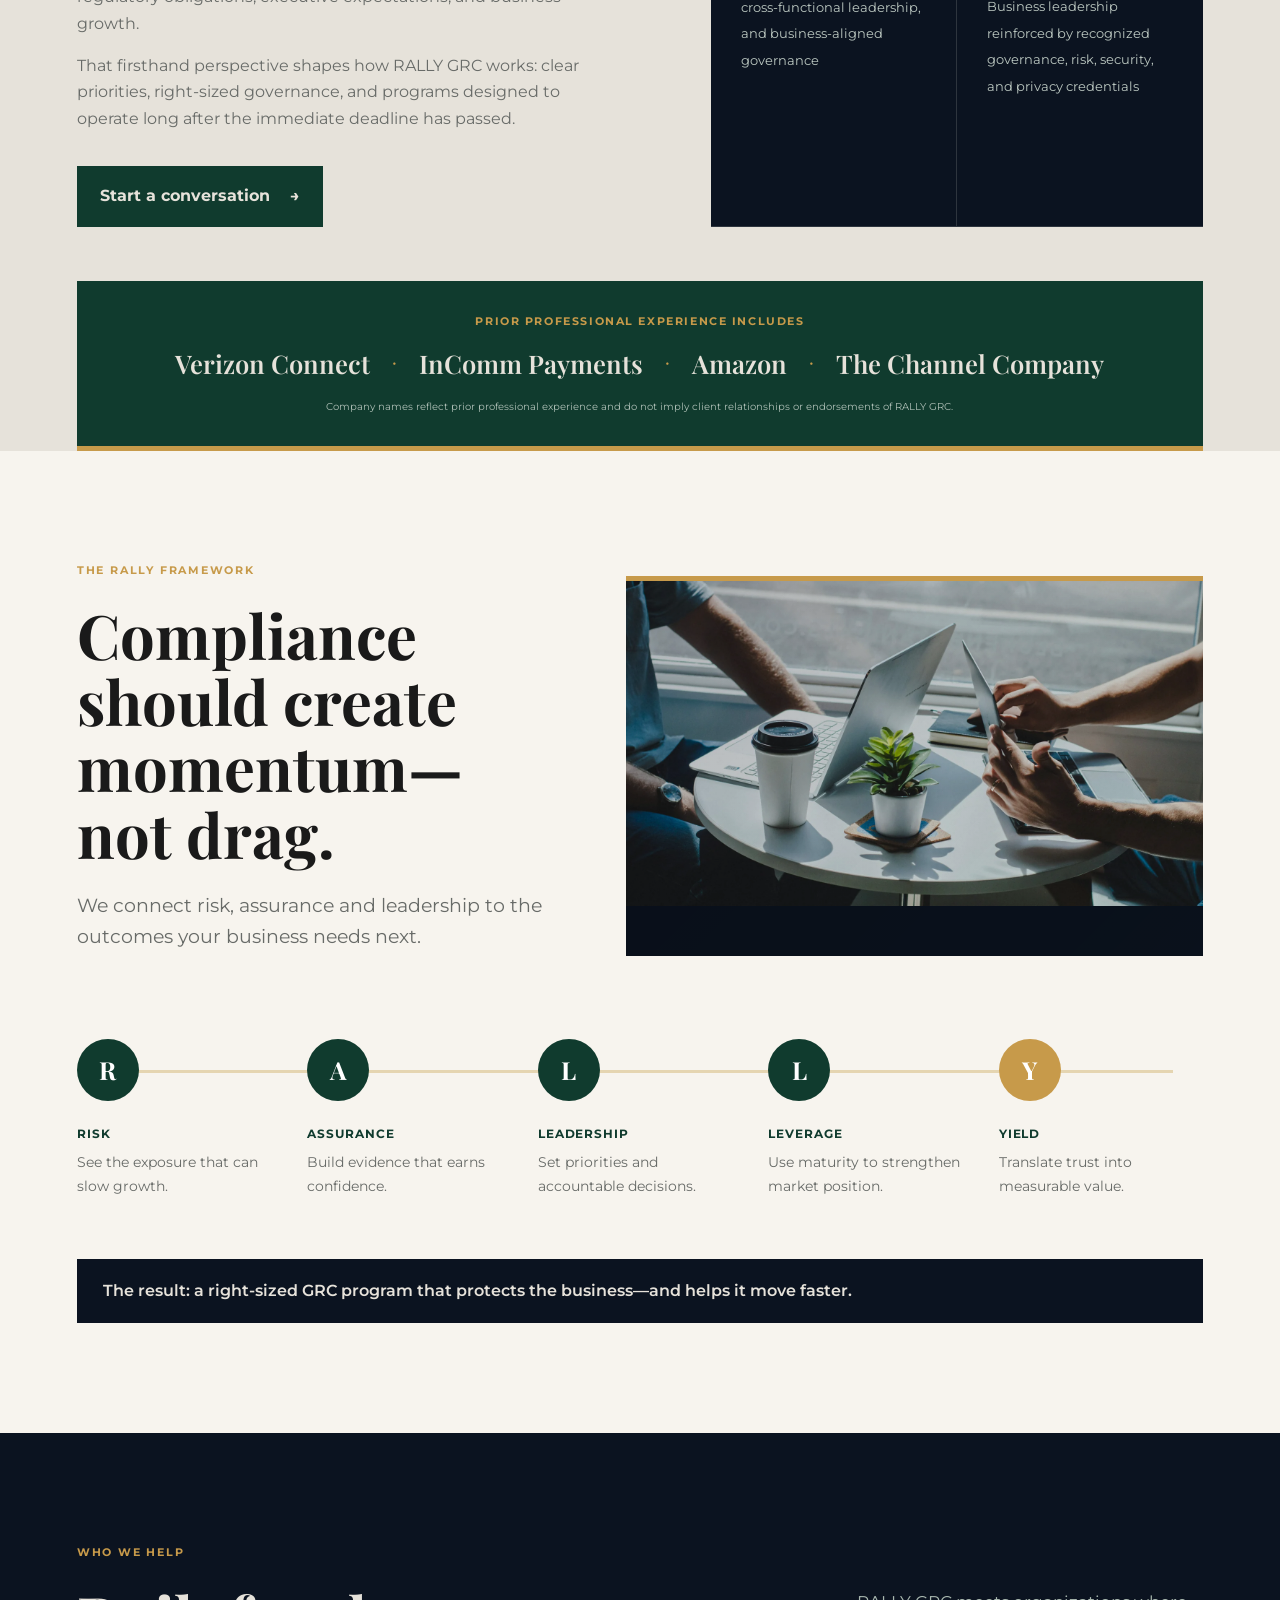
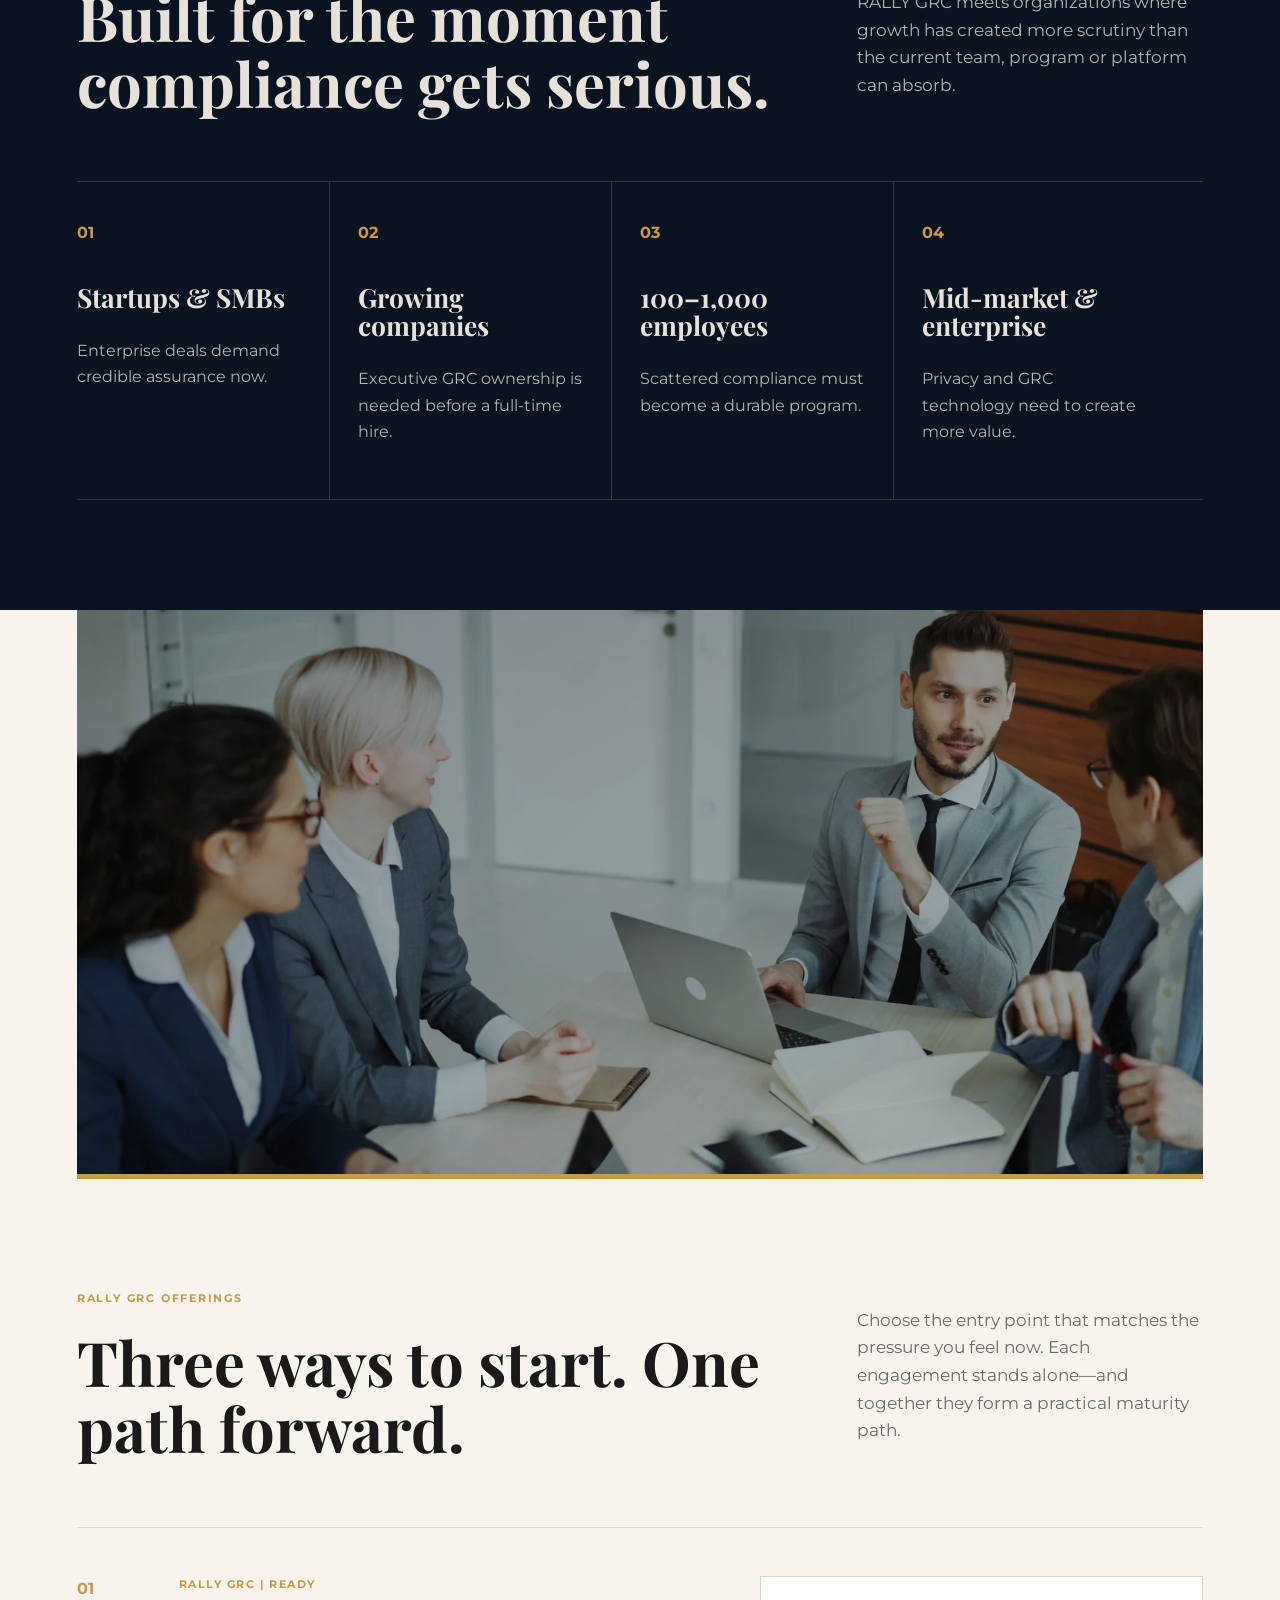
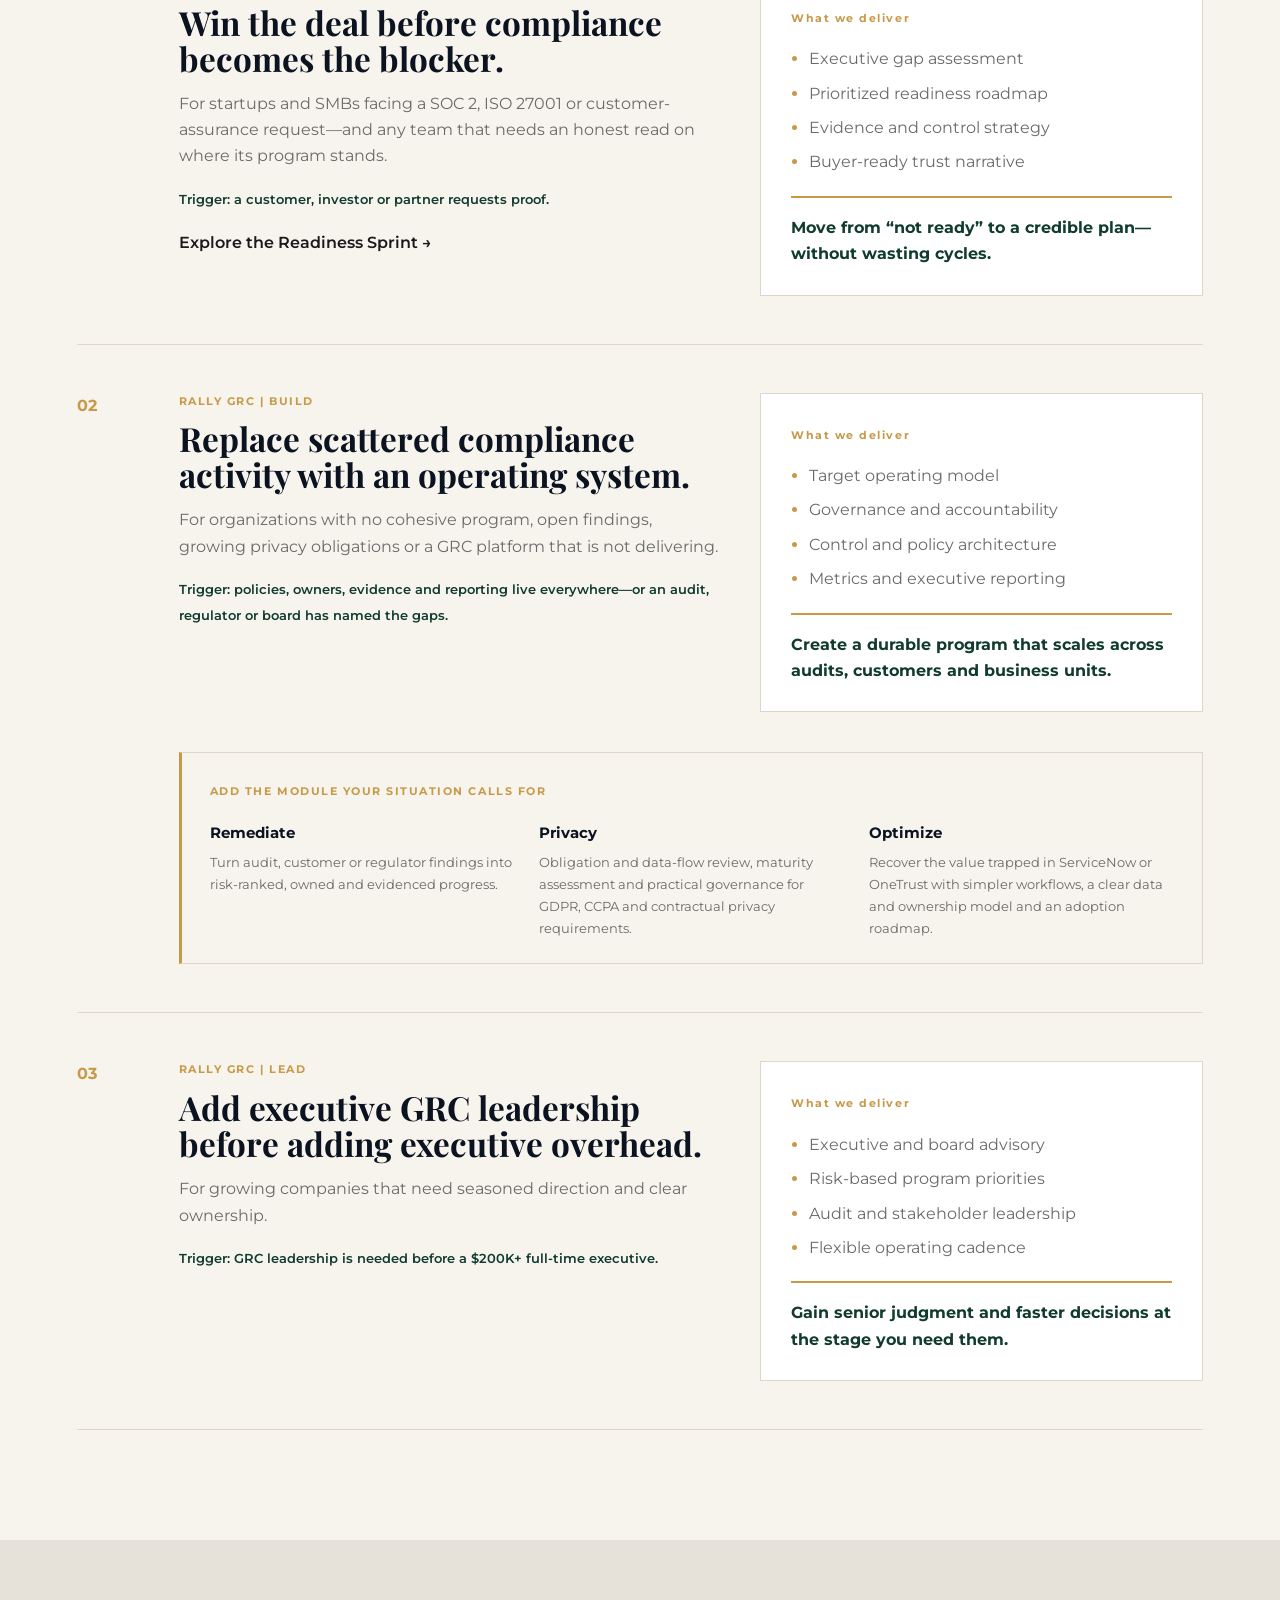
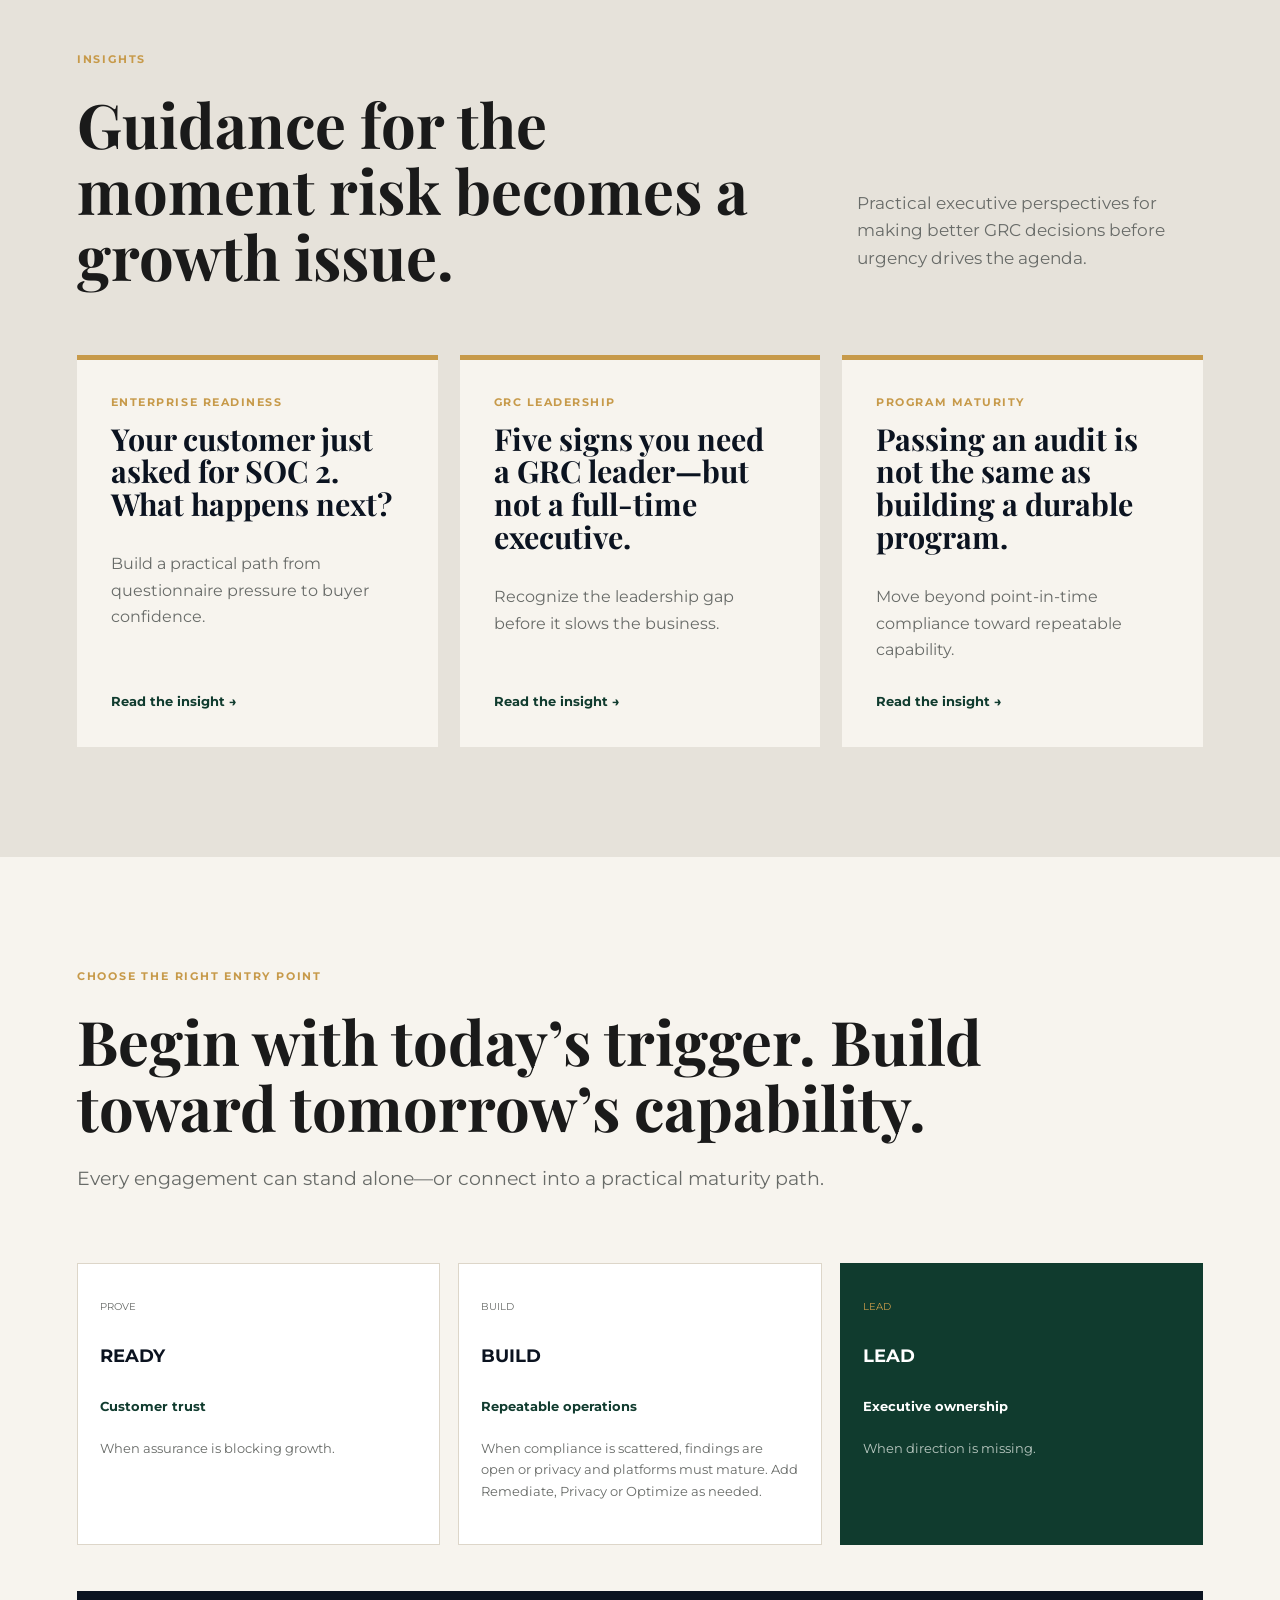
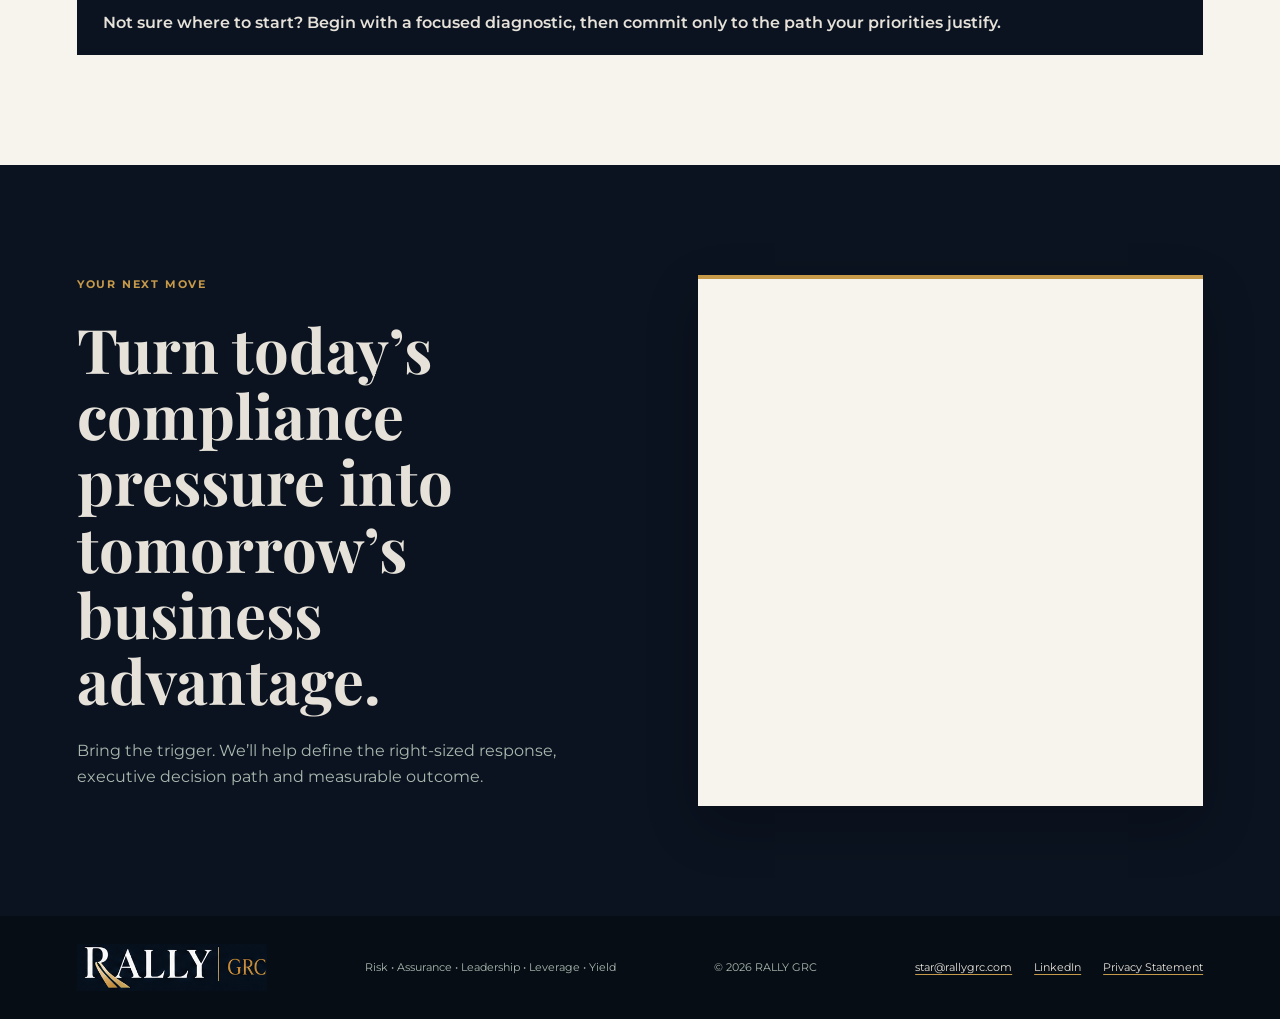
==== commit 1923f85b: "Readiness Sprint Page Update" ====
--- a/rally-grc-website/index.html
+++ b/rally-grc-website/index.html
@@ -4,7 +4,7 @@
 <section class="leadership" id="leadership"><div class="leadership-story reveal"><p class="eyebrow">LEADERSHIP</p><h2>We’ve been in your seat.</h2><p class="leadership-lede">RALLY GRC is led by Star Moran, an enterprise risk and compliance executive with more than 16 years of experience building and maturing GRC, cybersecurity governance, privacy, and enterprise risk programs.</p><p>Her experience inside Fortune 500, fintech, and technology organizations—including Verizon Connect, InComm Payments, Amazon, and The Channel Company—brings a practical understanding of the pressure behind audits, customer demands, regulatory obligations, executive expectations, and business growth.</p><p>That firsthand perspective shapes how RALLY GRC works: clear priorities, right-sized governance, and programs designed to operate long after the immediate deadline has passed.</p><a class="button leadership-cta" href="#consultation">Start a conversation <span>→</span></a></div><div class="leadership-proof reveal"><article><strong>16+ years</strong><span>Leading enterprise GRC, privacy, cybersecurity governance, and risk programs</span></article><article><strong>Enterprise assurance</strong><span>Experience leading programs supporting SOC 1, SOC 2, PCI DSS, HIPAA, and HITRUST</span></article><article><strong>Executive perspective</strong><span>Board-ready risk reporting, cross-functional leadership, and business-aligned governance</span></article><article><strong>MBA • CISM • CRISC • CGEIT • CDPSE</strong><span>Business leadership reinforced by recognized governance, risk, security, and privacy credentials</span></article></div><div class="experience-band"><span>Prior professional experience includes</span><div><strong>Verizon Connect</strong><i>•</i><strong>InComm Payments</strong><i>•</i><strong>Amazon</strong><i>•</i><strong>The Channel Company</strong></div><small>Company names reflect prior professional experience and do not imply client relationships or endorsements of RALLY GRC.</small></div></section>
 <section class="framework" id="framework"><div class="advisory-feature"><div class="section-intro reveal"><p class="eyebrow">THE RALLY FRAMEWORK</p><h2>Compliance should create momentum—not drag.</h2><p>We connect risk, assurance and leadership to the outcomes your business needs next.</p></div><figure class="photo-frame reveal"><img src="assets/photos/advisory-conversation.webp" width="1600" height="900" alt="Professionals discussing strategy with laptops during an advisory session" loading="lazy"></figure></div><div class="framework-path"><article><b>R</b><h3>Risk</h3><p>See the exposure that can slow growth.</p></article><article><b>A</b><h3>Assurance</h3><p>Build evidence that earns confidence.</p></article><article><b>L</b><h3>Leadership</h3><p>Set priorities and accountable decisions.</p></article><article><b>L</b><h3>Leverage</h3><p>Use maturity to strengthen market position.</p></article><article><b>Y</b><h3>Yield</h3><p>Translate trust into measurable value.</p></article></div><p class="framework-result">The result: a right-sized GRC program that protects the business—and helps it move faster.</p></section>
 <section class="who section-dark" id="who"><div class="section-heading light"><div><p class="eyebrow">WHO WE HELP</p><h2>Built for the moment compliance gets serious.</h2></div><p>RALLY GRC meets organizations where growth has created more scrutiny than the current team, program or platform can absorb.</p></div><div class="audience-grid"><article><span>01</span><h3>Startups & SMBs</h3><p>Enterprise deals demand credible assurance now.</p></article><article><span>02</span><h3>Growing companies</h3><p>Executive GRC ownership is needed before a full-time hire.</p></article><article><span>03</span><h3>100–1,000 employees</h3><p>Scattered compliance must become a durable program.</p></article><article><span>04</span><h3>Mid-market & enterprise</h3><p>Privacy and GRC technology need to create more value.</p></article></div></section><figure class="photo-frame homepage-photo reveal"><img src="assets/photos/board-meeting.webp" width="1600" height="800" alt="Executives discussing business priorities in a boardroom" loading="lazy"></figure>
-<section class="services" id="services"><div class="section-heading"><div><p class="eyebrow">RALLY GRC OFFERINGS</p><h2>Three ways to start. One path forward.</h2></div><p>Choose the entry point that matches the pressure you feel now. Each engagement stands alone—and together they form a practical maturity path.</p></div><div class="service-list"><article class="service reveal"><span class="service-num">01</span><div class="service-copy"><p class="service-label">RALLY GRC | READY</p><h3>Win the deal before compliance becomes the blocker.</h3><p>For startups and SMBs facing a SOC 2, ISO 27001 or customer-assurance request—and any team that needs an honest read on where its program stands.</p><em>Trigger: a customer, investor or partner requests proof.</em></div><div class="service-delivery"><span>What we deliver</span><ul><li>Executive gap assessment</li><li>Prioritized readiness roadmap</li><li>Evidence and control strategy</li><li>Buyer-ready trust narrative</li></ul><strong>Move from “not ready” to a credible plan—without wasting cycles.</strong></div></article><article class="service reveal"><span class="service-num">02</span><div class="service-copy"><p class="service-label">RALLY GRC | BUILD</p><h3>Replace scattered compliance activity with an operating system.</h3><p>For organizations with no cohesive program, open findings, growing privacy obligations or a GRC platform that is not delivering.</p><em>Trigger: policies, owners, evidence and reporting live everywhere—or an audit, regulator or board has named the gaps.</em></div><div class="service-delivery"><span>What we deliver</span><ul><li>Target operating model</li><li>Governance and accountability</li><li>Control and policy architecture</li><li>Metrics and executive reporting</li></ul><strong>Create a durable program that scales across audits, customers and business units.</strong></div><div class="service-modules"><span class="service-label">ADD THE MODULE YOUR SITUATION CALLS FOR</span><ul><li><b>Remediate</b><p>Turn audit, customer or regulator findings into risk-ranked, owned and evidenced progress.</p></li><li><b>Privacy</b><p>Obligation and data-flow review, maturity assessment and practical governance for GDPR, CCPA and contractual privacy requirements.</p></li><li><b>Optimize</b><p>Recover the value trapped in ServiceNow or OneTrust with simpler workflows, a clear data and ownership model and an adoption roadmap.</p></li></ul></div></article><article class="service reveal"><span class="service-num">03</span><div class="service-copy"><p class="service-label">RALLY GRC | LEAD</p><h3>Add executive GRC leadership before adding executive overhead.</h3><p>For growing companies that need seasoned direction and clear ownership.</p><em>Trigger: GRC leadership is needed before a $200K+ full-time executive.</em></div><div class="service-delivery"><span>What we deliver</span><ul><li>Executive and board advisory</li><li>Risk-based program priorities</li><li>Audit and stakeholder leadership</li><li>Flexible operating cadence</li></ul><strong>Gain senior judgment and faster decisions at the stage you need them.</strong></div></article></div></section>
+<section class="services" id="services"><div class="section-heading"><div><p class="eyebrow">RALLY GRC OFFERINGS</p><h2>Three ways to start. One path forward.</h2></div><p>Choose the entry point that matches the pressure you feel now. Each engagement stands alone—and together they form a practical maturity path.</p></div><div class="service-list"><article class="service reveal"><span class="service-num">01</span><div class="service-copy"><p class="service-label">RALLY GRC | READY</p><h3>Win the deal before compliance becomes the blocker.</h3><p>For startups and SMBs facing a SOC 2, ISO 27001 or customer-assurance request—and any team that needs an honest read on where its program stands.</p><em>Trigger: a customer, investor or partner requests proof.</em><a class="text-link service-more" href="readiness-sprint.html">Explore the Readiness Sprint <span>→</span></a></div><div class="service-delivery"><span>What we deliver</span><ul><li>Executive gap assessment</li><li>Prioritized readiness roadmap</li><li>Evidence and control strategy</li><li>Buyer-ready trust narrative</li></ul><strong>Move from “not ready” to a credible plan—without wasting cycles.</strong></div></article><article class="service reveal"><span class="service-num">02</span><div class="service-copy"><p class="service-label">RALLY GRC | BUILD</p><h3>Replace scattered compliance activity with an operating system.</h3><p>For organizations with no cohesive program, open findings, growing privacy obligations or a GRC platform that is not delivering.</p><em>Trigger: policies, owners, evidence and reporting live everywhere—or an audit, regulator or board has named the gaps.</em></div><div class="service-delivery"><span>What we deliver</span><ul><li>Target operating model</li><li>Governance and accountability</li><li>Control and policy architecture</li><li>Metrics and executive reporting</li></ul><strong>Create a durable program that scales across audits, customers and business units.</strong></div><div class="service-modules"><span class="service-label">ADD THE MODULE YOUR SITUATION CALLS FOR</span><ul><li><b>Remediate</b><p>Turn audit, customer or regulator findings into risk-ranked, owned and evidenced progress.</p></li><li><b>Privacy</b><p>Obligation and data-flow review, maturity assessment and practical governance for GDPR, CCPA and contractual privacy requirements.</p></li><li><b>Optimize</b><p>Recover the value trapped in ServiceNow or OneTrust with simpler workflows, a clear data and ownership model and an adoption roadmap.</p></li></ul></div></article><article class="service reveal"><span class="service-num">03</span><div class="service-copy"><p class="service-label">RALLY GRC | LEAD</p><h3>Add executive GRC leadership before adding executive overhead.</h3><p>For growing companies that need seasoned direction and clear ownership.</p><em>Trigger: GRC leadership is needed before a $200K+ full-time executive.</em></div><div class="service-delivery"><span>What we deliver</span><ul><li>Executive and board advisory</li><li>Risk-based program priorities</li><li>Audit and stakeholder leadership</li><li>Flexible operating cadence</li></ul><strong>Gain senior judgment and faster decisions at the stage you need them.</strong></div></article></div></section>
 <section class="insights" id="insights"><div class="section-heading"><div><p class="eyebrow">INSIGHTS</p><h2>Guidance for the moment risk becomes a growth issue.</h2></div><p>Practical executive perspectives for making better GRC decisions before urgency drives the agenda.</p></div><div class="insight-grid"><a class="insight-card reveal" href="enterprise-readiness.html"><p>ENTERPRISE READINESS</p><h3>Your customer just asked for SOC 2. What happens next?</h3><span>Build a practical path from questionnaire pressure to buyer confidence.</span><strong>Read the insight →</strong></a><a class="insight-card reveal" href="grc-leadership.html"><p>GRC LEADERSHIP</p><h3>Five signs you need a GRC leader—but not a full-time executive.</h3><span>Recognize the leadership gap before it slows the business.</span><strong>Read the insight →</strong></a><a class="insight-card reveal" href="program-maturity.html"><p>PROGRAM MATURITY</p><h3>Passing an audit is not the same as building a durable program.</h3><span>Move beyond point-in-time compliance toward repeatable capability.</span><strong>Read the insight →</strong></a></div></section>
 <section class="path" id="path"><div class="section-intro reveal"><p class="eyebrow">CHOOSE THE RIGHT ENTRY POINT</p><h2>Begin with today’s trigger. Build toward tomorrow’s capability.</h2><p>Every engagement can stand alone—or connect into a practical maturity path.</p></div><div class="path-grid three"><article><small>PROVE</small><h3>READY</h3><strong>Customer trust</strong><p>When assurance is blocking growth.</p></article><article><small>BUILD</small><h3>BUILD</h3><strong>Repeatable operations</strong><p>When compliance is scattered, findings are open or privacy and platforms must mature. Add Remediate, Privacy or Optimize as needed.</p></article><article class="active"><small>LEAD</small><h3>LEAD</h3><strong>Executive ownership</strong><p>When direction is missing.</p></article></div><p class="path-note">Not sure where to start? Begin with a focused diagnostic, then commit only to the path your priorities justify.</p></section>
 <section class="consultation section-dark" id="consultation"><div><p class="eyebrow">YOUR NEXT MOVE</p><h2>Turn today’s compliance pressure into tomorrow’s business advantage.</h2><p>Bring the trigger. We’ll help define the right-sized response, executive decision path and measurable outcome.</p></div><div class="honeybook-embed" aria-label="Schedule a RALLY GRC strategy call"><div class="hb-p-6a7f34c6a8d1804556ac3901-1"></div><img height="1" width="1" style="display:none" alt="" src="https://www.honeybook.com/p.png?pid=6a7f34c6a8d1804556ac3901"><script>(function(h,b,s,n,i,p,e,t){h._HB_=h._HB_||{};h._HB_.pid=i;t=b.createElement(s);t.type="text/javascript";t.async=!0;t.src=n;e=b.getElementsByTagName(s)[0];e.parentNode.insertBefore(t,e)})(window,document,"script","https://widget.honeybook.com/assets_users_production/websiteplacements/placement-controller.min.js","6a7f34c6a8d1804556ac3901");</script></div></section></main>
--- a/rally-grc-website/navigation.css
+++ b/rally-grc-website/navigation.css
@@ -18,3 +18,4 @@
 .path-grid.three{grid-template-columns:repeat(3,1fr)}
 @media(max-width:950px){.service-modules{grid-column:2}.service-modules ul{grid-template-columns:1fr}.path-grid.three{grid-template-columns:1fr}}
 @media(max-width:620px){.service-modules{grid-column:auto}}
+.service-more{display:inline-block;margin-top:18px}
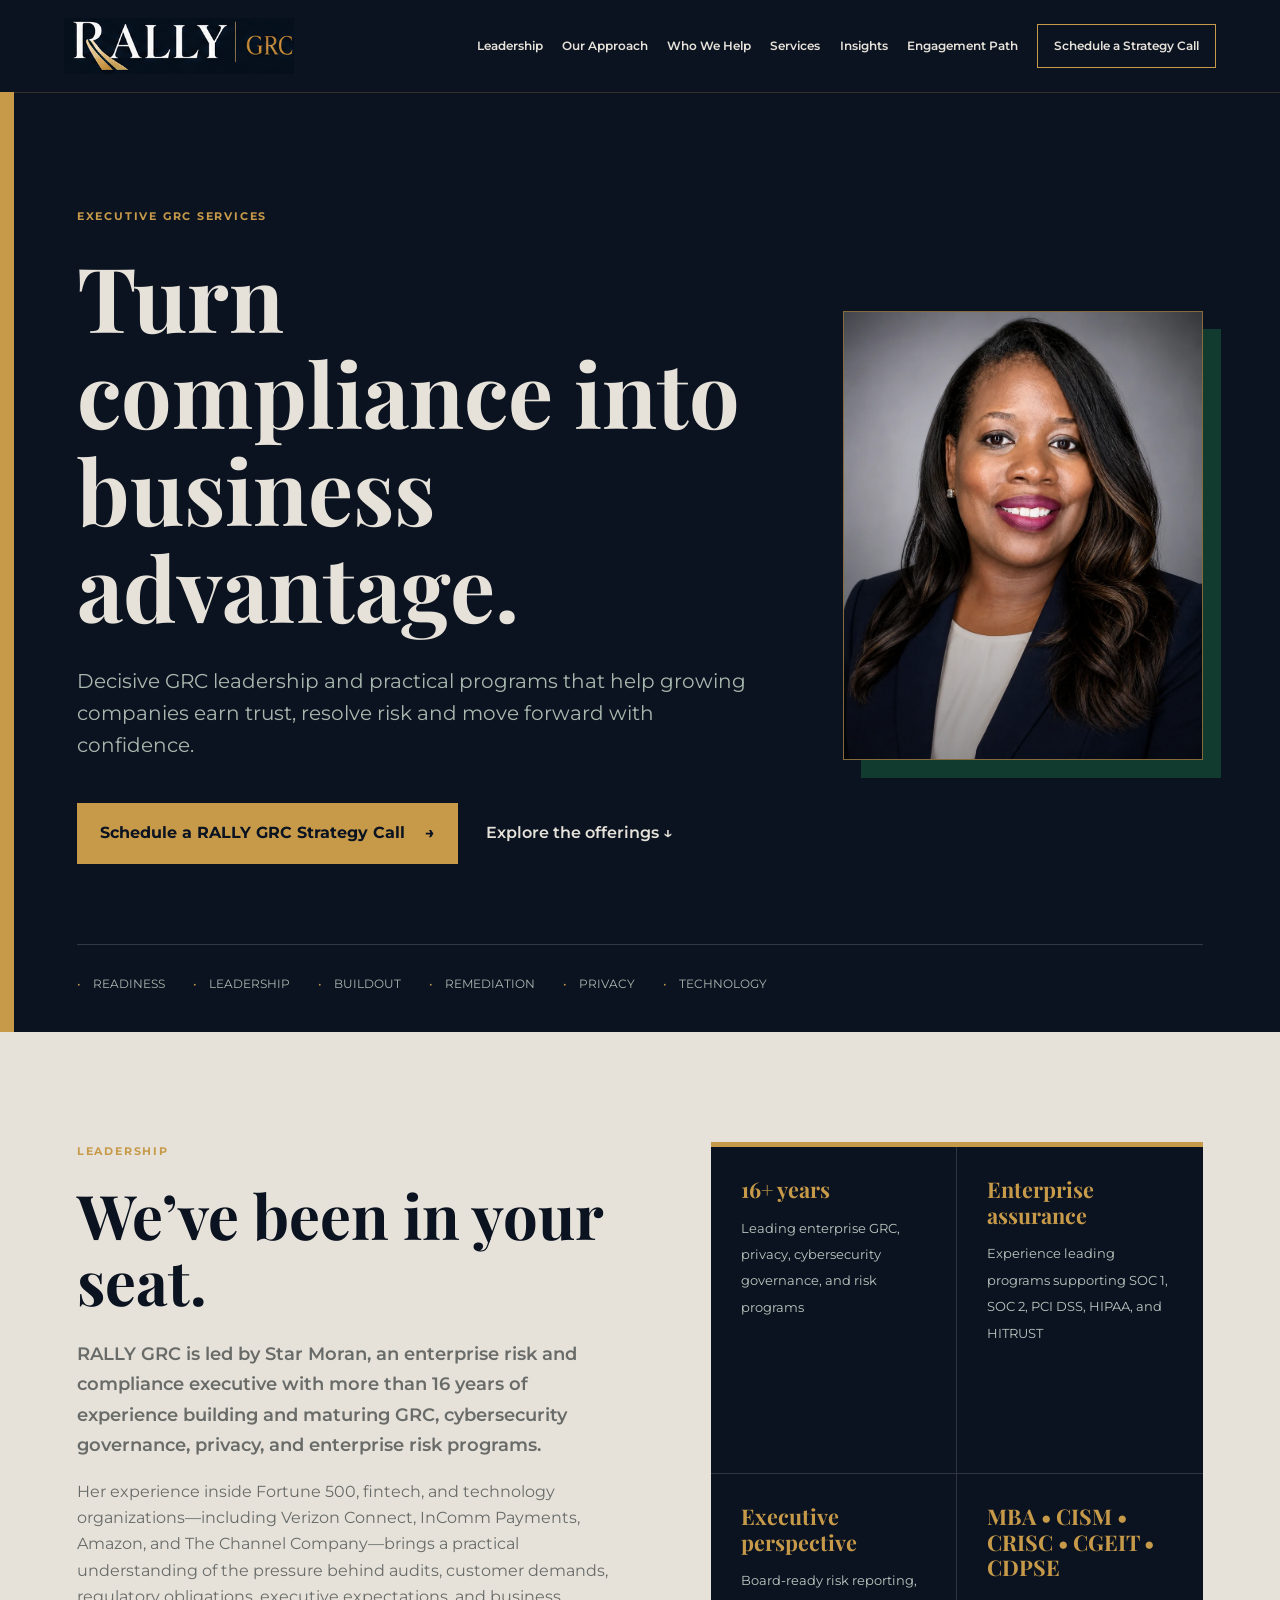
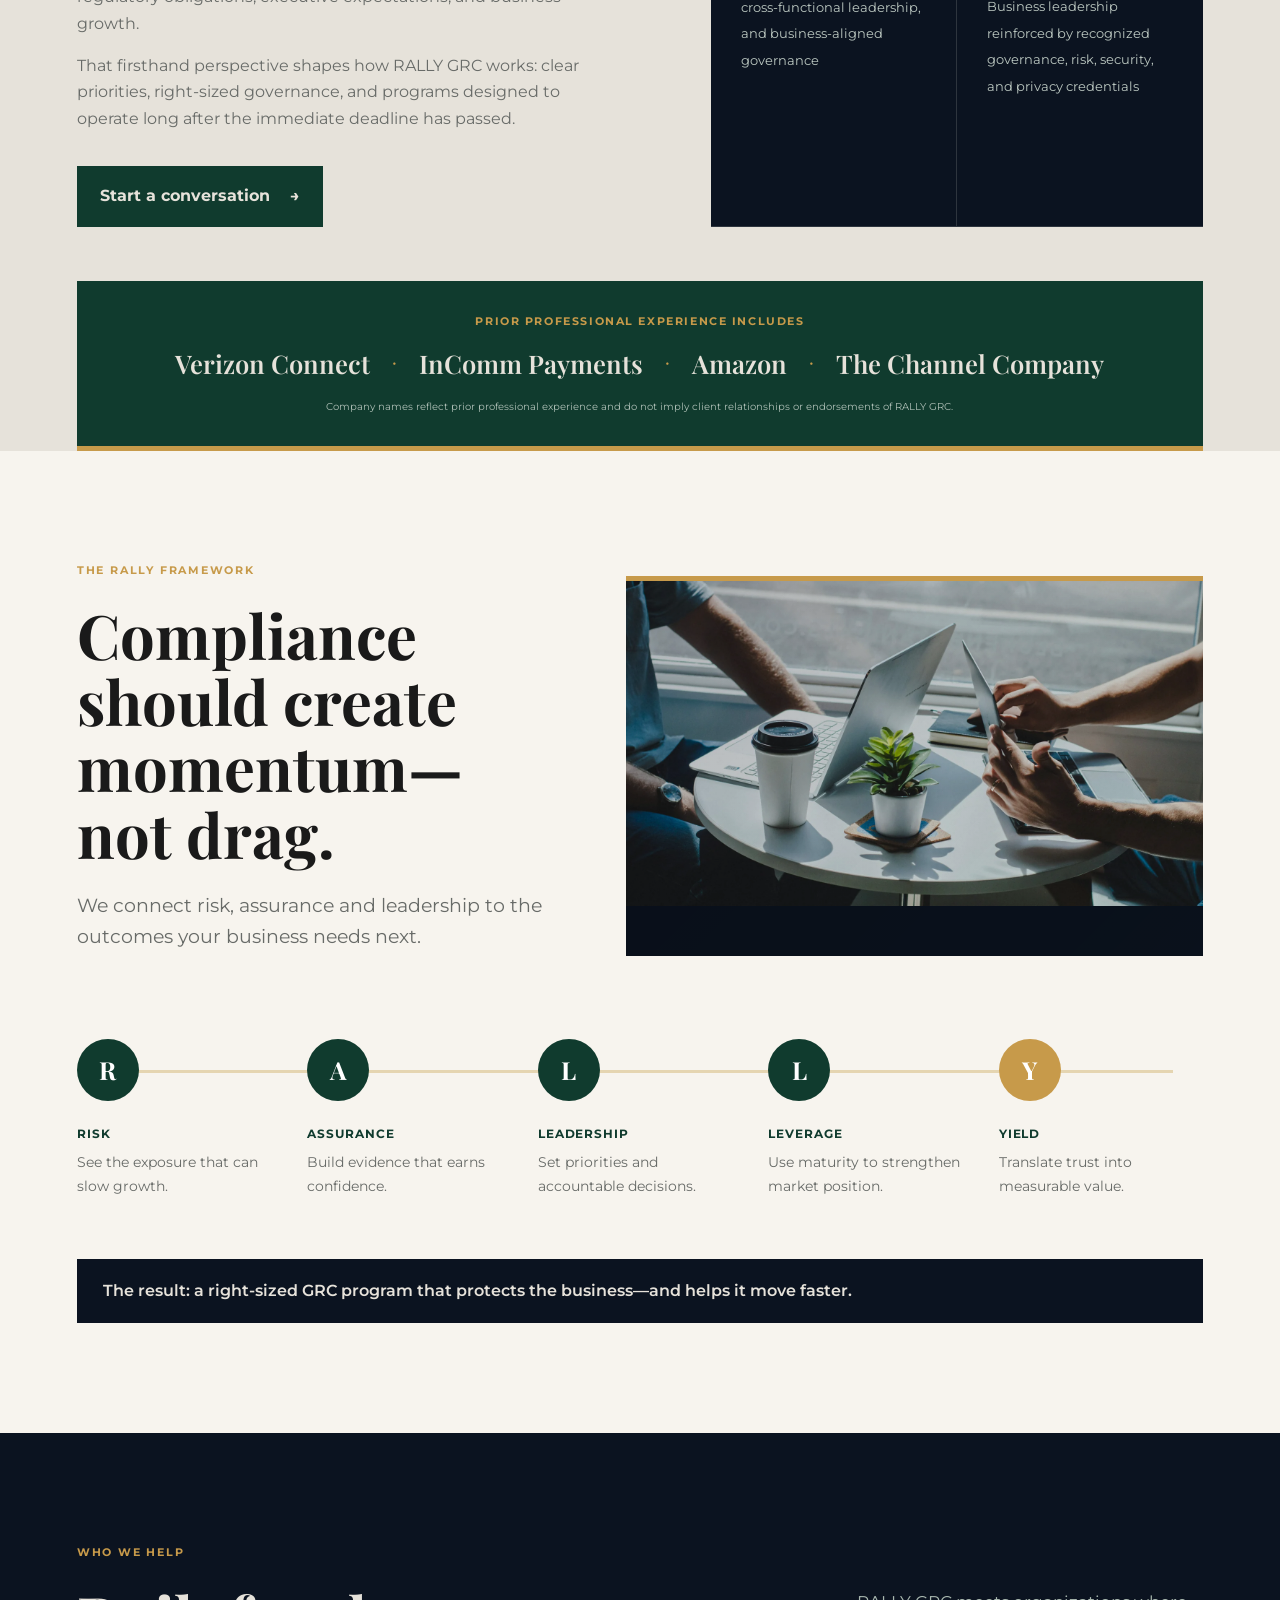
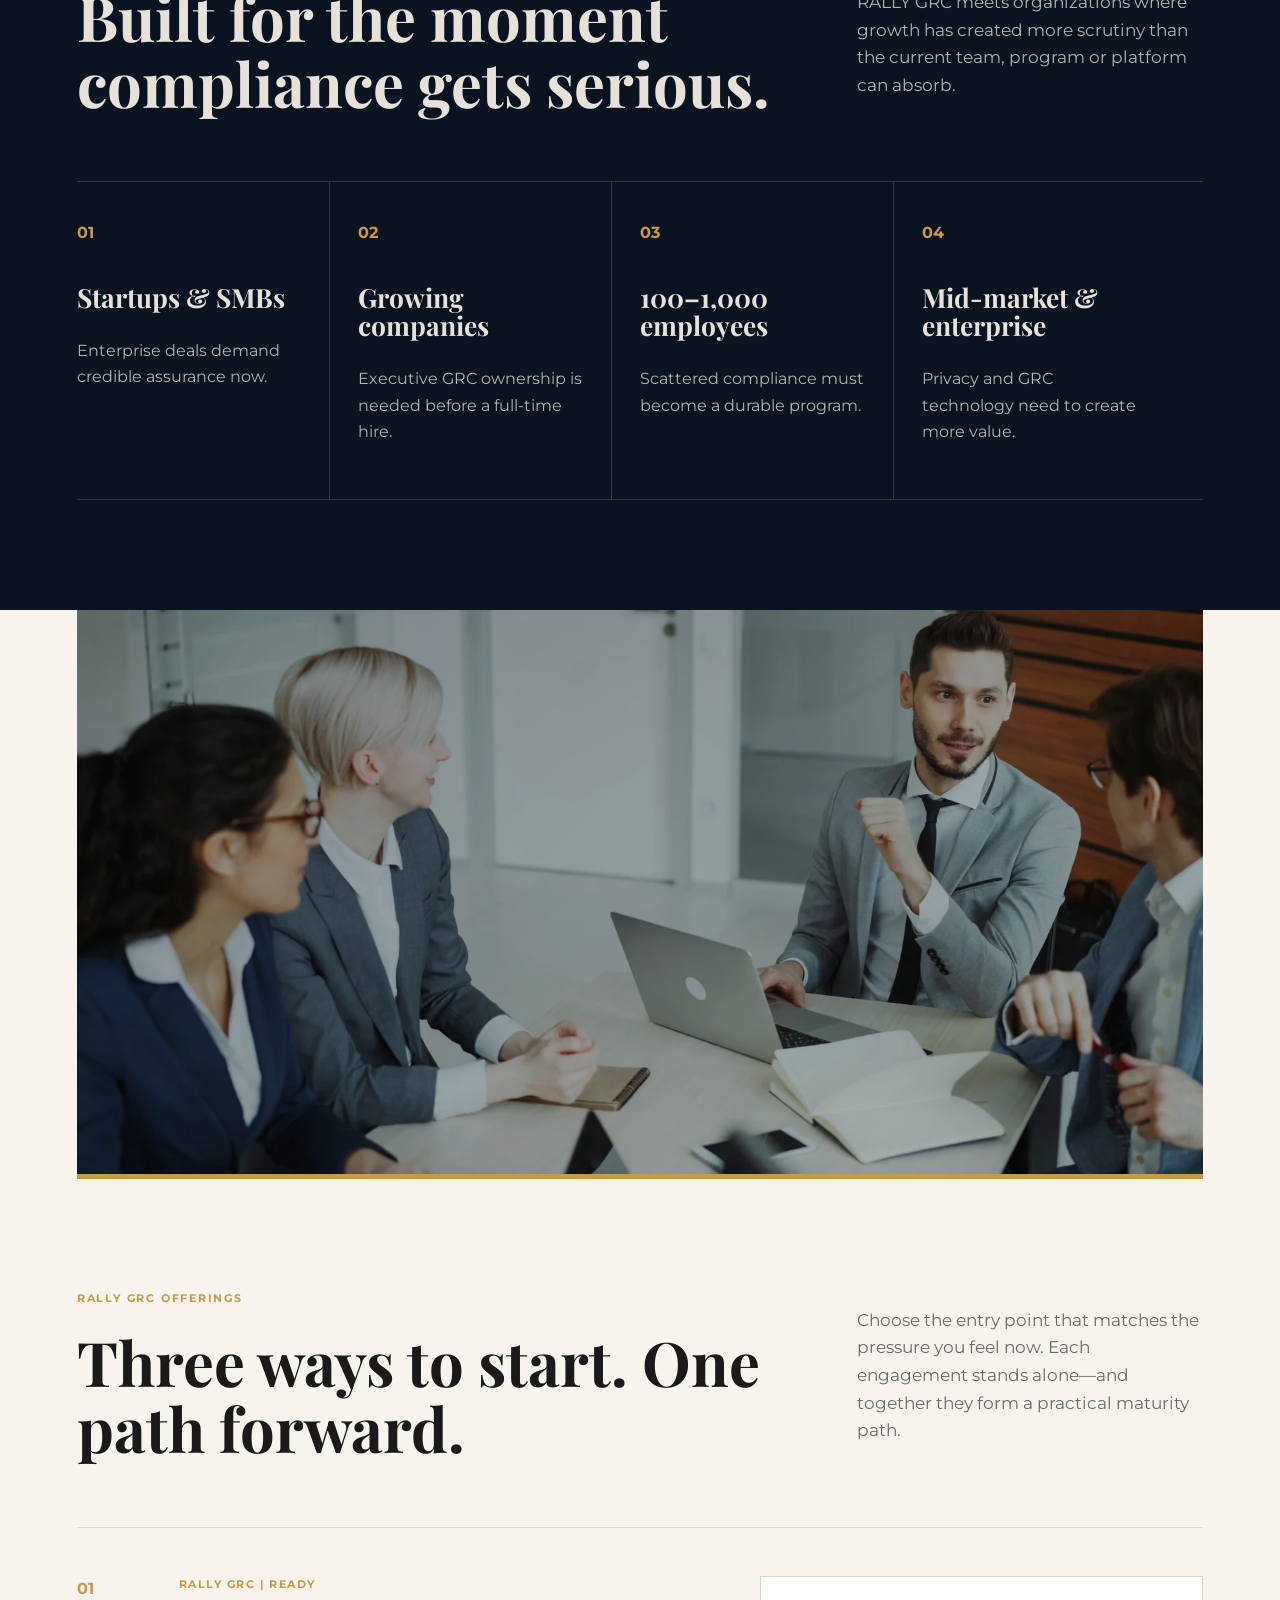
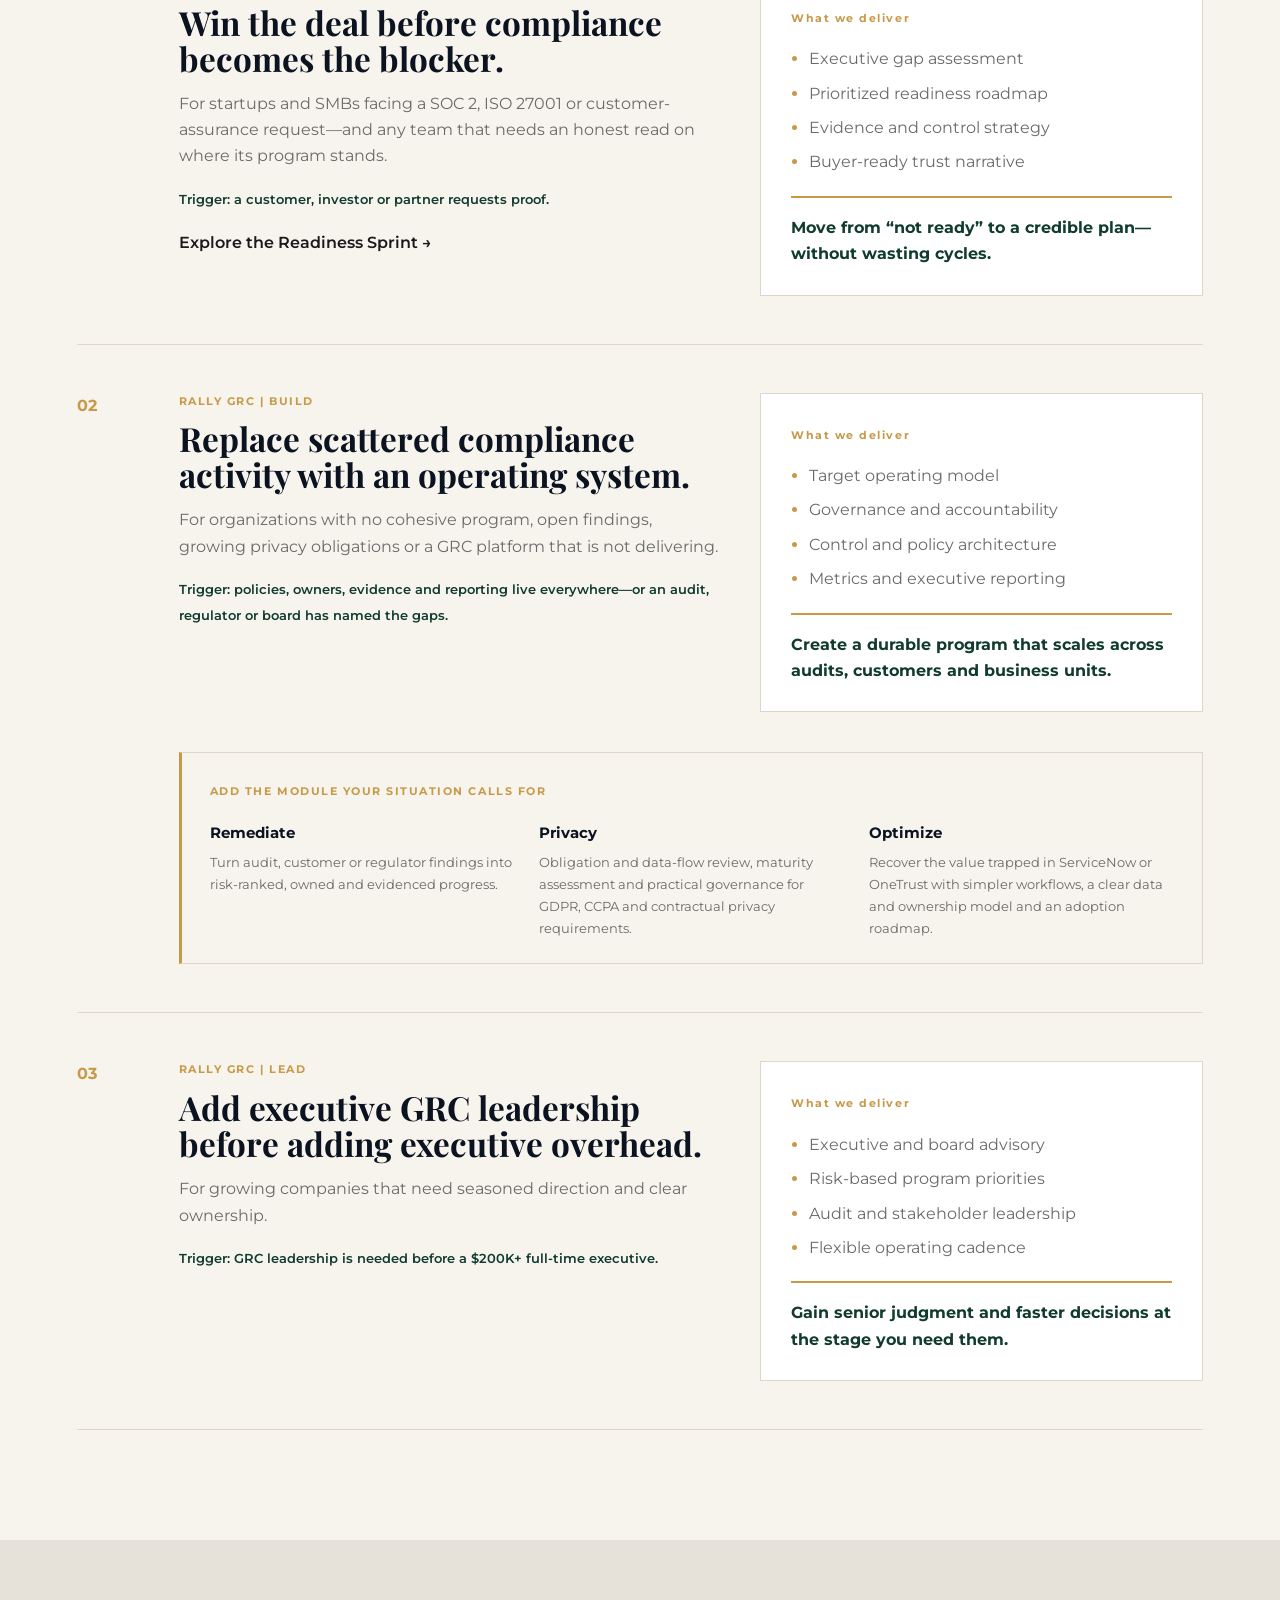
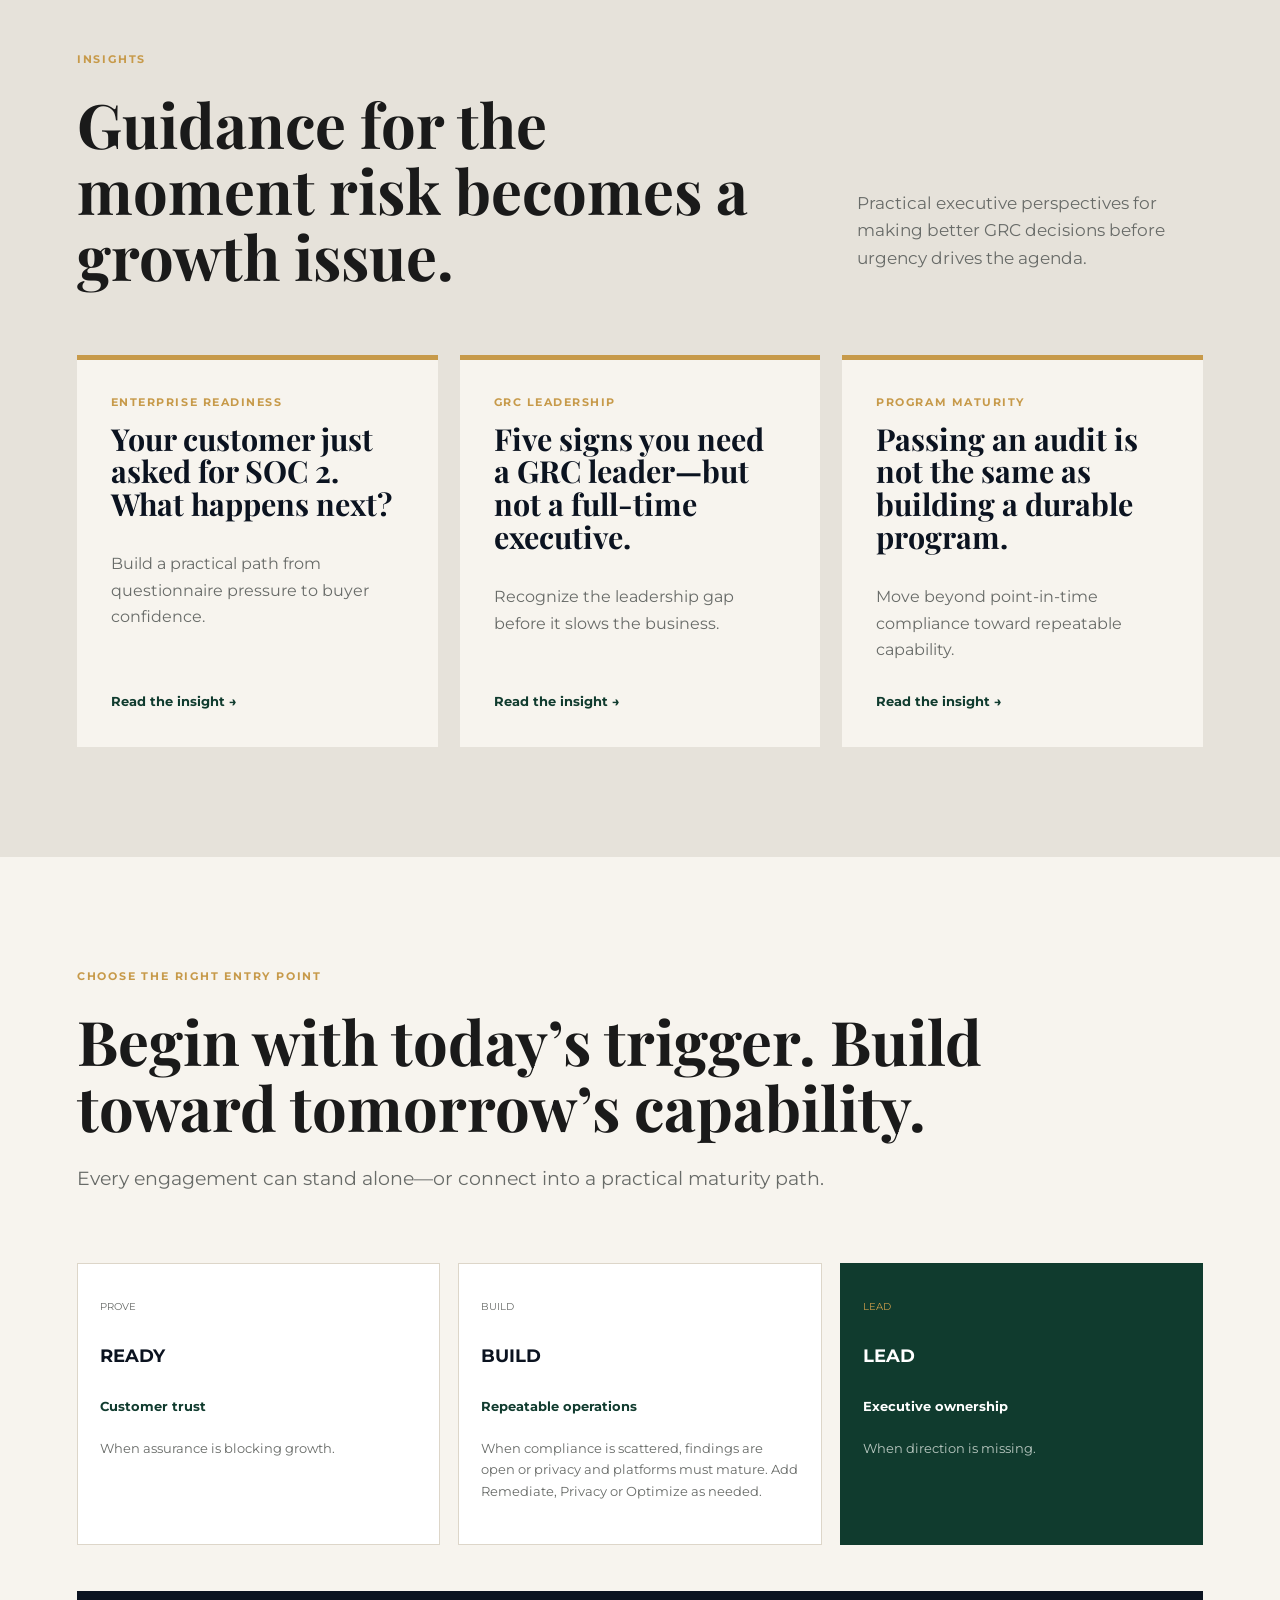
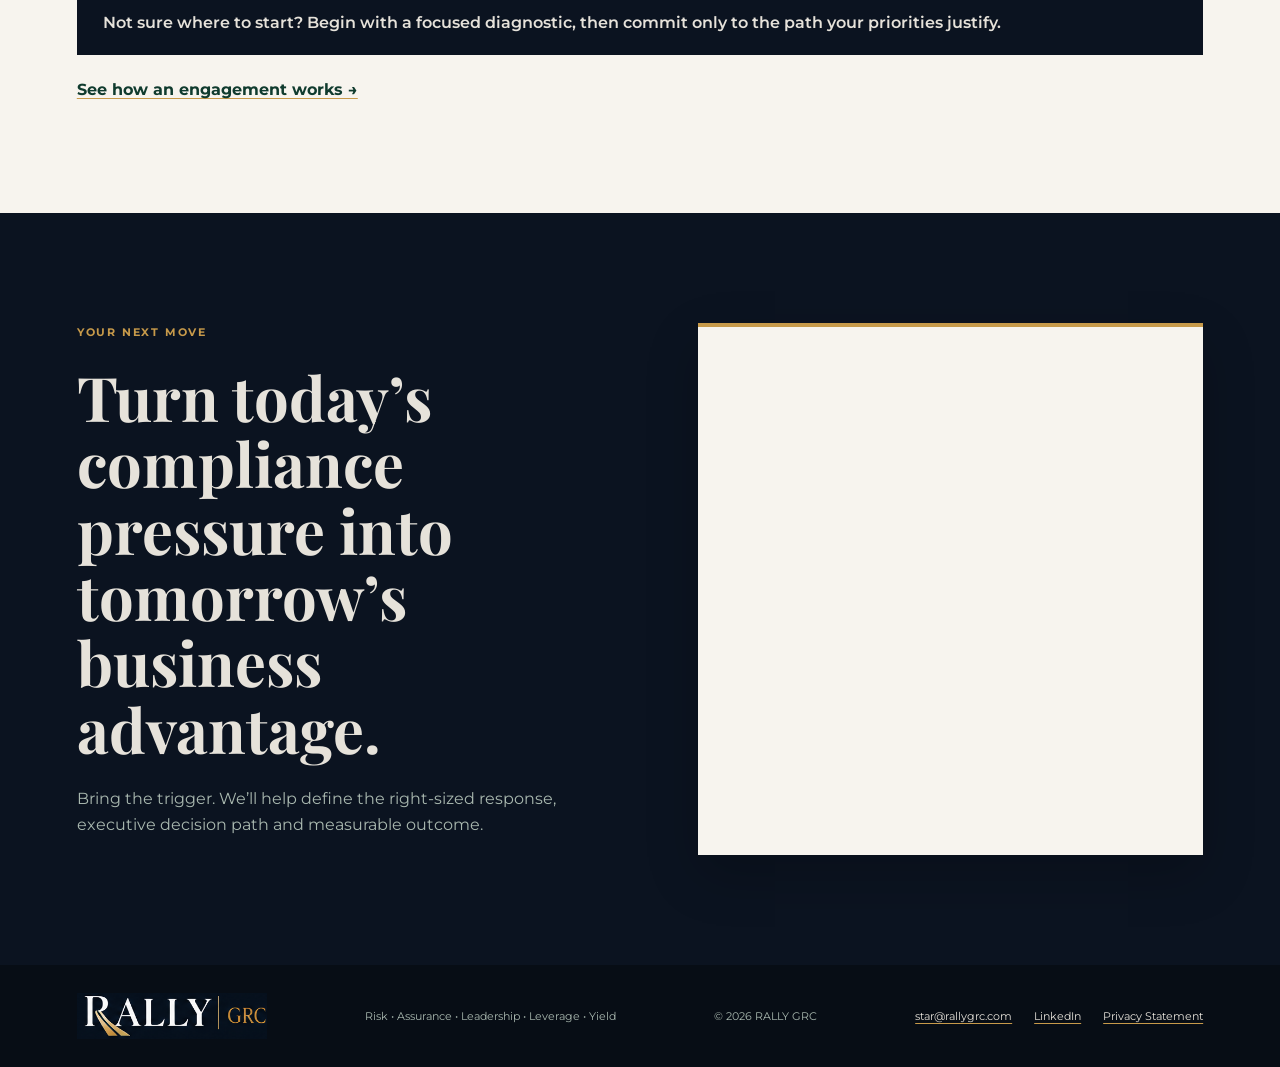
==== commit 5ccbabc7: "How Rally grc works" ====
--- a/rally-grc-website/index.html
+++ b/rally-grc-website/index.html
@@ -6,6 +6,6 @@
 <section class="who section-dark" id="who"><div class="section-heading light"><div><p class="eyebrow">WHO WE HELP</p><h2>Built for the moment compliance gets serious.</h2></div><p>RALLY GRC meets organizations where growth has created more scrutiny than the current team, program or platform can absorb.</p></div><div class="audience-grid"><article><span>01</span><h3>Startups & SMBs</h3><p>Enterprise deals demand credible assurance now.</p></article><article><span>02</span><h3>Growing companies</h3><p>Executive GRC ownership is needed before a full-time hire.</p></article><article><span>03</span><h3>100–1,000 employees</h3><p>Scattered compliance must become a durable program.</p></article><article><span>04</span><h3>Mid-market & enterprise</h3><p>Privacy and GRC technology need to create more value.</p></article></div></section><figure class="photo-frame homepage-photo reveal"><img src="assets/photos/board-meeting.webp" width="1600" height="800" alt="Executives discussing business priorities in a boardroom" loading="lazy"></figure>
 <section class="services" id="services"><div class="section-heading"><div><p class="eyebrow">RALLY GRC OFFERINGS</p><h2>Three ways to start. One path forward.</h2></div><p>Choose the entry point that matches the pressure you feel now. Each engagement stands alone—and together they form a practical maturity path.</p></div><div class="service-list"><article class="service reveal"><span class="service-num">01</span><div class="service-copy"><p class="service-label">RALLY GRC | READY</p><h3>Win the deal before compliance becomes the blocker.</h3><p>For startups and SMBs facing a SOC 2, ISO 27001 or customer-assurance request—and any team that needs an honest read on where its program stands.</p><em>Trigger: a customer, investor or partner requests proof.</em><a class="text-link service-more" href="readiness-sprint.html">Explore the Readiness Sprint <span>→</span></a></div><div class="service-delivery"><span>What we deliver</span><ul><li>Executive gap assessment</li><li>Prioritized readiness roadmap</li><li>Evidence and control strategy</li><li>Buyer-ready trust narrative</li></ul><strong>Move from “not ready” to a credible plan—without wasting cycles.</strong></div></article><article class="service reveal"><span class="service-num">02</span><div class="service-copy"><p class="service-label">RALLY GRC | BUILD</p><h3>Replace scattered compliance activity with an operating system.</h3><p>For organizations with no cohesive program, open findings, growing privacy obligations or a GRC platform that is not delivering.</p><em>Trigger: policies, owners, evidence and reporting live everywhere—or an audit, regulator or board has named the gaps.</em></div><div class="service-delivery"><span>What we deliver</span><ul><li>Target operating model</li><li>Governance and accountability</li><li>Control and policy architecture</li><li>Metrics and executive reporting</li></ul><strong>Create a durable program that scales across audits, customers and business units.</strong></div><div class="service-modules"><span class="service-label">ADD THE MODULE YOUR SITUATION CALLS FOR</span><ul><li><b>Remediate</b><p>Turn audit, customer or regulator findings into risk-ranked, owned and evidenced progress.</p></li><li><b>Privacy</b><p>Obligation and data-flow review, maturity assessment and practical governance for GDPR, CCPA and contractual privacy requirements.</p></li><li><b>Optimize</b><p>Recover the value trapped in ServiceNow or OneTrust with simpler workflows, a clear data and ownership model and an adoption roadmap.</p></li></ul></div></article><article class="service reveal"><span class="service-num">03</span><div class="service-copy"><p class="service-label">RALLY GRC | LEAD</p><h3>Add executive GRC leadership before adding executive overhead.</h3><p>For growing companies that need seasoned direction and clear ownership.</p><em>Trigger: GRC leadership is needed before a $200K+ full-time executive.</em></div><div class="service-delivery"><span>What we deliver</span><ul><li>Executive and board advisory</li><li>Risk-based program priorities</li><li>Audit and stakeholder leadership</li><li>Flexible operating cadence</li></ul><strong>Gain senior judgment and faster decisions at the stage you need them.</strong></div></article></div></section>
 <section class="insights" id="insights"><div class="section-heading"><div><p class="eyebrow">INSIGHTS</p><h2>Guidance for the moment risk becomes a growth issue.</h2></div><p>Practical executive perspectives for making better GRC decisions before urgency drives the agenda.</p></div><div class="insight-grid"><a class="insight-card reveal" href="enterprise-readiness.html"><p>ENTERPRISE READINESS</p><h3>Your customer just asked for SOC 2. What happens next?</h3><span>Build a practical path from questionnaire pressure to buyer confidence.</span><strong>Read the insight →</strong></a><a class="insight-card reveal" href="grc-leadership.html"><p>GRC LEADERSHIP</p><h3>Five signs you need a GRC leader—but not a full-time executive.</h3><span>Recognize the leadership gap before it slows the business.</span><strong>Read the insight →</strong></a><a class="insight-card reveal" href="program-maturity.html"><p>PROGRAM MATURITY</p><h3>Passing an audit is not the same as building a durable program.</h3><span>Move beyond point-in-time compliance toward repeatable capability.</span><strong>Read the insight →</strong></a></div></section>
-<section class="path" id="path"><div class="section-intro reveal"><p class="eyebrow">CHOOSE THE RIGHT ENTRY POINT</p><h2>Begin with today’s trigger. Build toward tomorrow’s capability.</h2><p>Every engagement can stand alone—or connect into a practical maturity path.</p></div><div class="path-grid three"><article><small>PROVE</small><h3>READY</h3><strong>Customer trust</strong><p>When assurance is blocking growth.</p></article><article><small>BUILD</small><h3>BUILD</h3><strong>Repeatable operations</strong><p>When compliance is scattered, findings are open or privacy and platforms must mature. Add Remediate, Privacy or Optimize as needed.</p></article><article class="active"><small>LEAD</small><h3>LEAD</h3><strong>Executive ownership</strong><p>When direction is missing.</p></article></div><p class="path-note">Not sure where to start? Begin with a focused diagnostic, then commit only to the path your priorities justify.</p></section>
+<section class="path" id="path"><div class="section-intro reveal"><p class="eyebrow">CHOOSE THE RIGHT ENTRY POINT</p><h2>Begin with today’s trigger. Build toward tomorrow’s capability.</h2><p>Every engagement can stand alone—or connect into a practical maturity path.</p></div><div class="path-grid three"><article><small>PROVE</small><h3>READY</h3><strong>Customer trust</strong><p>When assurance is blocking growth.</p></article><article><small>BUILD</small><h3>BUILD</h3><strong>Repeatable operations</strong><p>When compliance is scattered, findings are open or privacy and platforms must mature. Add Remediate, Privacy or Optimize as needed.</p></article><article class="active"><small>LEAD</small><h3>LEAD</h3><strong>Executive ownership</strong><p>When direction is missing.</p></article></div><p class="path-note">Not sure where to start? Begin with a focused diagnostic, then commit only to the path your priorities justify.</p><p class="path-more"><a href="how-we-work.html">See how an engagement works →</a></p></section>
 <section class="consultation section-dark" id="consultation"><div><p class="eyebrow">YOUR NEXT MOVE</p><h2>Turn today’s compliance pressure into tomorrow’s business advantage.</h2><p>Bring the trigger. We’ll help define the right-sized response, executive decision path and measurable outcome.</p></div><div class="honeybook-embed" aria-label="Schedule a RALLY GRC strategy call"><div class="hb-p-6a7f34c6a8d1804556ac3901-1"></div><img height="1" width="1" style="display:none" alt="" src="https://www.honeybook.com/p.png?pid=6a7f34c6a8d1804556ac3901"><script>(function(h,b,s,n,i,p,e,t){h._HB_=h._HB_||{};h._HB_.pid=i;t=b.createElement(s);t.type="text/javascript";t.async=!0;t.src=n;e=b.getElementsByTagName(s)[0];e.parentNode.insertBefore(t,e)})(window,document,"script","https://widget.honeybook.com/assets_users_production/websiteplacements/placement-controller.min.js","6a7f34c6a8d1804556ac3901");</script></div></section></main>
 <footer><a href="#home" class="brand"><img src="assets/rally-grc-logo-dark.png" alt="RALLY GRC"></a><p>Risk • Assurance • Leadership • Leverage • Yield</p><p>© <span id="year"></span> RALLY GRC</p><p class="footer-links"><a class="footer-link" href="mailto:star@rallygrc.com">star@rallygrc.com</a><a class="footer-link" href="https://www.linkedin.com/company/rally-grc/" target="_blank" rel="noopener noreferrer">LinkedIn</a><a class="footer-link" href="privacy-policy.html">Privacy Statement</a></p></footer><script src="script.js"></script></body></html>
--- a/rally-grc-website/navigation.css
+++ b/rally-grc-website/navigation.css
@@ -19,3 +19,13 @@
 @media(max-width:950px){.service-modules{grid-column:2}.service-modules ul{grid-template-columns:1fr}.path-grid.three{grid-template-columns:1fr}}
 @media(max-width:620px){.service-modules{grid-column:auto}}
 .service-more{display:inline-block;margin-top:18px}
+.article-body a.inline-link{color:var(--forest);font-weight:700;text-decoration:underline;text-decoration-color:var(--gold);text-underline-offset:3px}
+.table-wrap{overflow-x:auto;margin:22px 0 34px;border:1px solid var(--line);background:#fff}
+.sample-table{width:100%;border-collapse:collapse;font-size:.86rem;min-width:640px}
+.sample-table th,.sample-table td{padding:14px 16px;text-align:left;vertical-align:top;border-bottom:1px solid var(--line)}
+.sample-table thead th{background:var(--navy);color:var(--cream);font-size:.7rem;letter-spacing:.1em;text-transform:uppercase}
+.sample-table tbody th{color:var(--navy);font-weight:700}
+.sample-table td{color:var(--muted)}
+.tag{display:inline-block;margin-right:8px;padding:2px 8px;font-size:.68rem;font-weight:700;letter-spacing:.06em;text-transform:uppercase;border:1px solid currentColor}
+.tag-gap{color:#9a3b2e}.tag-partial{color:#8a6a1f}.tag-ok{color:var(--forest)}
+.path-more{margin:22px 0 0}.path-more a{color:var(--forest);font-weight:700;text-decoration:underline;text-decoration-color:var(--gold);text-underline-offset:3px}
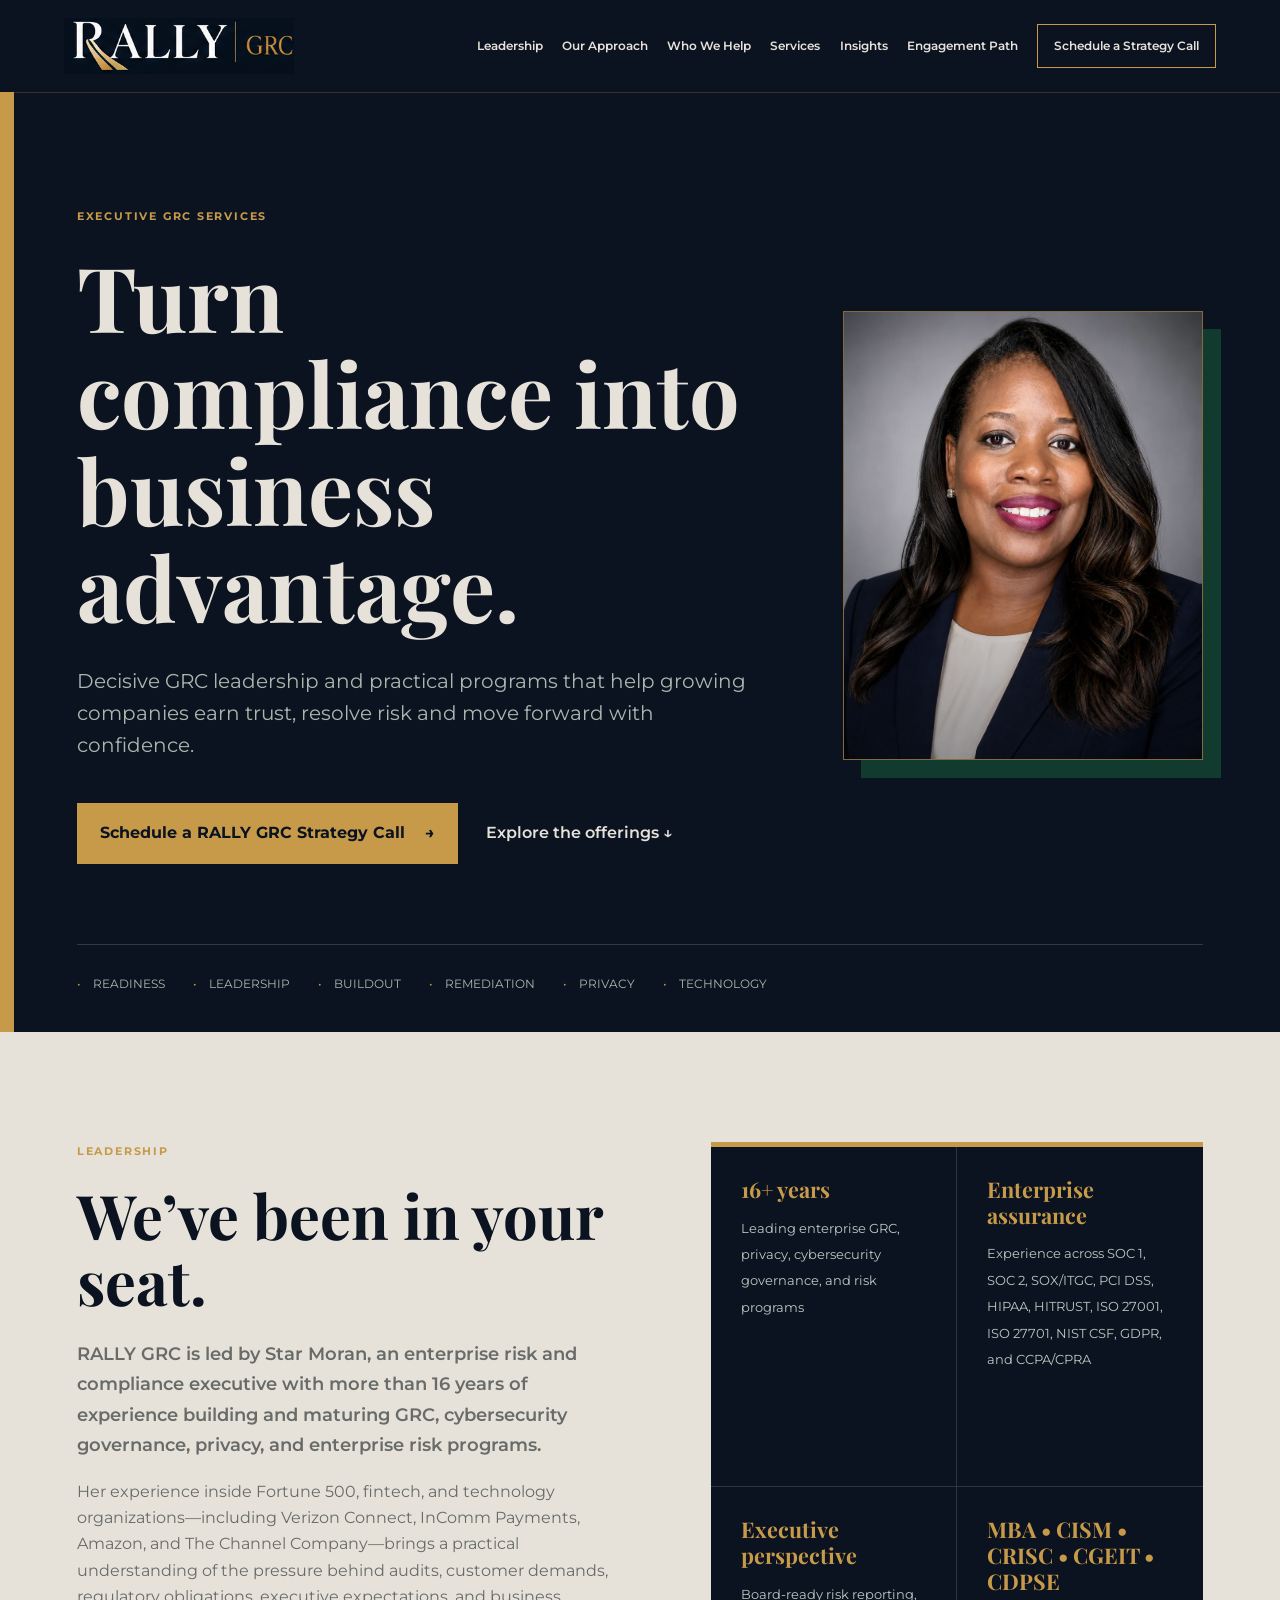
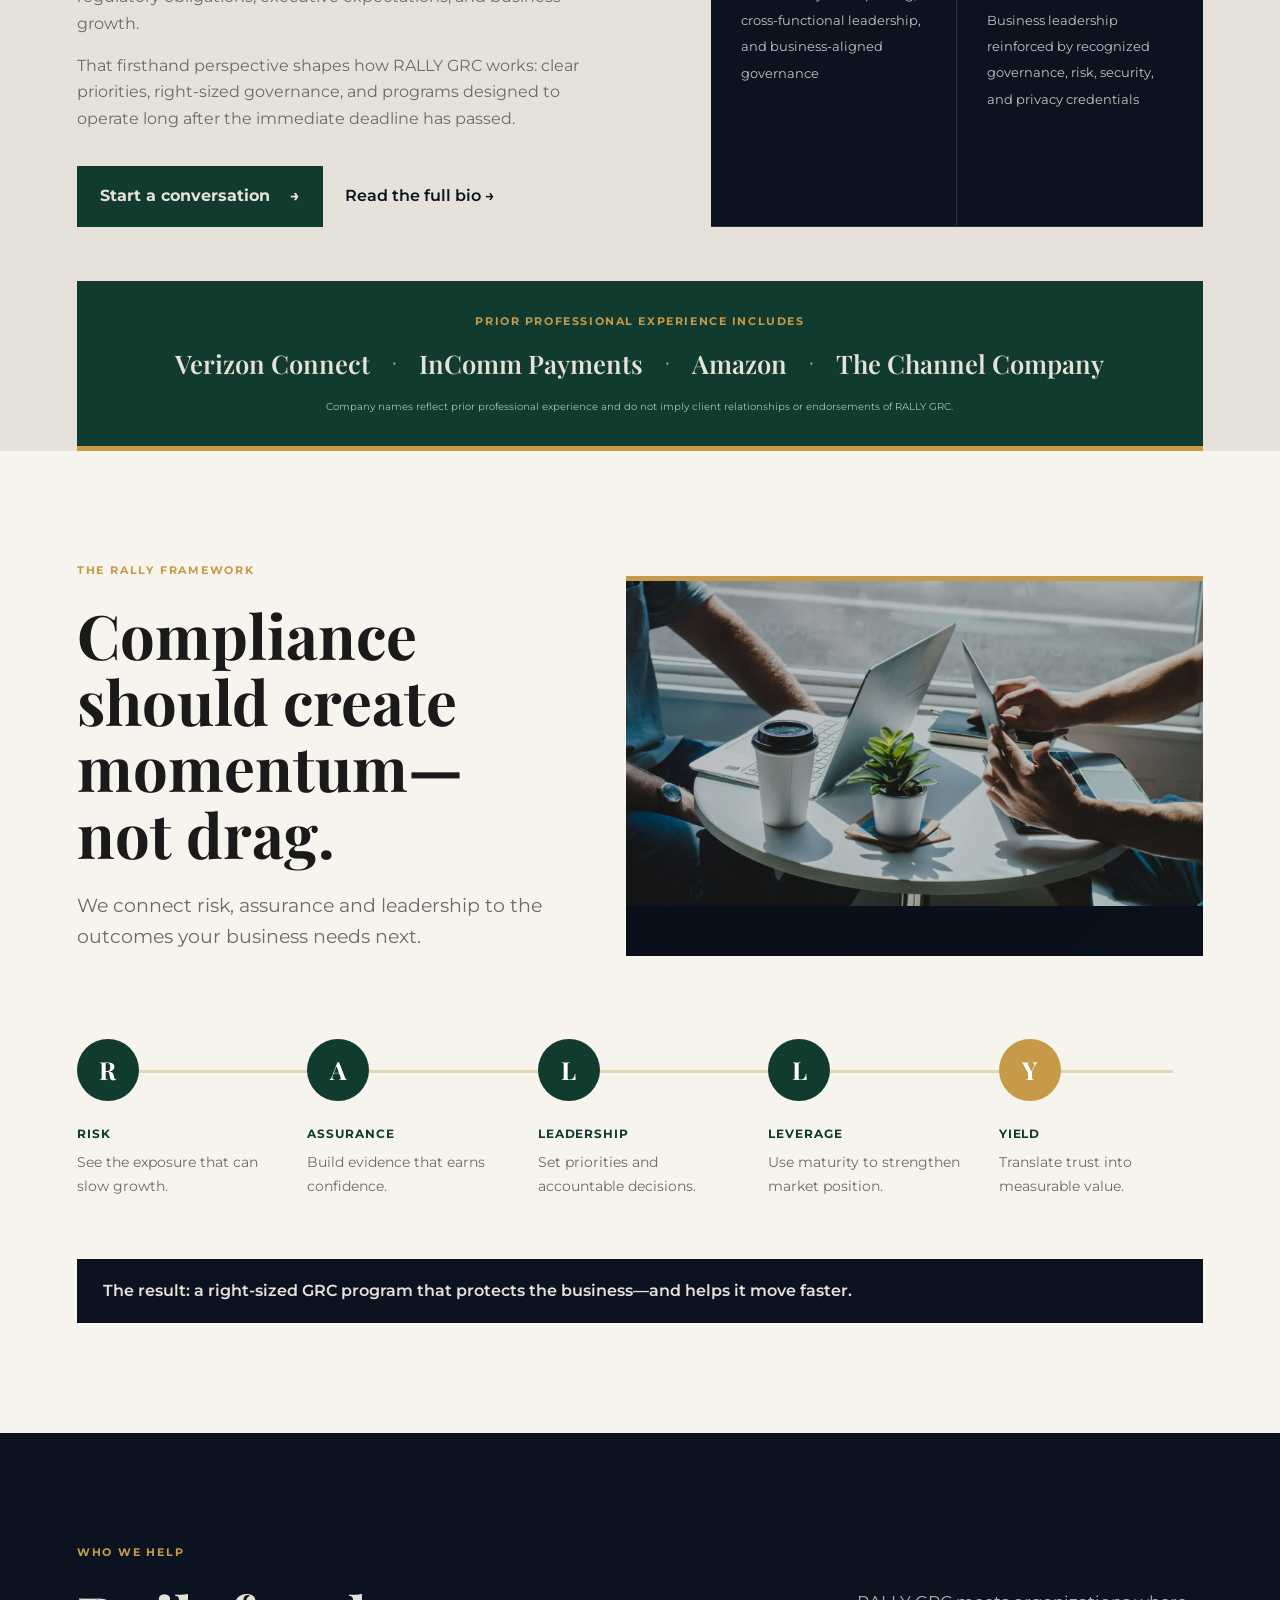
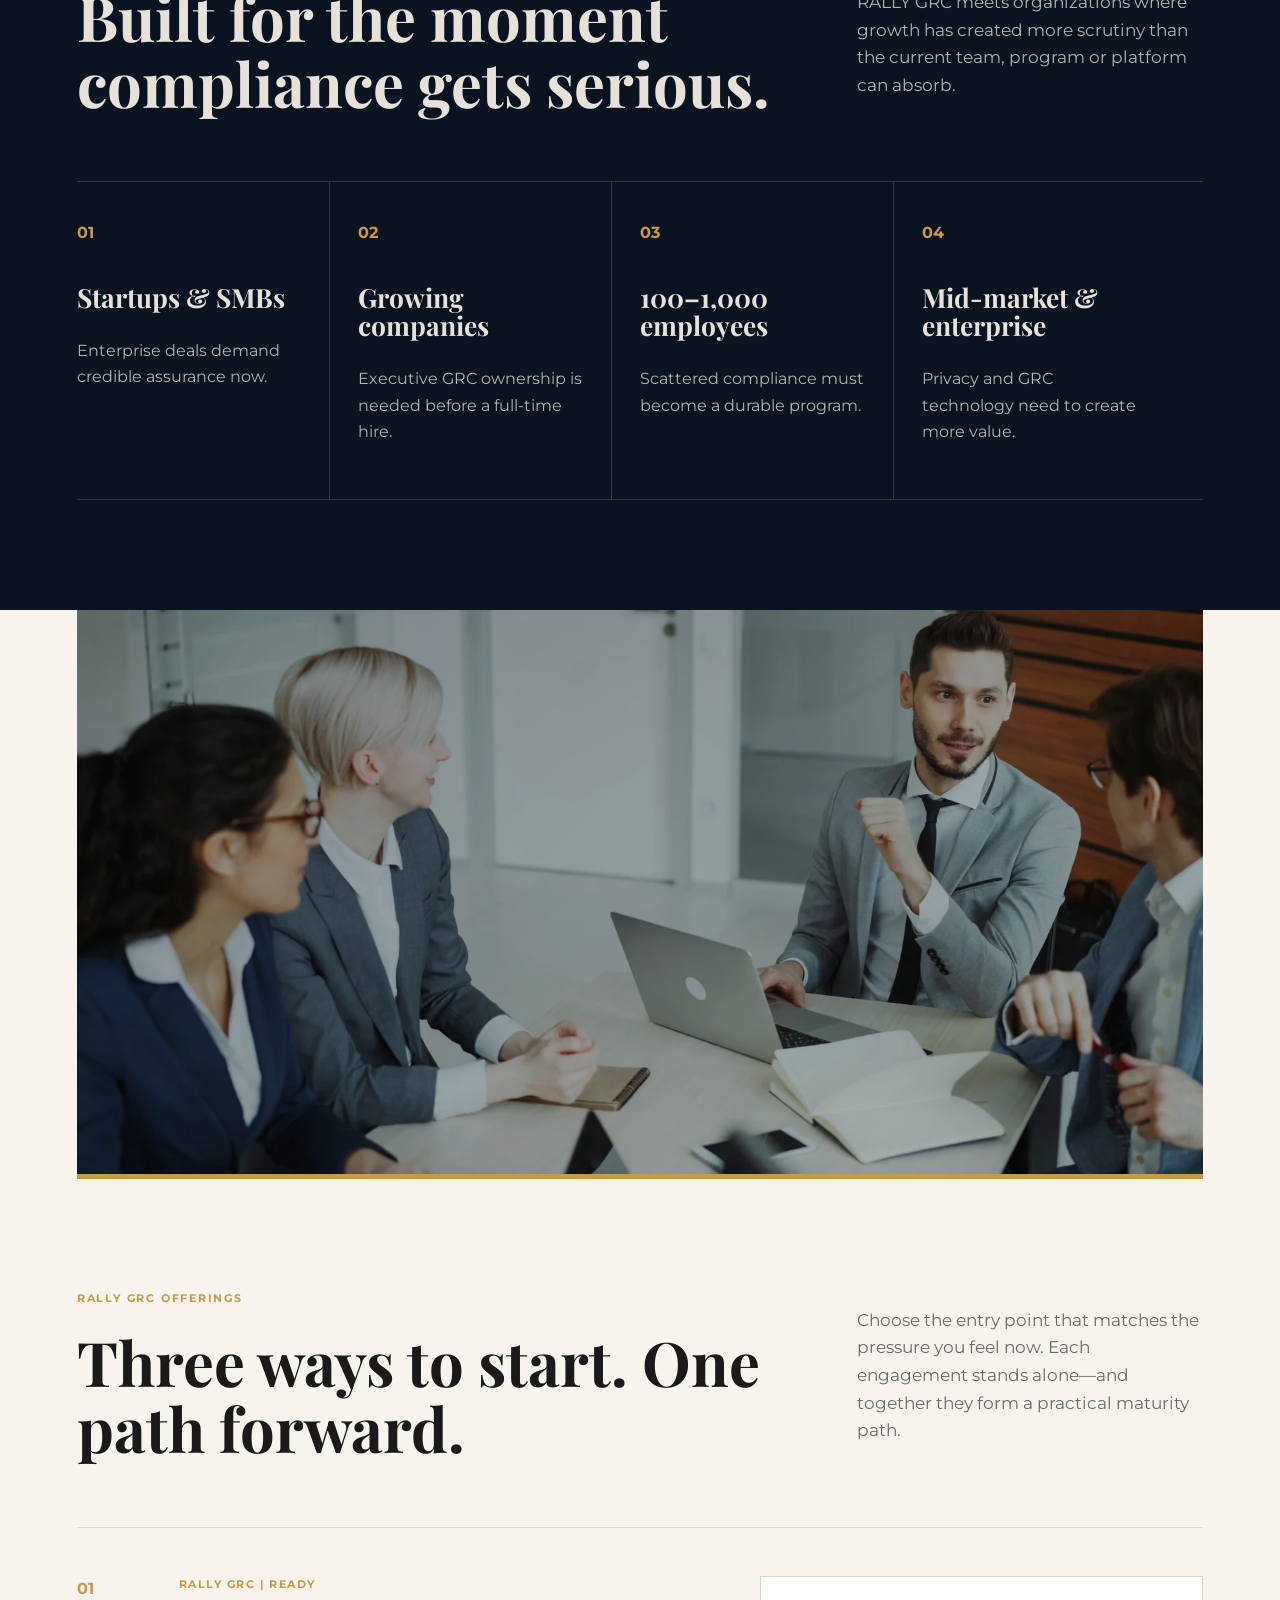
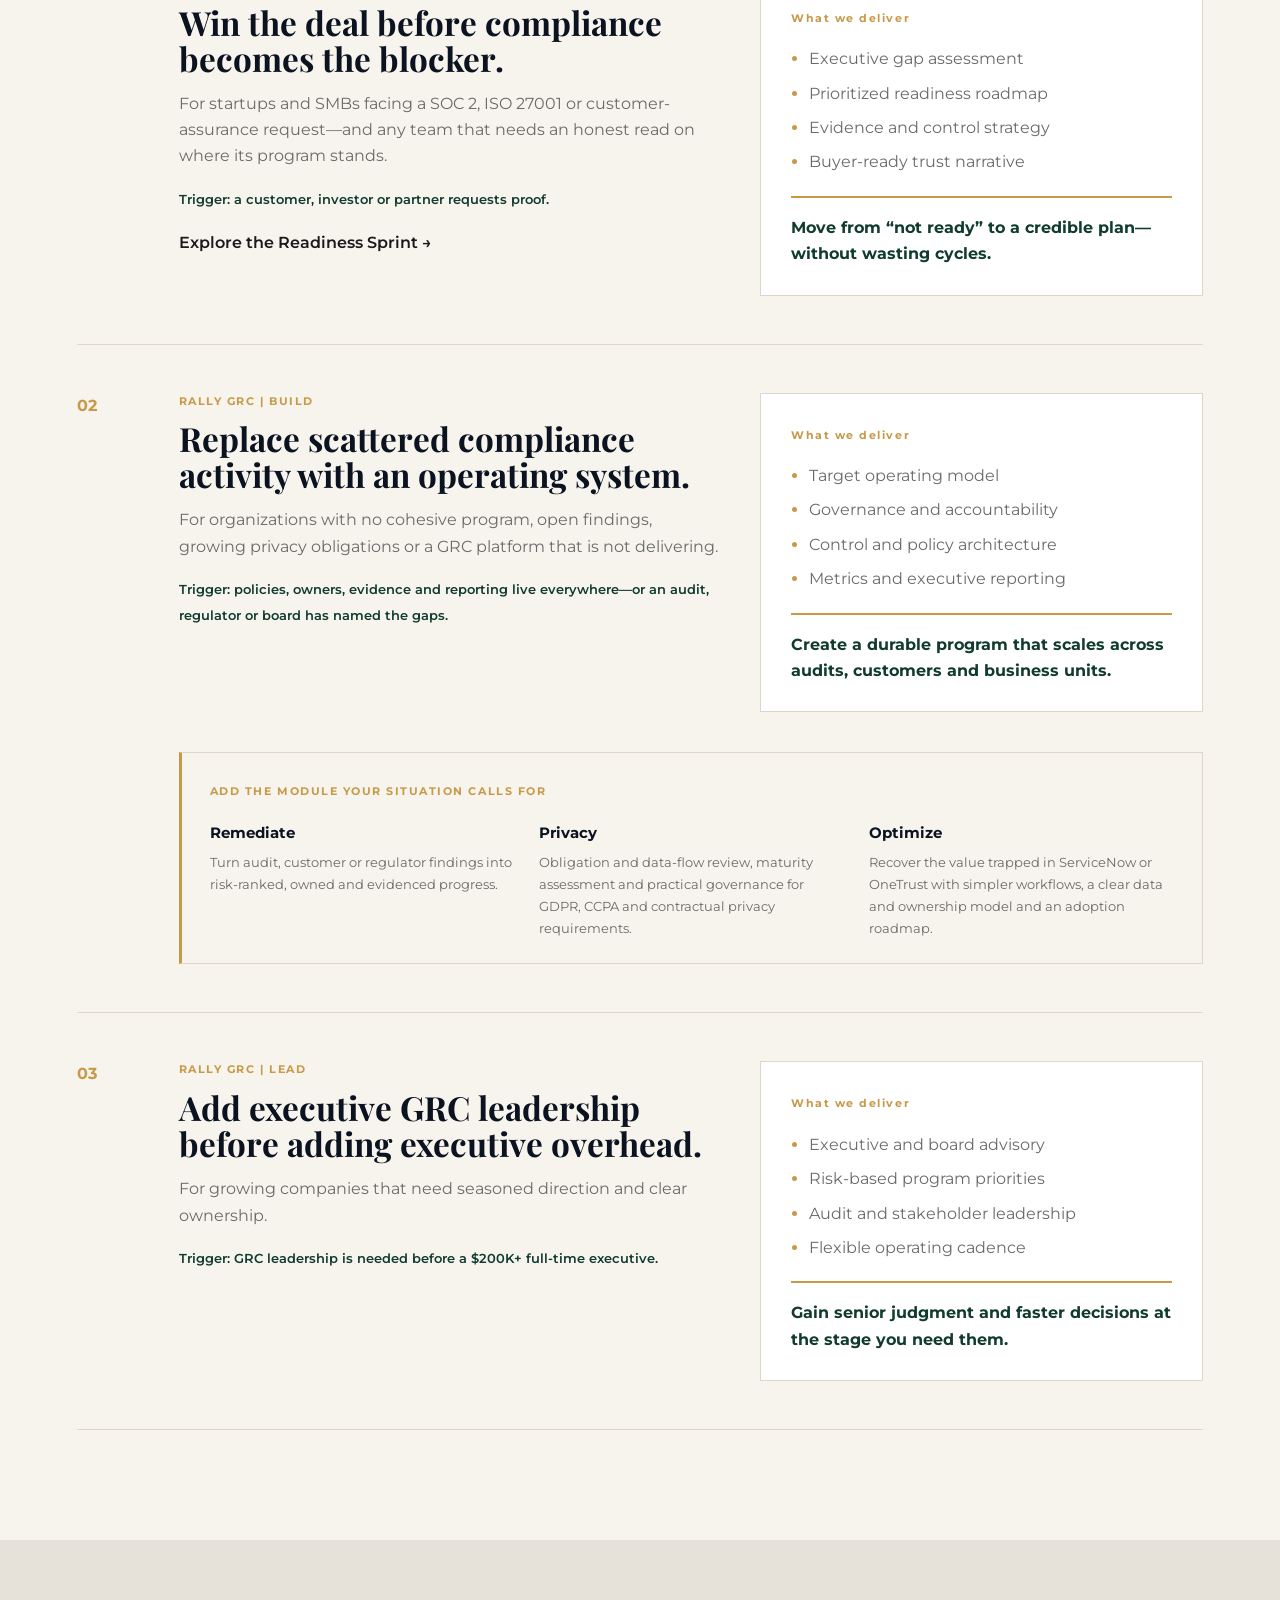
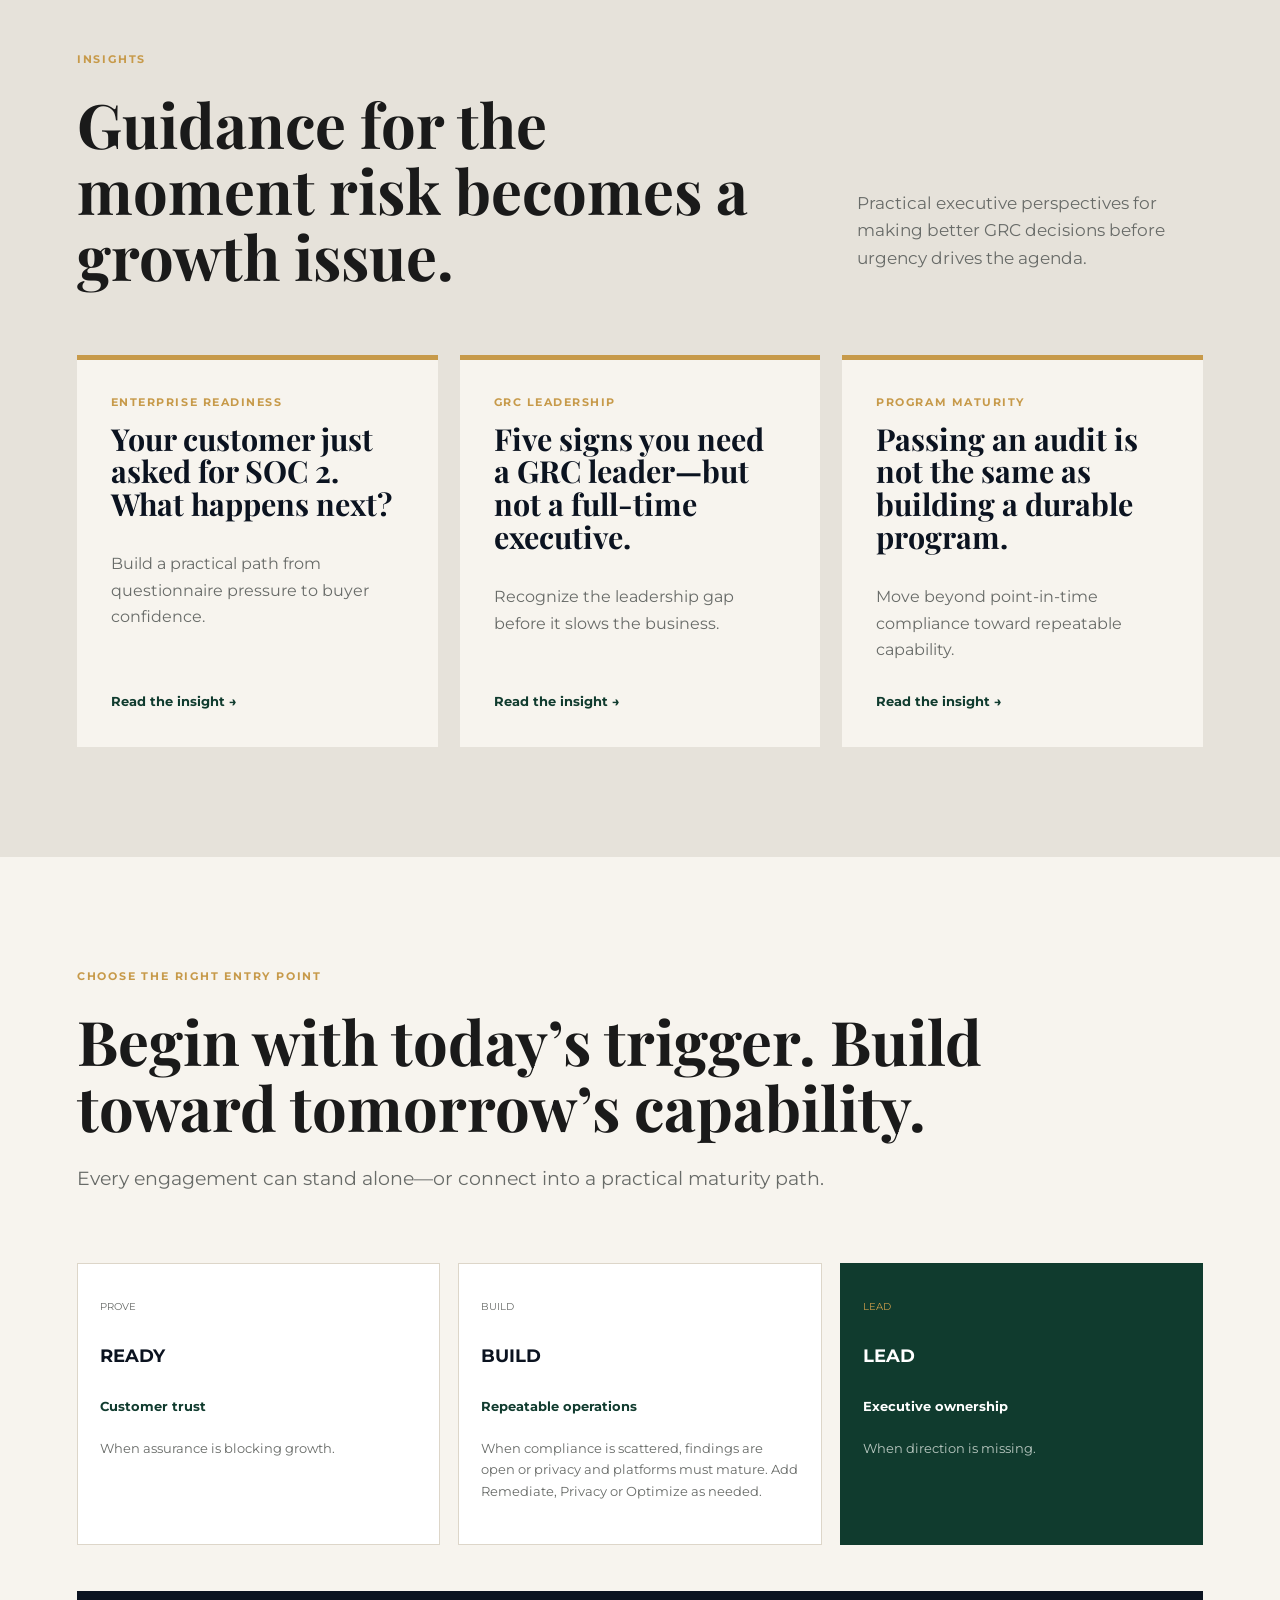
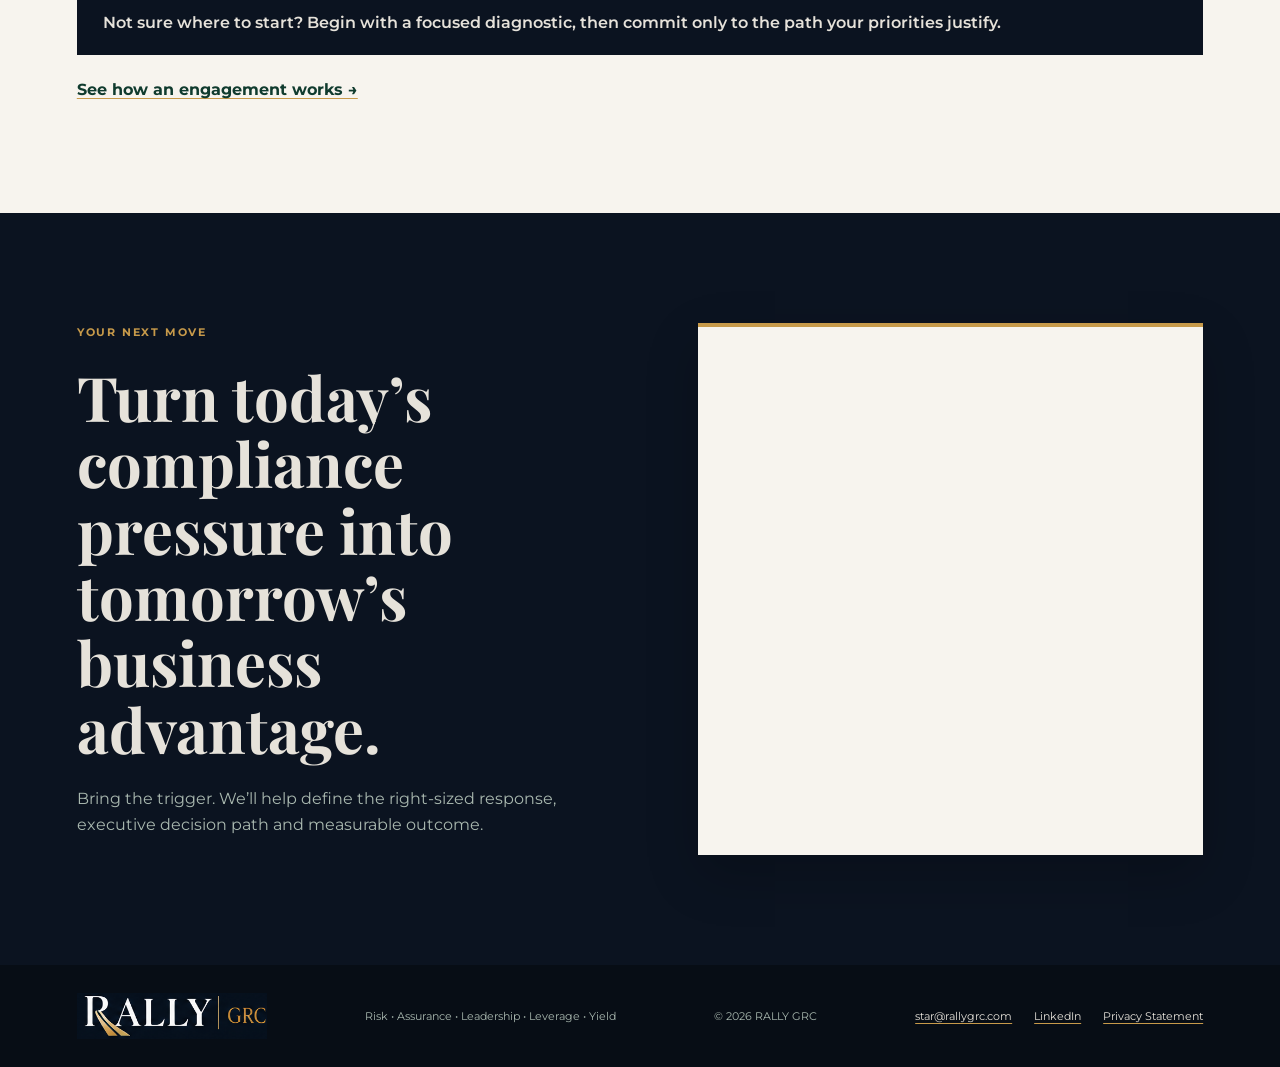
==== commit 40c41c93: "bio" ====
--- a/rally-grc-website/index.html
+++ b/rally-grc-website/index.html
@@ -1,7 +1,7 @@
 <!doctype html><html lang="en"><head><meta charset="UTF-8"><meta name="viewport" content="width=device-width,initial-scale=1"><meta name="description" content="RALLY GRC turns compliance pressure into business advantage through readiness, fractional leadership, program buildout, remediation, privacy and GRC technology optimization."><title>RALLY GRC | Turning Compliance Into Business Advantage</title><link rel="preconnect" href="https://fonts.googleapis.com"><link rel="preconnect" href="https://fonts.gstatic.com" crossorigin><link href="https://fonts.googleapis.com/css2?family=Montserrat:wght@400;500;600;700&family=Playfair+Display:ital,wght@0,600;0,700;1,600&display=swap" rel="stylesheet"><link rel="stylesheet" href="styles.css"><link rel="stylesheet" href="insights.css"><link rel="stylesheet" href="photography.css"><link rel="stylesheet" href="honeybook.css"><link rel="stylesheet" href="navigation.css"></head><body>
 <header class="site-header" id="home"><a href="#home" class="brand" aria-label="RALLY GRC home"><img src="assets/rally-grc-logo-dark.png" alt="RALLY GRC"></a><button class="menu-button" aria-expanded="false" aria-controls="nav">Menu</button><nav id="nav"><a href="#leadership">Leadership</a><a href="#framework">Our Approach</a><a href="#who">Who We Help</a><a href="#services">Services</a><a href="#insights">Insights</a><a href="#path">Engagement Path</a><a class="nav-cta" href="#consultation">Schedule a Strategy Call</a></nav></header>
 <main><section class="hero section-dark"><div class="hero-copy reveal"><p class="eyebrow">EXECUTIVE GRC SERVICES</p><h1>Turn compliance into business advantage.</h1><p class="hero-lede">Decisive GRC leadership and practical programs that help growing companies earn trust, resolve risk and move forward with confidence.</p><div class="hero-actions"><a class="button button-gold" href="#consultation">Schedule a RALLY GRC Strategy Call <span>→</span></a><a class="text-link" href="#services">Explore the offerings <span>↓</span></a></div></div><figure class="photo-frame hero-portrait reveal"><img src="assets/photos/founder-headshot.webp" width="900" height="1125" alt="RALLY GRC founder and executive GRC advisor" fetchpriority="high"></figure><div class="hero-foot reveal"><span>Readiness</span><span>Leadership</span><span>Buildout</span><span>Remediation</span><span>Privacy</span><span>Technology</span></div></section>
-<section class="leadership" id="leadership"><div class="leadership-story reveal"><p class="eyebrow">LEADERSHIP</p><h2>We’ve been in your seat.</h2><p class="leadership-lede">RALLY GRC is led by Star Moran, an enterprise risk and compliance executive with more than 16 years of experience building and maturing GRC, cybersecurity governance, privacy, and enterprise risk programs.</p><p>Her experience inside Fortune 500, fintech, and technology organizations—including Verizon Connect, InComm Payments, Amazon, and The Channel Company—brings a practical understanding of the pressure behind audits, customer demands, regulatory obligations, executive expectations, and business growth.</p><p>That firsthand perspective shapes how RALLY GRC works: clear priorities, right-sized governance, and programs designed to operate long after the immediate deadline has passed.</p><a class="button leadership-cta" href="#consultation">Start a conversation <span>→</span></a></div><div class="leadership-proof reveal"><article><strong>16+ years</strong><span>Leading enterprise GRC, privacy, cybersecurity governance, and risk programs</span></article><article><strong>Enterprise assurance</strong><span>Experience leading programs supporting SOC 1, SOC 2, PCI DSS, HIPAA, and HITRUST</span></article><article><strong>Executive perspective</strong><span>Board-ready risk reporting, cross-functional leadership, and business-aligned governance</span></article><article><strong>MBA • CISM • CRISC • CGEIT • CDPSE</strong><span>Business leadership reinforced by recognized governance, risk, security, and privacy credentials</span></article></div><div class="experience-band"><span>Prior professional experience includes</span><div><strong>Verizon Connect</strong><i>•</i><strong>InComm Payments</strong><i>•</i><strong>Amazon</strong><i>•</i><strong>The Channel Company</strong></div><small>Company names reflect prior professional experience and do not imply client relationships or endorsements of RALLY GRC.</small></div></section>
+<section class="leadership" id="leadership"><div class="leadership-story reveal"><p class="eyebrow">LEADERSHIP</p><h2>We’ve been in your seat.</h2><p class="leadership-lede">RALLY GRC is led by Star Moran, an enterprise risk and compliance executive with more than 16 years of experience building and maturing GRC, cybersecurity governance, privacy, and enterprise risk programs.</p><p>Her experience inside Fortune 500, fintech, and technology organizations—including Verizon Connect, InComm Payments, Amazon, and The Channel Company—brings a practical understanding of the pressure behind audits, customer demands, regulatory obligations, executive expectations, and business growth.</p><p>That firsthand perspective shapes how RALLY GRC works: clear priorities, right-sized governance, and programs designed to operate long after the immediate deadline has passed.</p><a class="button leadership-cta" href="#consultation">Start a conversation <span>→</span></a><a class="text-link bio-link" href="about.html">Read the full bio <span>→</span></a></div><div class="leadership-proof reveal"><article><strong>16+ years</strong><span>Leading enterprise GRC, privacy, cybersecurity governance, and risk programs</span></article><article><strong>Enterprise assurance</strong><span>Experience across SOC 1, SOC 2, SOX/ITGC, PCI DSS, HIPAA, HITRUST, ISO 27001, ISO 27701, NIST CSF, GDPR, and CCPA/CPRA</span></article><article><strong>Executive perspective</strong><span>Board-ready risk reporting, cross-functional leadership, and business-aligned governance</span></article><article><strong>MBA • CISM • CRISC • CGEIT • CDPSE</strong><span>Business leadership reinforced by recognized governance, risk, security, and privacy credentials</span></article></div><div class="experience-band"><span>Prior professional experience includes</span><div><strong>Verizon Connect</strong><i>•</i><strong>InComm Payments</strong><i>•</i><strong>Amazon</strong><i>•</i><strong>The Channel Company</strong></div><small>Company names reflect prior professional experience and do not imply client relationships or endorsements of RALLY GRC.</small></div></section>
 <section class="framework" id="framework"><div class="advisory-feature"><div class="section-intro reveal"><p class="eyebrow">THE RALLY FRAMEWORK</p><h2>Compliance should create momentum—not drag.</h2><p>We connect risk, assurance and leadership to the outcomes your business needs next.</p></div><figure class="photo-frame reveal"><img src="assets/photos/advisory-conversation.webp" width="1600" height="900" alt="Professionals discussing strategy with laptops during an advisory session" loading="lazy"></figure></div><div class="framework-path"><article><b>R</b><h3>Risk</h3><p>See the exposure that can slow growth.</p></article><article><b>A</b><h3>Assurance</h3><p>Build evidence that earns confidence.</p></article><article><b>L</b><h3>Leadership</h3><p>Set priorities and accountable decisions.</p></article><article><b>L</b><h3>Leverage</h3><p>Use maturity to strengthen market position.</p></article><article><b>Y</b><h3>Yield</h3><p>Translate trust into measurable value.</p></article></div><p class="framework-result">The result: a right-sized GRC program that protects the business—and helps it move faster.</p></section>
 <section class="who section-dark" id="who"><div class="section-heading light"><div><p class="eyebrow">WHO WE HELP</p><h2>Built for the moment compliance gets serious.</h2></div><p>RALLY GRC meets organizations where growth has created more scrutiny than the current team, program or platform can absorb.</p></div><div class="audience-grid"><article><span>01</span><h3>Startups & SMBs</h3><p>Enterprise deals demand credible assurance now.</p></article><article><span>02</span><h3>Growing companies</h3><p>Executive GRC ownership is needed before a full-time hire.</p></article><article><span>03</span><h3>100–1,000 employees</h3><p>Scattered compliance must become a durable program.</p></article><article><span>04</span><h3>Mid-market & enterprise</h3><p>Privacy and GRC technology need to create more value.</p></article></div></section><figure class="photo-frame homepage-photo reveal"><img src="assets/photos/board-meeting.webp" width="1600" height="800" alt="Executives discussing business priorities in a boardroom" loading="lazy"></figure>
 <section class="services" id="services"><div class="section-heading"><div><p class="eyebrow">RALLY GRC OFFERINGS</p><h2>Three ways to start. One path forward.</h2></div><p>Choose the entry point that matches the pressure you feel now. Each engagement stands alone—and together they form a practical maturity path.</p></div><div class="service-list"><article class="service reveal"><span class="service-num">01</span><div class="service-copy"><p class="service-label">RALLY GRC | READY</p><h3>Win the deal before compliance becomes the blocker.</h3><p>For startups and SMBs facing a SOC 2, ISO 27001 or customer-assurance request—and any team that needs an honest read on where its program stands.</p><em>Trigger: a customer, investor or partner requests proof.</em><a class="text-link service-more" href="readiness-sprint.html">Explore the Readiness Sprint <span>→</span></a></div><div class="service-delivery"><span>What we deliver</span><ul><li>Executive gap assessment</li><li>Prioritized readiness roadmap</li><li>Evidence and control strategy</li><li>Buyer-ready trust narrative</li></ul><strong>Move from “not ready” to a credible plan—without wasting cycles.</strong></div></article><article class="service reveal"><span class="service-num">02</span><div class="service-copy"><p class="service-label">RALLY GRC | BUILD</p><h3>Replace scattered compliance activity with an operating system.</h3><p>For organizations with no cohesive program, open findings, growing privacy obligations or a GRC platform that is not delivering.</p><em>Trigger: policies, owners, evidence and reporting live everywhere—or an audit, regulator or board has named the gaps.</em></div><div class="service-delivery"><span>What we deliver</span><ul><li>Target operating model</li><li>Governance and accountability</li><li>Control and policy architecture</li><li>Metrics and executive reporting</li></ul><strong>Create a durable program that scales across audits, customers and business units.</strong></div><div class="service-modules"><span class="service-label">ADD THE MODULE YOUR SITUATION CALLS FOR</span><ul><li><b>Remediate</b><p>Turn audit, customer or regulator findings into risk-ranked, owned and evidenced progress.</p></li><li><b>Privacy</b><p>Obligation and data-flow review, maturity assessment and practical governance for GDPR, CCPA and contractual privacy requirements.</p></li><li><b>Optimize</b><p>Recover the value trapped in ServiceNow or OneTrust with simpler workflows, a clear data and ownership model and an adoption roadmap.</p></li></ul></div></article><article class="service reveal"><span class="service-num">03</span><div class="service-copy"><p class="service-label">RALLY GRC | LEAD</p><h3>Add executive GRC leadership before adding executive overhead.</h3><p>For growing companies that need seasoned direction and clear ownership.</p><em>Trigger: GRC leadership is needed before a $200K+ full-time executive.</em></div><div class="service-delivery"><span>What we deliver</span><ul><li>Executive and board advisory</li><li>Risk-based program priorities</li><li>Audit and stakeholder leadership</li><li>Flexible operating cadence</li></ul><strong>Gain senior judgment and faster decisions at the stage you need them.</strong></div></article></div></section>
--- a/rally-grc-website/navigation.css
+++ b/rally-grc-website/navigation.css
@@ -29,3 +29,5 @@
 .tag{display:inline-block;margin-right:8px;padding:2px 8px;font-size:.68rem;font-weight:700;letter-spacing:.06em;text-transform:uppercase;border:1px solid currentColor}
 .tag-gap{color:#9a3b2e}.tag-partial{color:#8a6a1f}.tag-ok{color:var(--forest)}
 .path-more{margin:22px 0 0}.path-more a{color:var(--forest);font-weight:700;text-decoration:underline;text-decoration-color:var(--gold);text-underline-offset:3px}
+.bio-link{display:inline-block;margin:18px 0 0 22px;color:var(--navy)}
+.about-photo img{object-position:center 18%}
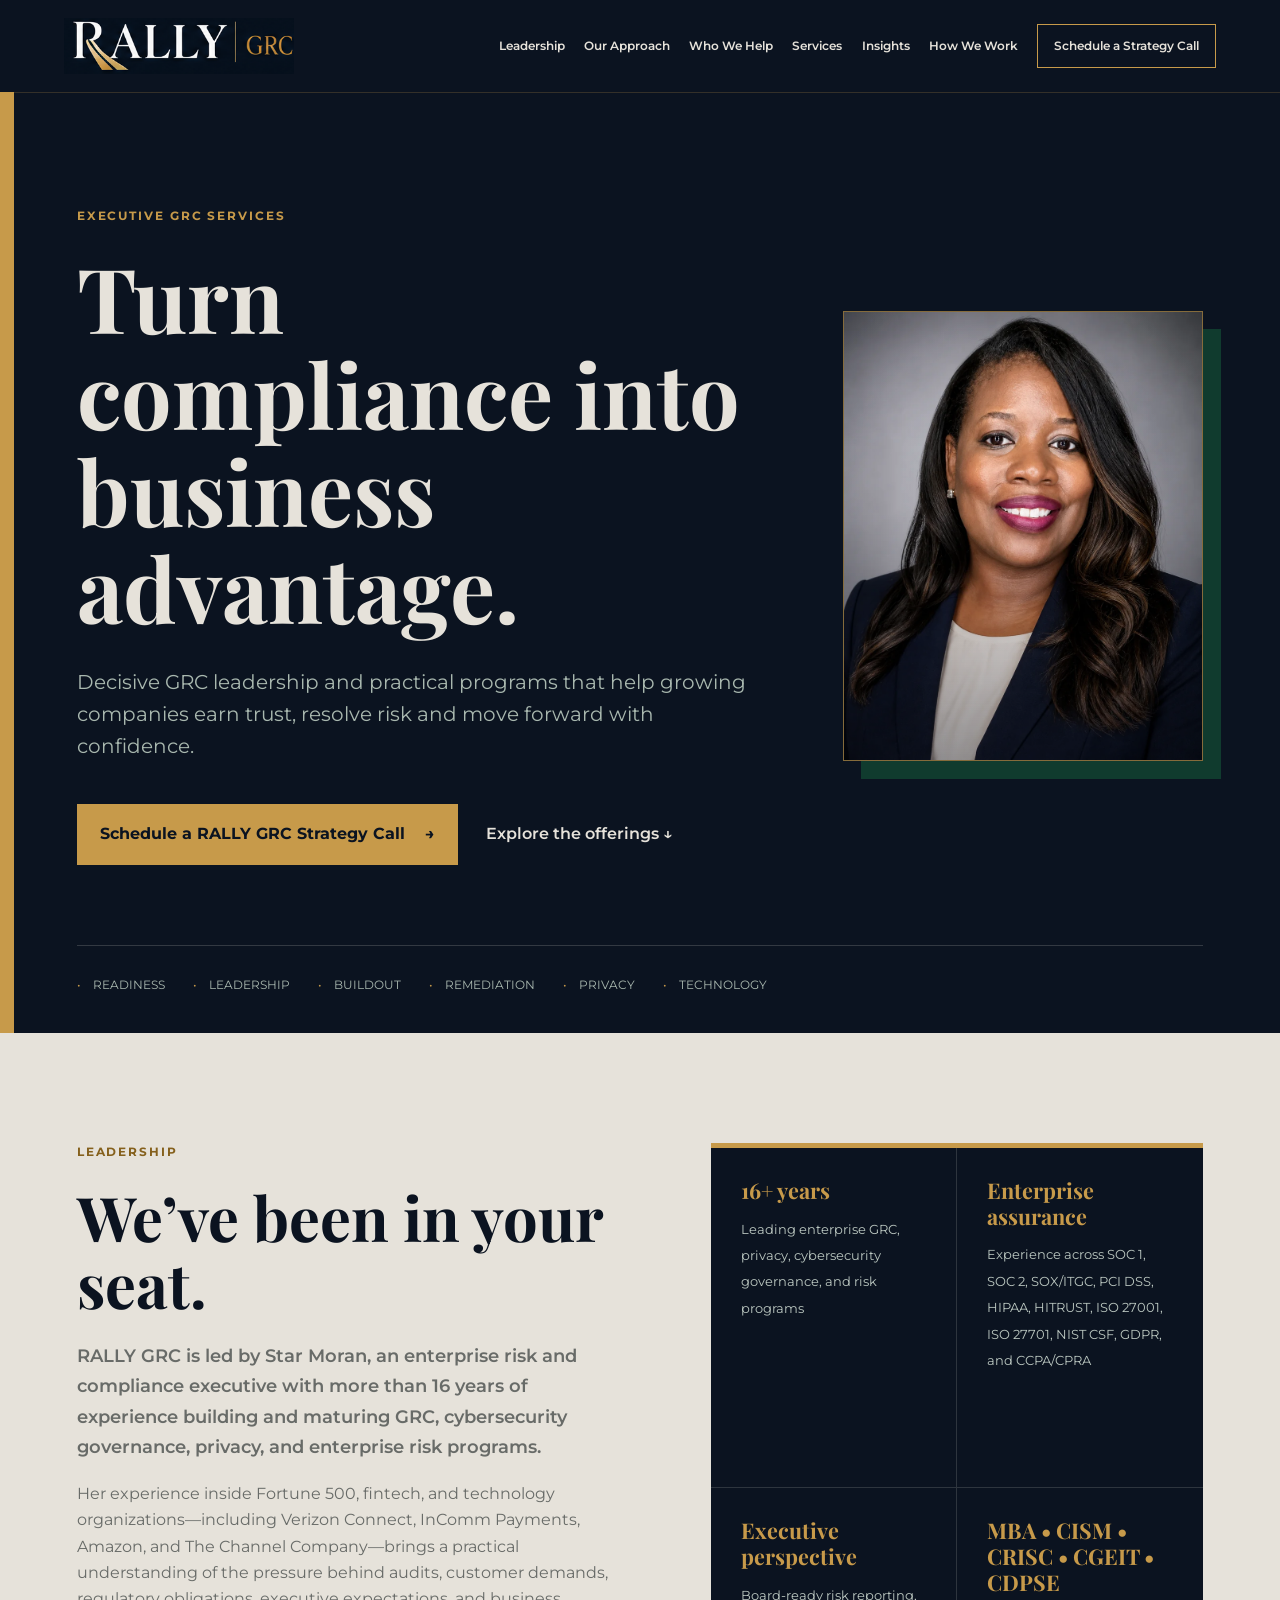
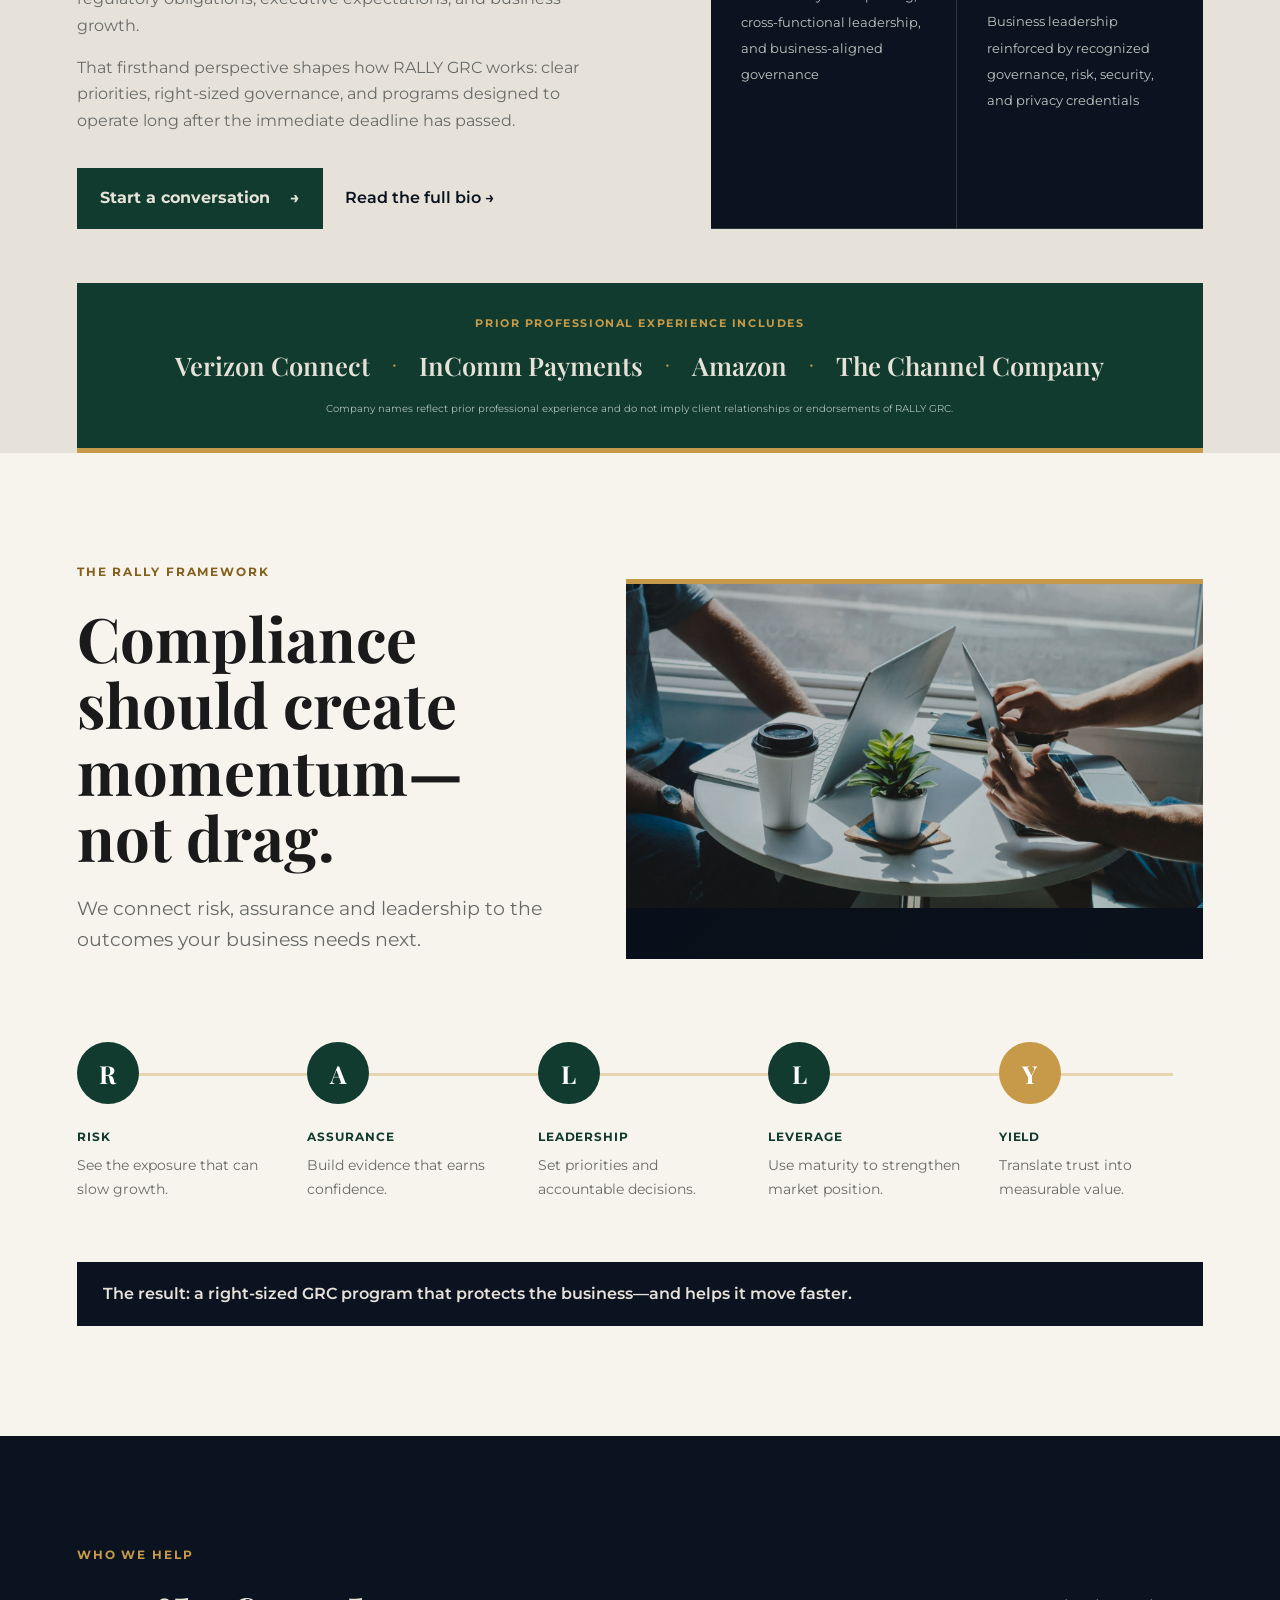
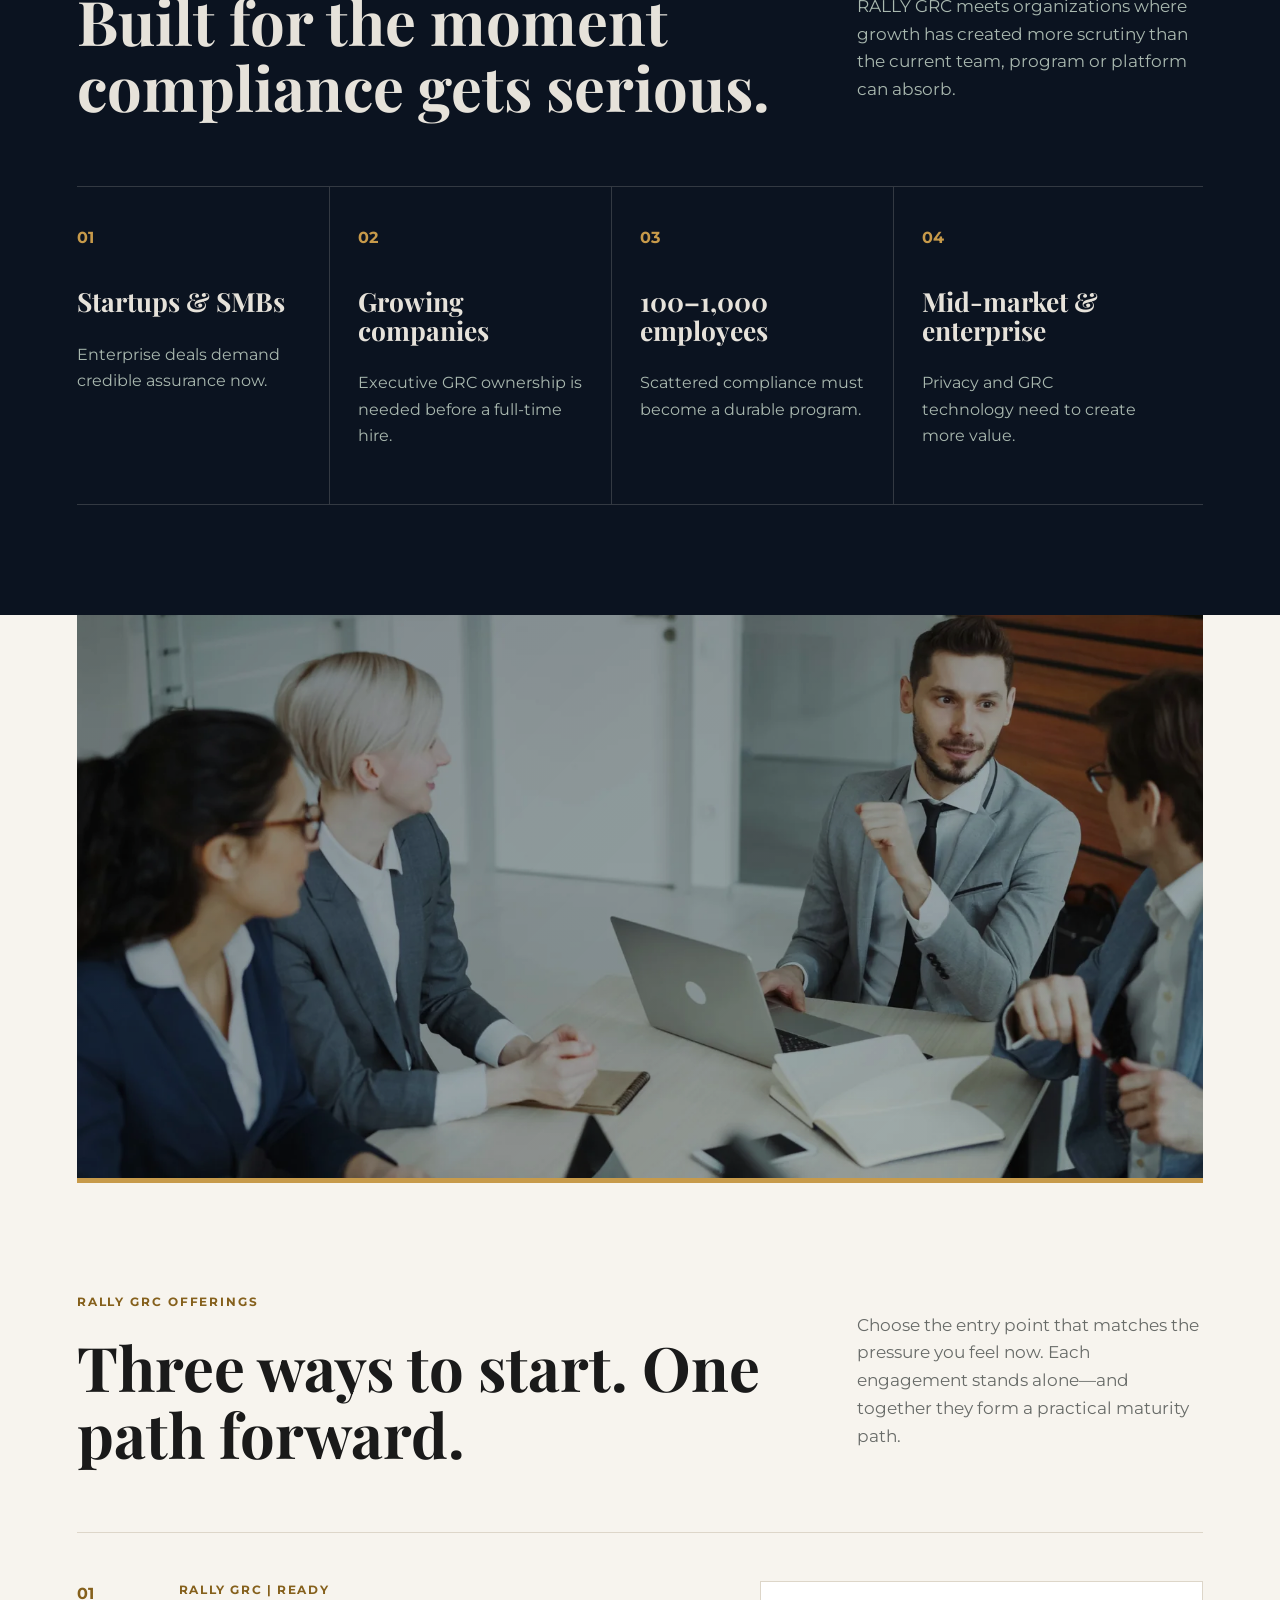
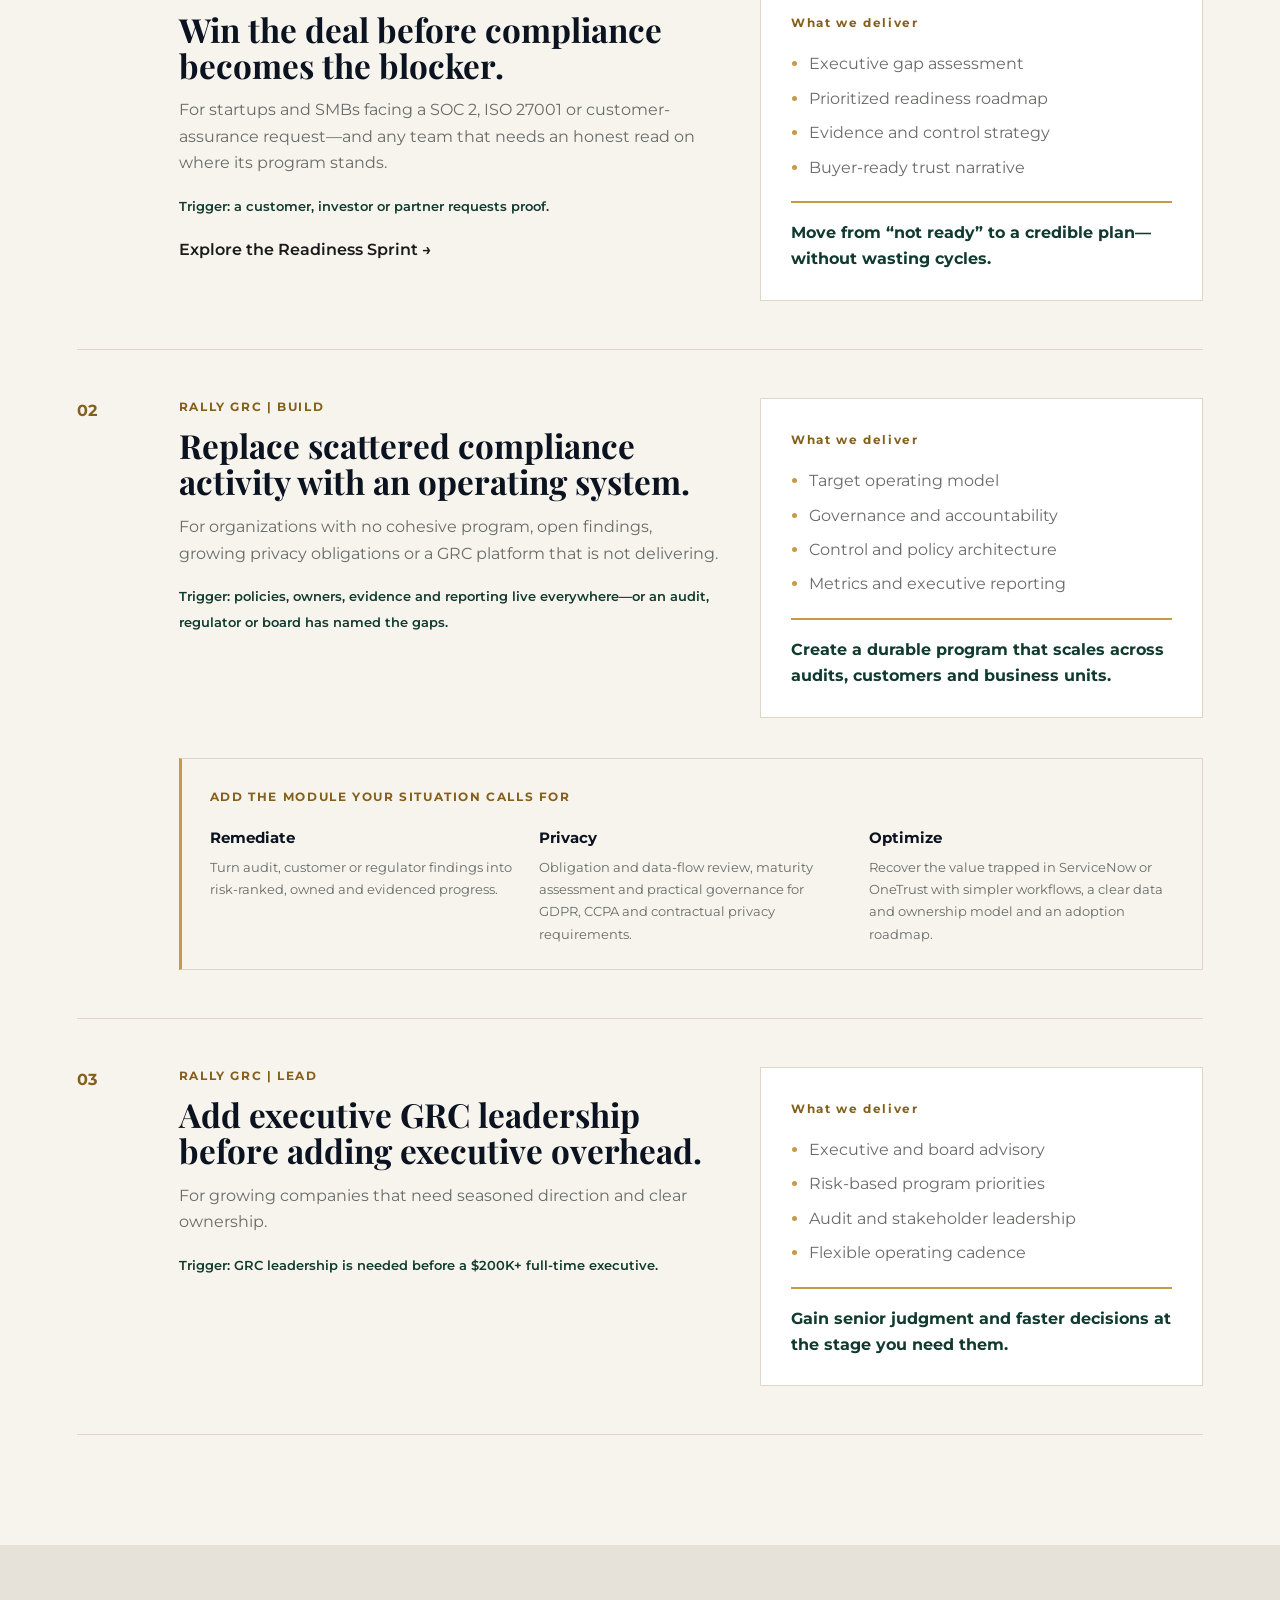
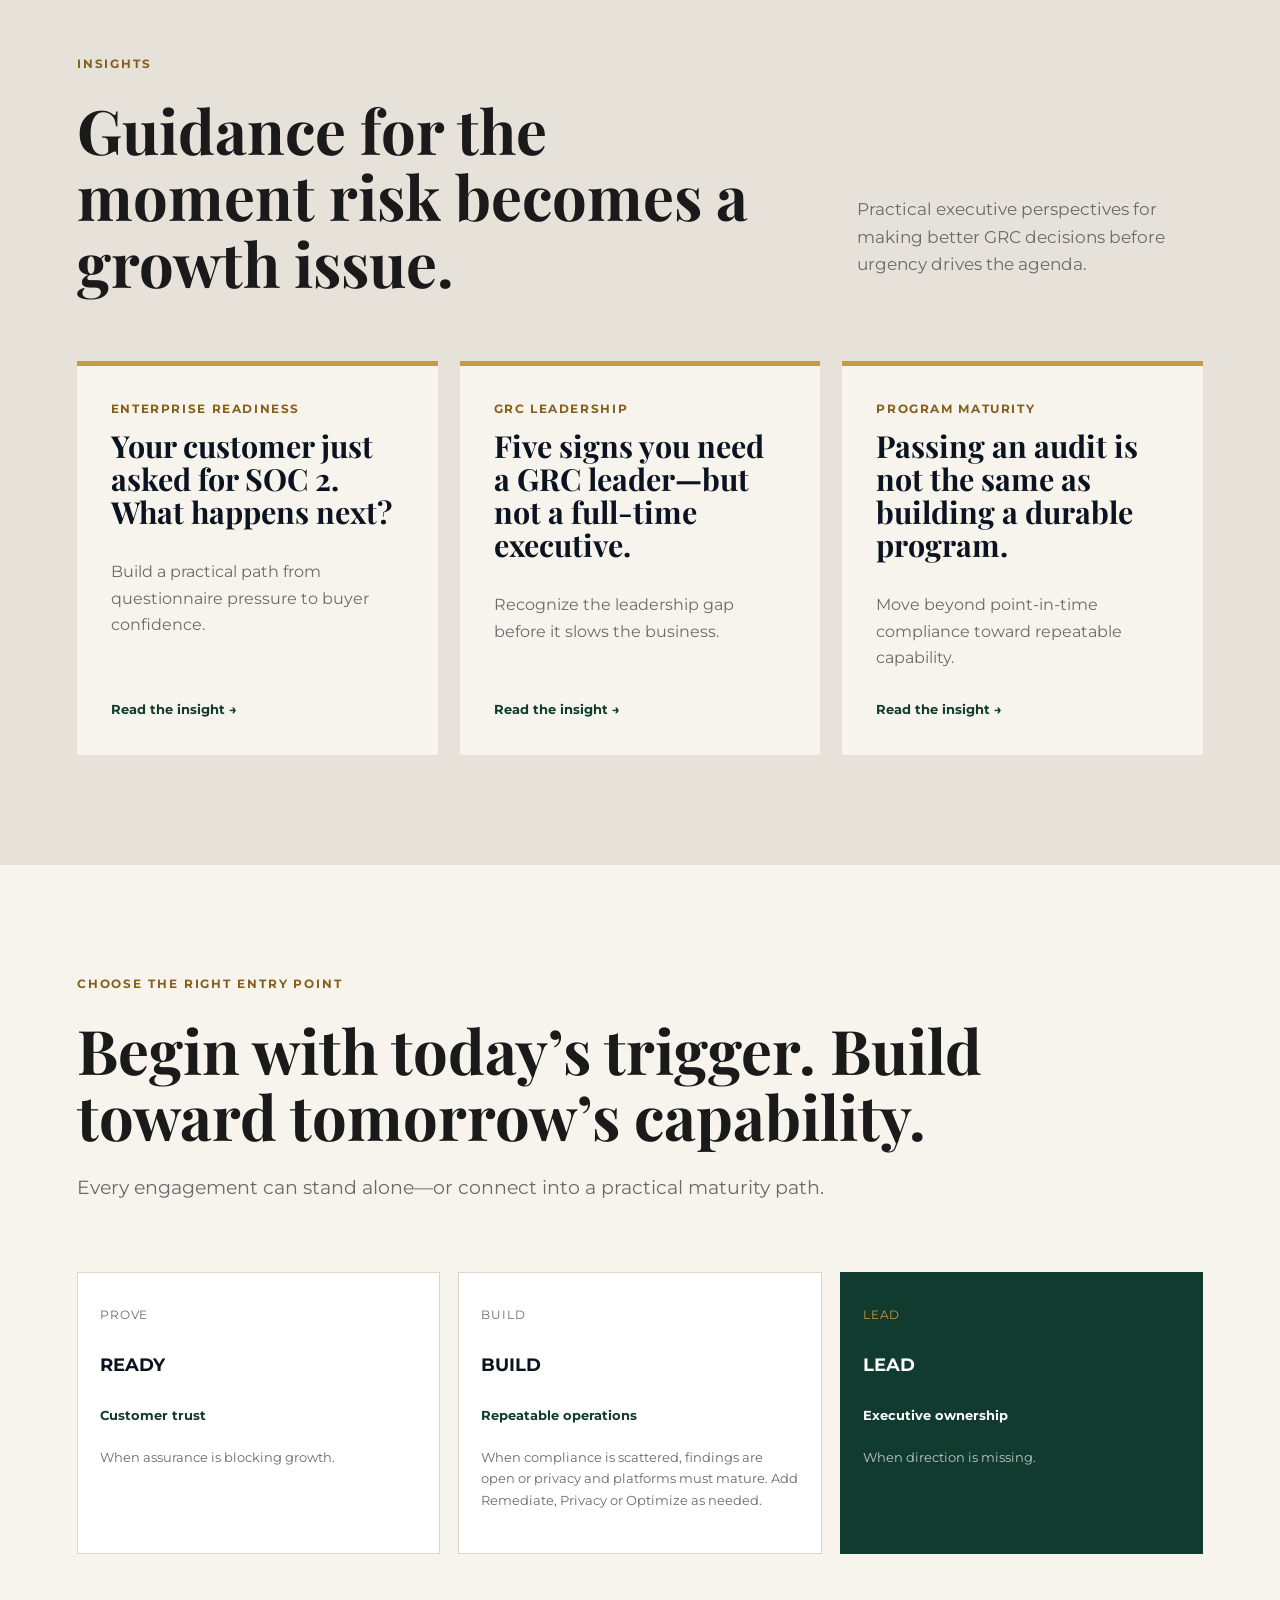
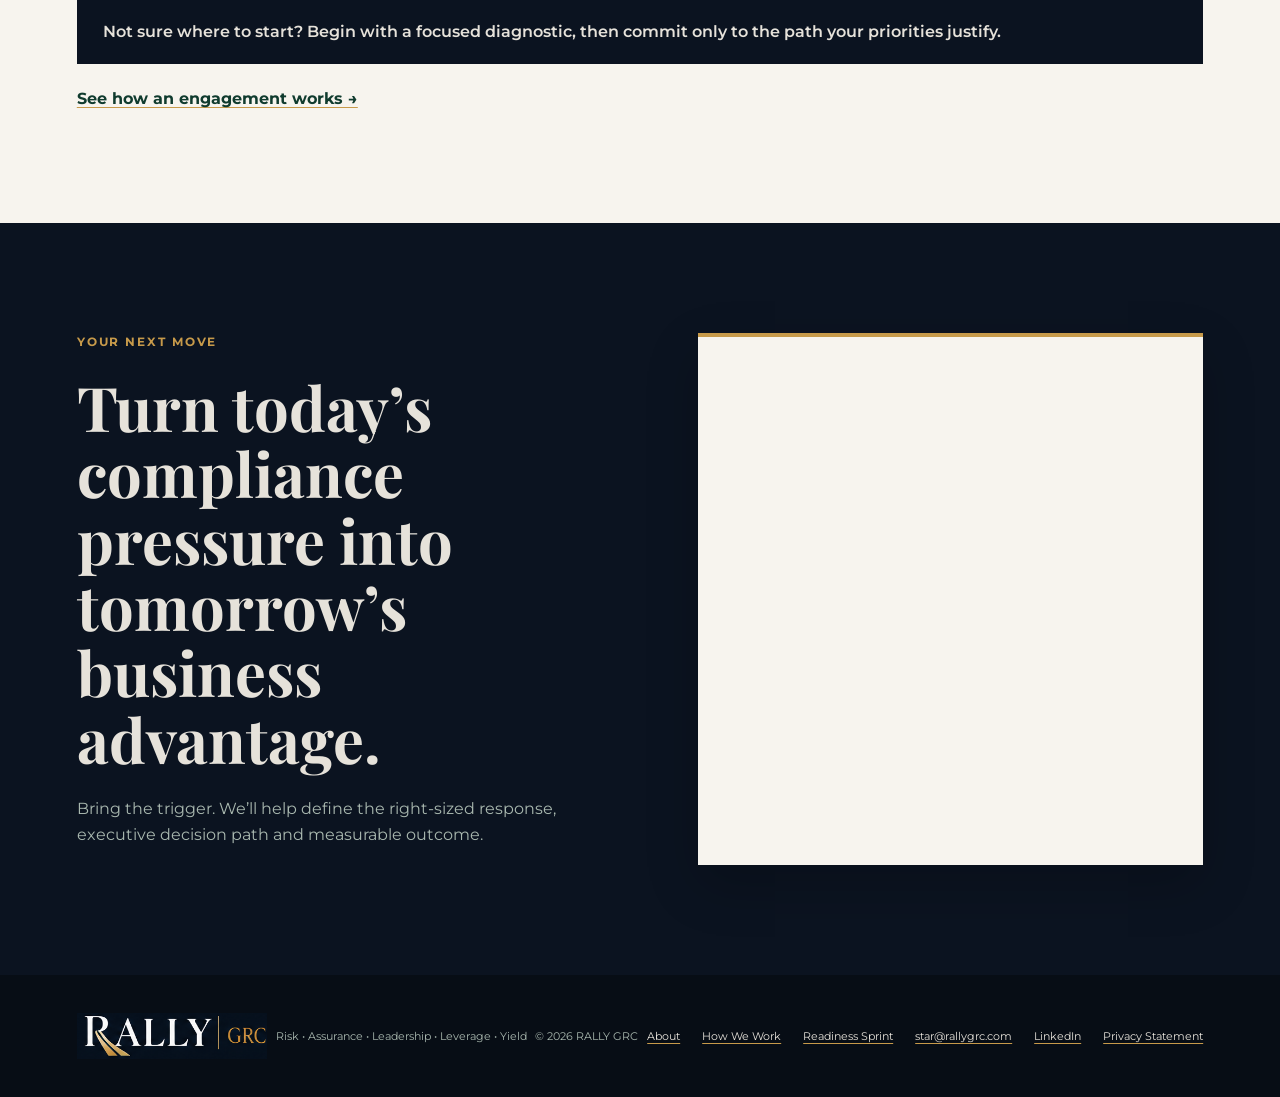
==== commit 90f91fcc: "Overall site update" ====
--- a/rally-grc-website/index.html
+++ b/rally-grc-website/index.html
@@ -1,5 +1,5 @@
-<!doctype html><html lang="en"><head><meta charset="UTF-8"><meta name="viewport" content="width=device-width,initial-scale=1"><meta name="description" content="RALLY GRC turns compliance pressure into business advantage through readiness, fractional leadership, program buildout, remediation, privacy and GRC technology optimization."><title>RALLY GRC | Turning Compliance Into Business Advantage</title><link rel="preconnect" href="https://fonts.googleapis.com"><link rel="preconnect" href="https://fonts.gstatic.com" crossorigin><link href="https://fonts.googleapis.com/css2?family=Montserrat:wght@400;500;600;700&family=Playfair+Display:ital,wght@0,600;0,700;1,600&display=swap" rel="stylesheet"><link rel="stylesheet" href="styles.css"><link rel="stylesheet" href="insights.css"><link rel="stylesheet" href="photography.css"><link rel="stylesheet" href="honeybook.css"><link rel="stylesheet" href="navigation.css"></head><body>
-<header class="site-header" id="home"><a href="#home" class="brand" aria-label="RALLY GRC home"><img src="assets/rally-grc-logo-dark.png" alt="RALLY GRC"></a><button class="menu-button" aria-expanded="false" aria-controls="nav">Menu</button><nav id="nav"><a href="#leadership">Leadership</a><a href="#framework">Our Approach</a><a href="#who">Who We Help</a><a href="#services">Services</a><a href="#insights">Insights</a><a href="#path">Engagement Path</a><a class="nav-cta" href="#consultation">Schedule a Strategy Call</a></nav></header>
+<!doctype html><html lang="en"><head><meta charset="UTF-8"><meta name="viewport" content="width=device-width,initial-scale=1"><meta name="description" content="RALLY GRC turns compliance pressure into business advantage through readiness, fractional leadership, program buildout, remediation, privacy and GRC technology optimization."><title>RALLY GRC | Turning Compliance Into Business Advantage</title><link rel="preconnect" href="https://fonts.googleapis.com"><link rel="preconnect" href="https://fonts.gstatic.com" crossorigin><link href="https://fonts.googleapis.com/css2?family=Montserrat:wght@400;500;600;700&family=Playfair+Display:ital,wght@0,600;0,700;1,600&display=swap" rel="stylesheet"><link rel="stylesheet" href="styles.css"><link rel="stylesheet" href="insights.css"><link rel="stylesheet" href="photography.css"><link rel="stylesheet" href="honeybook.css"><link rel="stylesheet" href="navigation.css"><link rel="icon" href="favicon.svg" type="image/svg+xml"><link rel="apple-touch-icon" href="assets/apple-touch-icon.png"><meta name="theme-color" content="#0b1320"><link rel="canonical" href="https://rallygrc.com/"><meta property="og:type" content="website"><meta property="og:site_name" content="RALLY GRC"><meta property="og:title" content="RALLY GRC | Turning Compliance Into Business Advantage"><meta property="og:description" content="RALLY GRC turns compliance pressure into business advantage through readiness, fractional leadership, program buildout, remediation, privacy and GRC technology optimization."><meta property="og:url" content="https://rallygrc.com/"><meta property="og:image" content="https://rallygrc.com/assets/og-image.png"><meta name="twitter:card" content="summary_large_image"></head><body>
+<header class="site-header" id="home"><a href="#home" class="brand" aria-label="RALLY GRC home"><img src="assets/rally-grc-logo-dark.png" width="350" height="85" alt="RALLY GRC"></a><button class="menu-button" aria-expanded="false" aria-controls="nav">Menu</button><nav id="nav"><a href="#leadership">Leadership</a><a href="#framework">Our Approach</a><a href="#who">Who We Help</a><a href="#services">Services</a><a href="#insights">Insights</a><a href="how-we-work.html">How We Work</a><a class="nav-cta" href="#consultation">Schedule a Strategy Call</a></nav></header>
 <main><section class="hero section-dark"><div class="hero-copy reveal"><p class="eyebrow">EXECUTIVE GRC SERVICES</p><h1>Turn compliance into business advantage.</h1><p class="hero-lede">Decisive GRC leadership and practical programs that help growing companies earn trust, resolve risk and move forward with confidence.</p><div class="hero-actions"><a class="button button-gold" href="#consultation">Schedule a RALLY GRC Strategy Call <span>→</span></a><a class="text-link" href="#services">Explore the offerings <span>↓</span></a></div></div><figure class="photo-frame hero-portrait reveal"><img src="assets/photos/founder-headshot.webp" width="900" height="1125" alt="RALLY GRC founder and executive GRC advisor" fetchpriority="high"></figure><div class="hero-foot reveal"><span>Readiness</span><span>Leadership</span><span>Buildout</span><span>Remediation</span><span>Privacy</span><span>Technology</span></div></section>
 <section class="leadership" id="leadership"><div class="leadership-story reveal"><p class="eyebrow">LEADERSHIP</p><h2>We’ve been in your seat.</h2><p class="leadership-lede">RALLY GRC is led by Star Moran, an enterprise risk and compliance executive with more than 16 years of experience building and maturing GRC, cybersecurity governance, privacy, and enterprise risk programs.</p><p>Her experience inside Fortune 500, fintech, and technology organizations—including Verizon Connect, InComm Payments, Amazon, and The Channel Company—brings a practical understanding of the pressure behind audits, customer demands, regulatory obligations, executive expectations, and business growth.</p><p>That firsthand perspective shapes how RALLY GRC works: clear priorities, right-sized governance, and programs designed to operate long after the immediate deadline has passed.</p><a class="button leadership-cta" href="#consultation">Start a conversation <span>→</span></a><a class="text-link bio-link" href="about.html">Read the full bio <span>→</span></a></div><div class="leadership-proof reveal"><article><strong>16+ years</strong><span>Leading enterprise GRC, privacy, cybersecurity governance, and risk programs</span></article><article><strong>Enterprise assurance</strong><span>Experience across SOC 1, SOC 2, SOX/ITGC, PCI DSS, HIPAA, HITRUST, ISO 27001, ISO 27701, NIST CSF, GDPR, and CCPA/CPRA</span></article><article><strong>Executive perspective</strong><span>Board-ready risk reporting, cross-functional leadership, and business-aligned governance</span></article><article><strong>MBA • CISM • CRISC • CGEIT • CDPSE</strong><span>Business leadership reinforced by recognized governance, risk, security, and privacy credentials</span></article></div><div class="experience-band"><span>Prior professional experience includes</span><div><strong>Verizon Connect</strong><i>•</i><strong>InComm Payments</strong><i>•</i><strong>Amazon</strong><i>•</i><strong>The Channel Company</strong></div><small>Company names reflect prior professional experience and do not imply client relationships or endorsements of RALLY GRC.</small></div></section>
 <section class="framework" id="framework"><div class="advisory-feature"><div class="section-intro reveal"><p class="eyebrow">THE RALLY FRAMEWORK</p><h2>Compliance should create momentum—not drag.</h2><p>We connect risk, assurance and leadership to the outcomes your business needs next.</p></div><figure class="photo-frame reveal"><img src="assets/photos/advisory-conversation.webp" width="1600" height="900" alt="Professionals discussing strategy with laptops during an advisory session" loading="lazy"></figure></div><div class="framework-path"><article><b>R</b><h3>Risk</h3><p>See the exposure that can slow growth.</p></article><article><b>A</b><h3>Assurance</h3><p>Build evidence that earns confidence.</p></article><article><b>L</b><h3>Leadership</h3><p>Set priorities and accountable decisions.</p></article><article><b>L</b><h3>Leverage</h3><p>Use maturity to strengthen market position.</p></article><article><b>Y</b><h3>Yield</h3><p>Translate trust into measurable value.</p></article></div><p class="framework-result">The result: a right-sized GRC program that protects the business—and helps it move faster.</p></section>
@@ -8,4 +8,4 @@
 <section class="insights" id="insights"><div class="section-heading"><div><p class="eyebrow">INSIGHTS</p><h2>Guidance for the moment risk becomes a growth issue.</h2></div><p>Practical executive perspectives for making better GRC decisions before urgency drives the agenda.</p></div><div class="insight-grid"><a class="insight-card reveal" href="enterprise-readiness.html"><p>ENTERPRISE READINESS</p><h3>Your customer just asked for SOC 2. What happens next?</h3><span>Build a practical path from questionnaire pressure to buyer confidence.</span><strong>Read the insight →</strong></a><a class="insight-card reveal" href="grc-leadership.html"><p>GRC LEADERSHIP</p><h3>Five signs you need a GRC leader—but not a full-time executive.</h3><span>Recognize the leadership gap before it slows the business.</span><strong>Read the insight →</strong></a><a class="insight-card reveal" href="program-maturity.html"><p>PROGRAM MATURITY</p><h3>Passing an audit is not the same as building a durable program.</h3><span>Move beyond point-in-time compliance toward repeatable capability.</span><strong>Read the insight →</strong></a></div></section>
 <section class="path" id="path"><div class="section-intro reveal"><p class="eyebrow">CHOOSE THE RIGHT ENTRY POINT</p><h2>Begin with today’s trigger. Build toward tomorrow’s capability.</h2><p>Every engagement can stand alone—or connect into a practical maturity path.</p></div><div class="path-grid three"><article><small>PROVE</small><h3>READY</h3><strong>Customer trust</strong><p>When assurance is blocking growth.</p></article><article><small>BUILD</small><h3>BUILD</h3><strong>Repeatable operations</strong><p>When compliance is scattered, findings are open or privacy and platforms must mature. Add Remediate, Privacy or Optimize as needed.</p></article><article class="active"><small>LEAD</small><h3>LEAD</h3><strong>Executive ownership</strong><p>When direction is missing.</p></article></div><p class="path-note">Not sure where to start? Begin with a focused diagnostic, then commit only to the path your priorities justify.</p><p class="path-more"><a href="how-we-work.html">See how an engagement works →</a></p></section>
 <section class="consultation section-dark" id="consultation"><div><p class="eyebrow">YOUR NEXT MOVE</p><h2>Turn today’s compliance pressure into tomorrow’s business advantage.</h2><p>Bring the trigger. We’ll help define the right-sized response, executive decision path and measurable outcome.</p></div><div class="honeybook-embed" aria-label="Schedule a RALLY GRC strategy call"><div class="hb-p-6a7f34c6a8d1804556ac3901-1"></div><img height="1" width="1" style="display:none" alt="" src="https://www.honeybook.com/p.png?pid=6a7f34c6a8d1804556ac3901"><script>(function(h,b,s,n,i,p,e,t){h._HB_=h._HB_||{};h._HB_.pid=i;t=b.createElement(s);t.type="text/javascript";t.async=!0;t.src=n;e=b.getElementsByTagName(s)[0];e.parentNode.insertBefore(t,e)})(window,document,"script","https://widget.honeybook.com/assets_users_production/websiteplacements/placement-controller.min.js","6a7f34c6a8d1804556ac3901");</script></div></section></main>
-<footer><a href="#home" class="brand"><img src="assets/rally-grc-logo-dark.png" alt="RALLY GRC"></a><p>Risk • Assurance • Leadership • Leverage • Yield</p><p>© <span id="year"></span> RALLY GRC</p><p class="footer-links"><a class="footer-link" href="mailto:star@rallygrc.com">star@rallygrc.com</a><a class="footer-link" href="https://www.linkedin.com/company/rally-grc/" target="_blank" rel="noopener noreferrer">LinkedIn</a><a class="footer-link" href="privacy-policy.html">Privacy Statement</a></p></footer><script src="script.js"></script></body></html>
+<footer><a href="#home" class="brand"><img src="assets/rally-grc-logo-dark.png" width="350" height="85" alt="RALLY GRC"></a><p>Risk • Assurance • Leadership • Leverage • Yield</p><p>© <span id="year"></span> RALLY GRC</p><p class="footer-links"><a class="footer-link" href="about.html">About</a><a class="footer-link" href="how-we-work.html">How We Work</a><a class="footer-link" href="readiness-sprint.html">Readiness Sprint</a><a class="footer-link" href="mailto:star@rallygrc.com">star@rallygrc.com</a><a class="footer-link" href="https://www.linkedin.com/company/rally-grc/" target="_blank" rel="noopener noreferrer">LinkedIn</a><a class="footer-link" href="privacy-policy.html">Privacy Statement</a></p></footer><script src="script.js"></script></body></html>
--- a/rally-grc-website/navigation.css
+++ b/rally-grc-website/navigation.css
@@ -31,3 +31,20 @@
 .path-more{margin:22px 0 0}.path-more a{color:var(--forest);font-weight:700;text-decoration:underline;text-decoration-color:var(--gold);text-underline-offset:3px}
 .bio-link{display:inline-block;margin:18px 0 0 22px;color:var(--navy)}
 .about-photo img{object-position:center 18%}
+/* Subpages: restore the hamburger menu (insights.css forced the full nav open at <=900px on article-style pages) */
+@media(max-width:950px){
+body:has(.article-hero) .site-header nav{display:none;position:absolute;top:92px;left:0;right:0;background:var(--navy);padding:24px;flex-flow:column nowrap;align-items:flex-start;gap:20px;font-size:.77rem}
+body:has(.article-hero) .site-header nav.open{display:flex}
+}
+
+/* Readable gold on light backgrounds (WCAG AA); bright gold stays on navy/forest */
+:root{--gold-text:#85601c}
+.leadership .eyebrow,.framework .eyebrow,.services .eyebrow,.insights .eyebrow,.path .eyebrow,
+.service-num,.service-label,.service-delivery>span,.insight-card>p{color:var(--gold-text)}
+.path-grid small{font-size:.72rem;letter-spacing:.08em}
+.eyebrow{font-size:.74rem}
+.service-label,.service-delivery>span,.insight-card>p{font-size:.72rem}
+/* 404: keep footer at the bottom, no stray cream strip */
+body:has(.article-hero){min-height:100vh;display:flex;flex-direction:column}
+body:has(.article-hero)>main{flex:1 0 auto}
+body:has(.article-hero):not(:has(.article-body))>main{background:var(--navy)}
